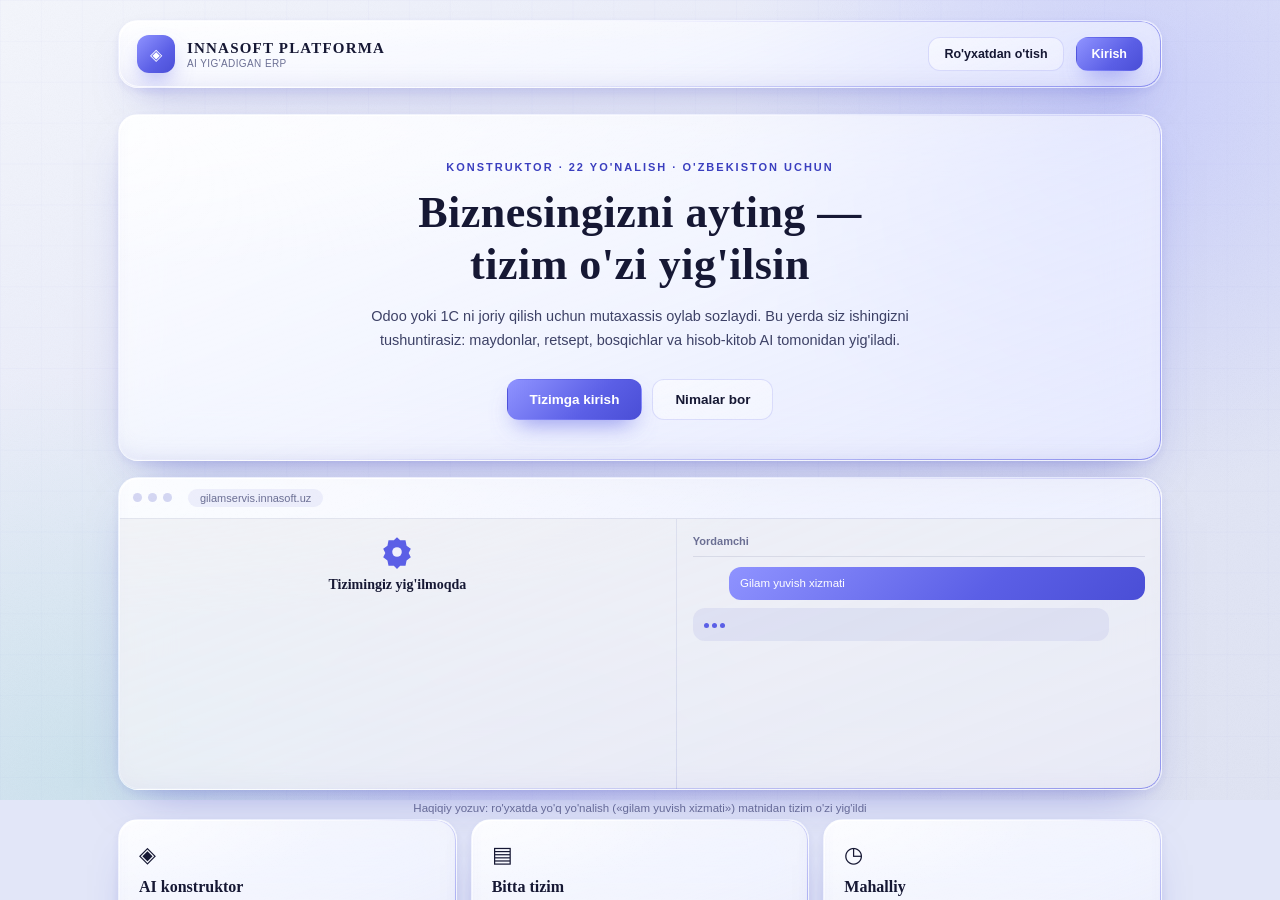
==== static/index.html @ c134d17c "Intro ekrani: jonli kadr, uch qadam, scroll bilan ochilish Video emas — brauzer kadri ichida interfe" ====
<!DOCTYPE html>
<html lang="uz">
<head>
<meta charset="UTF-8"/>
<meta name="viewport" content="width=device-width, initial-scale=1.0, maximum-scale=1.0, user-scalable=no"/>
<title>TIZIM — Ишлаб чиқариш бошқаруви · INNASOFT</title>
<link rel="icon" type="image/svg+xml" href="data:image/svg+xml,<svg xmlns=%22http://www.w3.org/2000/svg%22 viewBox=%220 0 100 100%22><text y=%22.9em%22 font-size=%2290%22>📦</text></svg>">
<script defer src="https://telegram.org/js/telegram-web-app.js"></script>
<link rel="stylesheet" href="/static/css/style.css">
<script defer src="/static/js/core/globals.js"></script>
<script defer src="/static/js/core/auth.js"></script>
<script defer src="/static/js/core/lending.js"></script>
<script defer src="/static/js/core/royxat.js"></script>
<script defer src="/static/js/core/qurish.js"></script>
<script defer src="/static/js/core/router.js"></script>
<script defer src="/static/js/core/ui.js"></script>
<script defer src="/static/js/core/soha.js"></script>
<script defer src="/static/js/core/genui.js"></script>

<script defer src="/static/js/pages/init.js"></script>
<script defer src="/static/js/pages/dash.js"></script>
<script defer src="/static/js/pages/orders.js"></script>
<script defer src="/static/js/pages/wh.js"></script>
<script defer src="/static/js/pages/calc.js"></script>
<script defer src="/static/js/pages/crm.js"></script>
<script defer src="/static/js/pages/mat.js"></script>
<script defer src="/static/js/pages/zakup.js"></script>
<script defer src="/static/js/pages/hr.js"></script>
<script defer src="/static/js/pages/fin.js"></script>
<script defer src="/static/js/pages/kassa.js"></script>
<script defer src="/static/js/pages/hisob.js"></script>
<script defer src="/static/js/pages/exp.js"></script>
<script defer src="/static/js/pages/settings.js"></script>
<script defer src="/static/js/pages/help.js"></script>
<script defer src="/static/js/pages/ai.js"></script>
<script defer src="/static/js/pages/agent.js"></script>

<script defer src="/static/js/app.js"></script>
</head>
<body>

<!-- ==================== FON ====================
     Ilgari bu yerda kraft-karton to'qimasi va gofra qutilar chizilgan
     edi — TIZIM faqat karton sexi uchun bo'lganda to'g'ri edi. Endi
     platforma o'nlab sohaga xizmat qiladi: nonvoy ham, beton zavodi ham
     shu ekranni ko'radi, va qutilar ularga begona.

     Yangi fon SOHAGA BOG'LIQ EMAS: sovuq oq-siyohrang asos, yengil
     to'qima (tekis rang «arzon» ko'rinadi) va mavzuga mos yumshoq
     yorug'lik dog'lari. Shisha kartochkalar och fonda yaxshi o'qiladi,
     shuning uchun asos ataylab yorug'. -->
<svg class="paper-bg" xmlns="http://www.w3.org/2000/svg"
     preserveAspectRatio="xMidYMid slice" viewBox="0 0 1440 900" aria-hidden="true">
  <defs>
    <!-- Yengil to'qima: qog'oz hissini beradi, lekin rangsiz -->
    <filter id="toqima" x="0" y="0" width="100%" height="100%">
      <feTurbulence type="fractalNoise" baseFrequency="0.9" numOctaves="4"
                    seed="17" stitchTiles="stitch" result="n"/>
      <feColorMatrix in="n" type="saturate" values="0"/>
      <feComponentTransfer>
        <feFuncA type="linear" slope="0.055"/>
      </feComponentTransfer>
    </filter>

    <linearGradient id="asos" x1="0" y1="0" x2="1" y2="1">
      <stop offset="0%"   stop-color="#F4F6FC"/>
      <stop offset="52%"  stop-color="#E2E6F8"/>
      <stop offset="100%" stop-color="#DFE3F3"/>
    </linearGradient>

    <radialGradient id="nur1" cx="50%" cy="50%" r="50%">
      <stop offset="0%"   stop-color="#9AA0FF" stop-opacity=".34"/>
      <stop offset="100%" stop-color="#9AA0FF" stop-opacity="0"/>
    </radialGradient>
    <radialGradient id="nur2" cx="50%" cy="50%" r="50%">
      <stop offset="0%"   stop-color="#7FD1C9" stop-opacity=".22"/>
      <stop offset="100%" stop-color="#7FD1C9" stop-opacity="0"/>
    </radialGradient>

    <!-- Juda sust to'r: «tizim/reja» hissi, e'tiborni tortmaydi -->
    <pattern id="tor" width="46" height="46" patternUnits="userSpaceOnUse">
      <path d="M46 0H0V46" fill="none" stroke="#5E63E0" stroke-opacity=".05"
            stroke-width="1"/>
    </pattern>
  </defs>

  <rect width="1440" height="900" fill="url(#asos)"/>
  <rect width="1440" height="900" fill="url(#tor)"/>
  <rect x="820"  y="-320" width="880" height="880" fill="url(#nur1)"/>
  <rect x="-360" y="420"  width="900" height="900" fill="url(#nur2)"/>
  <rect x="240"  y="600"  width="700" height="700" fill="url(#nur1)" opacity=".5"/>
  <rect width="1440" height="900" filter="url(#toqima)" opacity=".9"/>
</svg>

<!-- ============ LENDING ============
     Kirishda birinchi ko'rinadigan sahifa. Login oynasi shundan keyin
     ochiladi (`lendingKirish()`). Tokeni bor foydalanuvchi buni umuman
     ko'rmaydi — to'g'ri tizimga o'tadi (app.js). -->
<div class="lending" id="lending">
 <div class="lnd-wrap">

  <div class="lnd-top glass">
    <div class="logo">◈</div>
    <div><h1>INNASOFT PLATFORMA</h1><small>AI yig'adigan ERP</small></div>
    <div class="spacer"></div>
    <button class="btn" onclick="rxOch()">Ro'yxatdan o'tish</button>
    <button class="btn pri" onclick="lendingKirish()">Kirish</button>
  </div>

  <div class="lnd-hero glass">
    <div class="kicker">Konstruktor · 22 soha · O'zbekiston uchun</div>
    <h2>Biznesingizni ayting —<br>tizim o'zi yig'ilsin</h2>
    <p>Odoo yoki 1C ni joriy qilish uchun mutaxassis oylab sozlaydi.
       Bu yerda siz ishingizni tushuntirasiz: maydonlar, retsept,
       bosqichlar va hisob-kitob AI tomonidan yig'iladi.</p>
    <div class="lnd-cta">
      <button class="btn pri" onclick="lendingKirish()">Tizimga kirish</button>
      <button class="btn" onclick="document.getElementById('lndSohalar').scrollIntoView({behavior:'smooth'})">Nimalar bor</button>
    </div>
  </div>

  <!-- JONLI KADR — mahsulotning o'zi ko'rinadi.
       Video EMAS: brauzer kadri ichida haqiqiy interfeys elementlari
       CSS bilan harakatlanadi. Nega shunday:
         · video fayl ~2-5 MB, mobil internetda sahifani sekinlashtiradi
         · avtoijro ko'p brauzerda bloklanadi (ovozsiz bo'lsa ham)
         · video eskiradi — interfeys o'zgarsa qayta yozish kerak
       Bu yerda esa ranglar palitradan keladi, ya'ni interfeys
       o'zgarsa kadr ham o'zgaradi.
       Haqiqiy video qo'yilsa — `.lnd-kadr-ekran` ichiga tushadi. -->
  <div class="lnd-kadr-orov" data-korin>
    <div class="lnd-kadr glass">
      <div class="lnd-kadr-bosh">
        <span class="lnd-nuqta"></span><span class="lnd-nuqta"></span><span class="lnd-nuqta"></span>
        <div class="lnd-kadr-manzil">gilamservis.innasoft.uz</div>
      </div>
      <div class="lnd-kadr-ekran">
        <div class="lnd-mock-chap">
          <div class="lnd-mock-gayka">
            <svg viewBox="0 0 64 64"><path fill="currentColor" d="M32 4l6 6h10l2 10 8 6-4 8 4 8-8 6-2 10H38l-6 6-6-6H16l-2-10-8-6 4-8-4-8 8-6 2-10h10z"/><circle cx="32" cy="32" r="9" fill="rgba(255,255,255,.9)"/></svg>
          </div>
          <div class="lnd-mock-sarlavha">Tizimingiz yig'ilmoqda</div>
          <div class="lnd-mock-karta k1"><i>✓</i><span>Yo'nalish profili</span></div>
          <div class="lnd-mock-karta k2"><i>✓</i><span>Maydonlar va narx</span></div>
          <div class="lnd-mock-karta k3"><i>✓</i><span>Ish bosqichlari</span></div>
          <div class="lnd-mock-karta k4"><i>✓</i><span>Sinov buyurtmasi</span></div>
        </div>
        <div class="lnd-mock-ong">
          <div class="lnd-mock-chat-bosh">Yordamchi</div>
          <div class="lnd-mock-pufak meniki">Gilam yuvish xizmati</div>
          <div class="lnd-mock-pufak agent">
            <span class="lnd-yoz"></span><span class="lnd-yoz"></span><span class="lnd-yoz"></span>
          </div>
          <div class="lnd-mock-pufak agent javob">O'lchov — kv.metr.
            Bosqichlar: Qabul qilindi → Yuvilmoqda → Quritilmoqda → Tayyor.</div>
        </div>
      </div>
    </div>
    <div class="lnd-kadr-izoh">Haqiqiy yozuv: ro'yxatda yo'q yo'nalish
      («gilam yuvish xizmati») matnidan tizim o'zi yig'ildi</div>
  </div>

  <div class="lnd-grid">
    <div class="lnd-card glass">
      <span class="em">◈</span>
      <h3>AI konstruktor</h3>
      <p>Sohangiz ro'yxatda bo'lmasa AI yangisini yasaydi va sinov
         buyurtmasi bilan o'zi tekshiradi. Kod yozilmaydi.</p>
    </div>
    <div class="lnd-card glass">
      <span class="em">▤</span>
      <h3>Bitta tizim</h3>
      <p>Buyurtma, ombor (FIFO), tannarx, qarz, kassa, kadrlar va
         hujjatlar — alohida dasturlarga bo'linmaydi.</p>
    </div>
    <div class="lnd-card glass">
      <span class="em">◷</span>
      <h3>Mahalliy</h3>
      <p>So'm, QQS, o'zbek va rus tili, kirill yozuvi. Hujjatlar
         Excel, PDF va Word da.</p>
    </div>
  </div>

  <div class="lnd-sec glass" data-korin>
    <h3>Uch qadamda</h3>
    <div class="sub">Ro'yxatdan o'tishdan ishlaydigan tizimgacha — bir necha daqiqa</div>
    <div class="lnd-qadamlar">
      <div class="lnd-qadam">
        <div class="lnd-qadam-raqam">1</div>
        <div class="lnd-qadam-kadr">
          <div class="lnd-qadam-qator uzun"></div>
          <div class="lnd-qadam-inn">3 0 5 8 1 1 7 7 2</div>
          <div class="lnd-qadam-qator"></div>
        </div>
        <h4>INN ni kiriting</h4>
        <p>Korxona ma'lumoti o'zi to'ladi. Topilmasa o'zingiz yozasiz —
           bu to'siq emas.</p>
      </div>
      <div class="lnd-qadam">
        <div class="lnd-qadam-raqam">2</div>
        <div class="lnd-qadam-kadr">
          <div class="lnd-qadam-chiplar">
            <span></span><span class="faol"></span><span></span>
            <span></span><span></span><span class="keng"></span>
          </div>
        </div>
        <h4>Yo'nalishni tanlang</h4>
        <p>29 tayyor yo'nalish. Ro'yxatda bo'lmasa o'z so'zingiz bilan
           yozasiz — AI qabul qiladi.</p>
      </div>
      <div class="lnd-qadam">
        <div class="lnd-qadam-raqam">3</div>
        <div class="lnd-qadam-kadr">
          <div class="lnd-qadam-qurilish">
            <span class="q1"></span><span class="q2"></span><span class="q3"></span>
          </div>
        </div>
        <h4>Suhbatda yig'iladi</h4>
        <p>Ishingizni aytasiz. Maydonlar, narx hisobi va bosqichlar
           ko'z oldingizda yasaladi.</p>
      </div>
    </div>
  </div>

  <div class="lnd-sec glass" id="lndSohalar" data-korin>
    <h3>Tayyor sohalar</h3>
    <div class="sub">Har biri to'liq sikldan sinovdan o'tgan — buyurtmadan topshirishgacha</div>
    <div class="lnd-chips" id="lndChips"></div>
  </div>

  <!-- HALOLLIK: tayyor bo'lmagan narsa va'da qilinmaydi.
       docs/00-STRATEGIYA.md §0.6 — bu ro'yxat o'sha qoidaning
       ekrandagi ko'rinishi. -->
  <div class="lnd-sec glass" data-korin>
    <h3>Ochiq gapiramiz</h3>
    <div class="sub">Nima bugun ishlaydi va nima ustida ishlanmoqda</div>
    <div class="lnd-two">
      <ul class="lnd-list">
        <li><span class="mk y">✓</span><span><b>Bugun ishlaydi:</b> buyurtma sikli, smeta va tannarx, retsept bo'yicha ombordan yechish, FIFO partiyalar</span></li>
        <li><span class="mk y">✓</span><span>QQS (stavka buyurtmada qotiriladi), mijoz qarzi va qarz yoshi, pul oqimi prognozi</span></li>
        <li><span class="mk y">✓</span><span>Kassa, kadrlar va ish haqi, xarid va yetkazib beruvchi qarzi, ombor harakati</span></li>
        <li><span class="mk y">✓</span><span><b>Bosh kitob:</b> ikki yoqlama yozuv, BHMS №21 hisoblar rejasi, balans va foyda-zarar, davr yopish, storno</span></li>
        <li><span class="mk y">✓</span><span>AI yordamchi — javobdagi raqam bazadan olinadi, o'ylab topilmaydi</span></li>
      </ul>
      <ul class="lnd-list">
        <li><span class="mk n">○</span><span><b>Hali yo'q:</b> online to'lov (Payme/Click/Uzum) va elektron hisob-faktura (EHF)</span></li>
        <li><span class="mk n">○</span><span>Fiskal kassa — Davlat reyestridan o'tmaguncha «qonuniy POS» deyilmaydi</span></li>
        <li><span class="mk n">○</span><span>1C, Bitrix24, amoCRM bilan ulanish va CRM voronkasi</span></li>
        <li><span class="mk n">○</span><span>O'quv markazi uchun profil bor, lekin darslar/davomat/baho yuritish (LMS) hali yo'q</span></li>
      </ul>
    </div>
  </div>

  <div class="lnd-sec glass" data-korin>
    <h3>Tariflar</h3>
    <div class="sub">AI xarajati alohida hisoblanadi — sarf mijozdan mijozga o'nlab marta farq qiladi</div>
    <div class="lnd-tarif">
      <div class="lnd-t">
        <h4>Boshlang'ich</h4>
        <div class="who">1–5 foydalanuvchi</div>
        <ul><li>· asosiy bo'limlar</li><li>· AI cheklangan</li><li>· elektron pochta orqali yordam</li></ul>
      </div>
      <div class="lnd-t">
        <h4>Biznes</h4>
        <div class="who">5–30 foydalanuvchi</div>
        <ul><li>· hamma bo'lim</li><li>· AI paketi</li><li>· sozlashda yordam</li></ul>
      </div>
      <div class="lnd-t">
        <h4>Korxona</h4>
        <div class="who">30+ foydalanuvchi</div>
        <ul><li>· maxsus sozlash</li><li>· ustuvor yordam</li><li>· ma'lumot ko'chirish</li></ul>
      </div>
    </div>
  </div>

  <div class="lnd-foot">
    Obuna tugasa ma'lumot o'chirilmaydi — yozish to'xtaydi, o'qish va eksport ochiq qoladi.<br>
    © INNASOFT MChJ · 2026
  </div>

 </div>
</div>

<!-- ============ LOGIN ============ -->
<div class="login-screen" id="loginScreen" style="display:none">
  <div class="login-card glass">
    <div class="logo-xl" id="loginLogo"></div>
    <h1>TIZIM</h1>
    <div class="kicker">Ишлаб чиқариш бошқаруви</div>
    <div style="text-align:left">
      <label class="fl">Логин</label>
      <input class="fld" id="lg" placeholder="login" autocomplete="username"/>
      <label class="fl">Пароль</label>
      <input class="fld" id="pw" type="password" placeholder="••••" autocomplete="current-password"/>
    </div>
    <button class="btn pri" style="width:100%;justify-content:center;margin-top:16px;padding:12px" onclick="doLogin()">Кириш</button>

    <button class="btn ghost" style="width:100%;justify-content:center;margin-top:8px" onclick="lendingOrqaga()">← Orqaga</button>

    <div class="muted" style="font-size:10.5px;margin-top:12px">© INNASOFT MChJ · v1.0 · 2026</div>
  </div>
</div>

<!-- ============ APP ============ -->
<div class="app" id="app">
  <aside class="side glass">
    <div class="brand">
      <div class="logo" id="brandLogo"></div>
      <div><h1>TIZIM</h1><small>Бошқарув панели</small></div>
    </div>
    <nav class="nav" id="nav"></nav>
    <div class="side-foot">© INNASOFT MChJ<br>TIZIM · v1.0</div>
  </aside>
  <div class="main">
    <header class="topbar glass">
      <div><div class="page-title" id="ptitle">—</div><div class="page-sub" id="psub"></div></div>
      <div class="spacer"></div>
      <select class="fld" id="firmSel" style="width:auto;padding:8px 12px;font-size:12px;font-weight:600;display:none"
        onchange="setFirm(this.value)"></select>
      <div class="userchip"><div class="av" id="uav">?</div><span id="uname">—</span><small id="urole"></small></div>
      <button class="btn sm ghost" onclick="logout()" title="Chiqish">⎋</button>
    </header>
    <div class="content" id="content"></div>
  </div>
</div>
<nav class="bottom-nav glass" id="bottomNav"></nav>
<div class="toasts" id="toasts"></div>
<div class="overlay" id="overlay" onclick="if(event.target===this&&!this.dataset.qulf)closeModal()"><div class="modal glass" id="modalBox"></div></div>

</body>
</html>
---- static/css/style.css ----
/* =====================================================
   TIZIM — Light Liquid Glass · INNASOFT MChJ
   Fon: sohaga bog'liq bo'lmagan sovuq oq-siyohrang

   PALITRA SAYQALLANDI (2026-08-22). Ilgari ranglar hira va
   to'yinmagan ko'rinardi. Sabab o'lchandi:
     · urg'u #5B5FE6 — yorqinligi 71%, ya'ni juda ochiq
     · fon #E2E6F8 — deyarli oq-kulrang, rangi yo'q hisob
     · shisha ustiga oq qo'yilib, hamma narsa oqarib ketardi
   Natijada OQ MATN URG'U RANGIDA atigi 3.41 kontrast berardi —
   WCAG AA uchun 4.5 kerak, ya'ni tugmalardagi yozuv me'yordan
   past edi. Endi 4.97.

   Rang OILASI o'zgarmadi (siyohrang-binafsha, H≈237) — faqat
   to'yintirildi va chuqurlashtirildi.
   ===================================================== */
:root{
  --primary:#5B5FE6; --primary-soft:#9AA0FF; --primary-deep:#3B3FBF;
  --primary-glow:rgba(91,95,230,.42);
  --accent:linear-gradient(135deg,#8F93FF,#5B5FE6 62%,#4A4ED6);
  --ink:#161834; --ink-2:#3D4166; --ink-3:#6B6F94;
  --ok:#12885A; --warn:#A76B12; --danger:#CE2F3D;
  --glass-3:rgba(255,255,255,.34); --stroke:rgba(255,255,255,.75);
  --hair:rgba(40,45,100,.11); --radius:20px;
  --shadow:0 22px 46px -24px rgba(59,63,191,.5),0 3px 14px -5px rgba(59,63,191,.18),inset 0 1px 0 rgba(255,255,255,.95),inset 0 -14px 26px -16px rgba(110,116,215,.2);
  --blur:saturate(178%) blur(26px);
  --serif:"Playfair Display",Georgia,serif;
  --sans:-apple-system,BlinkMacSystemFont,"Segoe UI",Inter,Roboto,sans-serif;
}
*{box-sizing:border-box;margin:0;padding:0}
html,body{height:100%}
body{font-family:var(--sans);color:var(--ink);background:#E2E6F8;-webkit-font-smoothing:antialiased;overflow:hidden}
/* Fonda RANG bor. Ilgari tekis #E2E6F8 edi — deyarli oq, shuning
   uchun ustidagi oq shisha kartochkalar fondan ajralmasdi va butun
   ekran «yuvilgan» ko'rinardi. Endi ikki nurli dog' fonni jonlantiradi,
   shisha esa ular ustida aniq ko'rinadi. */
.paper-bg{position:fixed;inset:0;z-index:-2;
  background:
    radial-gradient(58% 44% at 8% 4%,rgba(154,160,255,.5),transparent 62%),
    radial-gradient(52% 46% at 96% 96%,rgba(91,95,230,.3),transparent 64%),
    linear-gradient(168deg,#E9ECFB,#DDE2F7 58%,#D6DCF5)}
/* Shishada endi yengil RANG TINI bor (oxiridagi siyohrang qatlam).
   Toza oq ustiga toza oq qo'yilsa chegara bilinmaydi — aynan shu
   «hira» hissini berardi. */
.glass{background:radial-gradient(135% 95% at 0% 0%,rgba(255,255,255,.62),transparent 46%),linear-gradient(160deg,rgba(255,255,255,.78),rgba(255,255,255,.56) 52%,rgba(236,238,255,.7));
  backdrop-filter:var(--blur);-webkit-backdrop-filter:var(--blur);
  border:1px solid transparent;border-radius:var(--radius);box-shadow:var(--shadow);position:relative}
.glass::after{content:"";position:absolute;inset:0;border-radius:inherit;pointer-events:none;padding:1px;
  background:linear-gradient(140deg,rgba(255,255,255,1),rgba(255,255,255,.4) 18%,rgba(154,160,255,.08) 46%,rgba(91,95,230,.62) 100%);
  -webkit-mask:linear-gradient(#000 0 0) content-box,linear-gradient(#000 0 0);-webkit-mask-composite:xor;
  mask:linear-gradient(#000 0 0) content-box,linear-gradient(#000 0 0);mask-composite:exclude}
.ic{display:inline-flex;align-items:center;justify-content:center}

/* ---------- Layout: desktop sidebar / mobile bottom nav ---------- */
.app{display:none;height:100vh;height:100dvh}
.app.on{display:grid;grid-template-columns:250px 1fr;padding:14px;gap:14px}
.side{display:flex;flex-direction:column;padding:16px 12px;overflow:hidden}
.brand{display:flex;align-items:center;gap:11px;padding:6px 8px 14px}
.logo{width:42px;height:42px;border-radius:13px;display:grid;place-items:center;flex:none;color:#fff;background:var(--accent);box-shadow:0 12px 24px -8px rgba(91,95,230,.7)}
.brand h1{font-family:var(--serif);font-size:16px;letter-spacing:1.4px}
.brand small{display:block;color:var(--ink-3);font-size:10px;letter-spacing:.4px;text-transform:uppercase;margin-top:2px}
.nav{display:flex;flex-direction:column;gap:3px;overflow-y:auto;flex:1}
.nav::-webkit-scrollbar{width:0}
.nav a{display:flex;align-items:center;gap:10px;padding:10px 12px;border-radius:12px;color:var(--ink-2);text-decoration:none;font-size:13.5px;font-weight:500;cursor:pointer;transition:.18s;border:1px solid transparent}
.nav a:hover{background:var(--glass-3);color:var(--ink)}
.nav a.active{background:linear-gradient(120deg,rgba(154,160,255,.34),rgba(91,95,230,.16));color:var(--primary-deep);border-color:rgba(91,95,230,.3)}
.side-foot{padding:10px 8px 2px;border-top:1px solid var(--hair);font-size:10.5px;color:var(--ink-3)}
.main{display:flex;flex-direction:column;overflow:hidden;gap:12px}
.topbar{display:flex;align-items:center;gap:12px;padding:12px 18px}
.page-title{font-family:var(--serif);font-size:19px;font-weight:700}
.page-sub{font-size:11.5px;color:var(--ink-3);margin-top:1px}
.spacer{flex:1}
.userchip{display:flex;align-items:center;gap:9px;background:linear-gradient(160deg,rgba(255,255,255,.5),rgba(255,255,255,.26));border:1px solid rgba(255,255,255,.62);padding:6px 12px;border-radius:30px;font-size:12.5px;font-weight:600}
.userchip .av{width:28px;height:28px;border-radius:50%;display:grid;place-items:center;font-weight:700;font-size:12px;background:var(--accent);color:#fff}
.userchip small{color:var(--ink-3);font-weight:500}
.content{flex:1;overflow-y:auto;padding:2px 2px 20px;-webkit-overflow-scrolling:touch}
.content::-webkit-scrollbar{width:7px}
.content::-webkit-scrollbar-thumb{background:rgba(91,95,230,.25);border-radius:10px}
.page{display:none;animation:fade .35s ease}
.page.show{display:block}
@keyframes fade{from{opacity:0;transform:translateY(8px)}to{opacity:1;transform:none}}
.bottom-nav{display:none}

/* ---------- Mobile (Telegram Mini App) ---------- */
@media(max-width:860px){
  .app.on{grid-template-columns:1fr;padding:10px;gap:10px}
  .side{display:none}
  /* TOPBAR MOBILDA SIQILADI.
     Muammo: flex qatorda sarlavha + firma tanlash + userchip + chiqish
     tugmasi 375px ga sig'masdi. `min-width:auto` tufayli hech biri
     qisqarmasdi — sarlavha 3 qatorga o'raldi, userchip 72px va chiqish
     tugmasi 119px ekrandan CHIQIB ketdi (brauzerda o'lchandi).
     Yechim: hamma element qisqara olsin, uzun matn uch nuqta bilan
     kesilsin, tanlash maydoniga shift qo'yilsin. */
  .topbar{padding:11px 14px;gap:8px;flex-wrap:nowrap}
  .topbar > *{min-width:0}
  .page-title{font-size:16px;white-space:nowrap;overflow:hidden;text-overflow:ellipsis}
  .page-sub{white-space:nowrap;overflow:hidden;text-overflow:ellipsis}
  #firmSel{max-width:132px;flex-shrink:2}
  .userchip{flex-shrink:0;padding:5px 9px}
  .content{padding-bottom:86px}
  .bottom-nav{display:flex;position:fixed;left:10px;right:10px;bottom:10px;z-index:60;padding:7px;gap:3px;justify-content:space-around;border-radius:22px}
  .bottom-nav a{flex:1;display:flex;flex-direction:column;align-items:center;gap:3px;padding:7px 2px;border-radius:14px;color:var(--ink-3);text-decoration:none;font-size:9.5px;font-weight:600;cursor:pointer}
  .bottom-nav a.active{color:var(--primary-deep);background:linear-gradient(120deg,rgba(154,160,255,.34),rgba(91,95,230,.14))}
  .g4{grid-template-columns:repeat(2,1fr)!important}
  .g3{grid-template-columns:1fr!important}
  .g2{grid-template-columns:1fr!important}
  .split{grid-template-columns:1fr!important}
  .userchip small{display:none}
  table{font-size:11.5px!important}
  th,td{padding:8px 8px!important}
  .hide-m{display:none!important}

  /* JADVAL MOBILDA SURILADI.
     Muammo: jadval 450px, ekran 375px — ustunlar KESILIB qolardi va
     ularni ko'rishning iloji yo'q edi (ota `overflow:visible`).
     Endi kartochka ichida gorizontal suriladi. Brauzerda o'lchab
     topilgan (Xodimlar va Moliya bo'limlari). */
  .card > table, .glass > table{
    display:block;
    overflow-x:auto;
    -webkit-overflow-scrolling:touch;
    white-space:nowrap;
  }
  /* GRID/FLEX ELEMENTI KICHRAYA OLSIN.
     Standart `min-width:auto` grid elementini min-content dan
     kichrayishga qo'ymaydi — natijada ichidagi keng jadval butun
     kartochkani 617px ga cho'zib yuborardi (ekran 375px). Bu
     klassik grid tuzog'i. `min-width:0` uni yechadi. */
  .split > *, .grid > *, .g2 > *, .g3 > *, .g4 > *{min-width:0}

  /* Surilayotganini bildirish — o'ng chekkada yengil soya */
  .card > table::-webkit-scrollbar, .glass > table::-webkit-scrollbar{height:4px}
  .card > table::-webkit-scrollbar-thumb, .glass > table::-webkit-scrollbar-thumb{
    background:rgba(91,95,230,.3);border-radius:4px}
}

/* ---------- Primitives ---------- */
.grid{display:grid;gap:12px}
.g4{grid-template-columns:repeat(4,1fr)}
.g3{grid-template-columns:repeat(3,1fr)}
.g2{grid-template-columns:repeat(2,1fr)}
.split{display:grid;grid-template-columns:1.3fr 1fr;gap:12px}
/* Balansda Актив/Пассив teng bo'lishi kerak — biri ikkinchisidan
   keng ko'rinsa, ular teng degan asosiy g'oya buziladi. */
.split.teng{grid-template-columns:1fr 1fr}
.card{padding:18px}
.row{display:flex;align-items:center;gap:10px}
.between{display:flex;align-items:center;justify-content:space-between;gap:10px}
.muted{color:var(--ink-3)}
.mb{margin-bottom:12px}
h2.sec{font-family:var(--serif);font-size:16.5px;margin-bottom:2px}
.sec-sub{font-size:12px;color:var(--ink-3);margin-bottom:13px}
.kpi .ic-box{width:38px;height:38px;border-radius:12px;display:grid;place-items:center;color:var(--primary);background:linear-gradient(160deg,rgba(184,187,255,.34),rgba(154,160,255,.12));border:1px solid rgba(91,95,230,.24)}
.kpi .val{font-size:22px;font-weight:700;margin:11px 0 2px;font-variant-numeric:tabular-nums;letter-spacing:-.4px}
.kpi .lab{font-size:11.5px;color:var(--ink-3)}
.chip{font-size:10.5px;font-weight:700;padding:3px 9px;border-radius:20px;display:inline-flex;align-items:center;gap:4px}
.chip.up{background:rgba(26,158,99,.13);color:var(--ok)}
.chip.dn{background:rgba(214,61,73,.12);color:var(--danger)}
table{width:100%;border-collapse:collapse;font-size:12.5px}
th{text-align:left;font-size:10px;text-transform:uppercase;letter-spacing:.7px;color:var(--ink-3);padding:9px 12px;font-weight:600;white-space:nowrap}
td{padding:10px 12px;border-top:1px solid var(--hair);vertical-align:middle}
tbody tr:hover{background:rgba(91,95,230,.05)}
.tag{font-size:10.5px;font-weight:600;padding:3px 9px;border-radius:8px;display:inline-flex;align-items:center;gap:4px;white-space:nowrap}
.tag.ok{background:rgba(26,158,99,.12);color:var(--ok)}
.tag.warn{background:rgba(183,121,31,.14);color:var(--warn)}
.tag.dn{background:rgba(214,61,73,.12);color:var(--danger)}
.tag.pri{background:rgba(91,95,230,.14);color:var(--primary-deep)}
.tag.mut{background:rgba(40,45,100,.07);color:var(--ink-2)}
.btn{font-family:inherit;font-size:12.5px;font-weight:600;padding:9px 15px;border-radius:12px;border:1px solid rgba(91,95,230,.18);background:linear-gradient(160deg,rgba(255,255,255,.55),rgba(255,255,255,.3));color:var(--ink);cursor:pointer;transition:.18s;display:inline-flex;align-items:center;gap:7px;text-decoration:none}
.btn:hover{background:#fff;border-color:rgba(91,95,230,.3)}
.btn.pri{background:var(--accent);border-color:transparent;color:#fff;box-shadow:0 12px 24px -10px rgba(91,95,230,.75)}
.btn.sm{padding:6px 11px;font-size:11.5px}
.btn.ghost{background:transparent;border-color:transparent;color:var(--primary-deep)}
.btn.dngr{background:rgba(214,61,73,.1);border-color:rgba(214,61,73,.25);color:var(--danger)}
input.fld,select.fld,textarea.fld{width:100%;font-family:inherit;font-size:13px;padding:10px 13px;border-radius:12px;border:1px solid rgba(91,95,230,.22);background:rgba(255,255,255,.6);color:var(--ink);outline:0}
input.fld:focus,select.fld:focus{border-color:var(--primary);background:#fff}
label.fl{display:block;font-size:11px;font-weight:600;color:var(--ink-3);margin:10px 0 5px;text-transform:uppercase;letter-spacing:.5px}
.pbar{height:8px;border-radius:10px;background:rgba(91,95,230,.13);overflow:hidden}
.pbar i{display:block;height:100%;border-radius:10px;background:var(--accent)}
.alert{display:flex;gap:11px;padding:12px;border-radius:14px;background:linear-gradient(160deg,rgba(255,255,255,.4),rgba(255,255,255,.18));border:1px solid rgba(255,255,255,.5);align-items:flex-start}
.alert .ai{width:32px;height:32px;border-radius:10px;display:grid;place-items:center;flex:none}
.alert.d .ai{background:rgba(214,61,73,.13);color:var(--danger)}
.alert.w .ai{background:rgba(183,121,31,.14);color:var(--warn)}
.alert.o .ai{background:rgba(26,158,99,.13);color:var(--ok)}
.alert b{font-size:12.5px}.alert p{font-size:11.5px;color:var(--ink-3);margin-top:2px}
.bars{display:flex;align-items:flex-end;gap:10px;height:130px;padding-top:6px}
.bar{flex:1;display:flex;flex-direction:column;align-items:center;gap:6px;height:100%;justify-content:flex-end}
.col{width:100%;max-width:26px;border-radius:8px 8px 4px 4px;background:linear-gradient(180deg,#9AA0FF,#C7CAFF)}
.bar small{font-size:10px;color:var(--ink-3)}
.toasts{position:fixed;right:16px;bottom:16px;z-index:220;display:flex;flex-direction:column;gap:9px;max-width:88vw}
.toast{min-width:260px;padding:13px 15px;animation:slidein .3s ease}
@keyframes slidein{from{opacity:0;transform:translateX(36px)}to{opacity:1;transform:none}}
.overlay{position:fixed;inset:0;background:rgba(40,45,90,.3);backdrop-filter:blur(6px);z-index:200;display:none;align-items:center;justify-content:center;padding:16px}
.overlay.show{display:flex}
.modal{width:430px;max-width:100%;max-height:88vh;overflow-y:auto;padding:22px;animation:pop .28s ease}
/* mijoz detalizatsiyasi kabi keng jadvallar uchun */
.modal.wide{width:980px}
@keyframes pop{from{opacity:0;transform:scale(.94)}to{opacity:1;transform:none}}
.steps{display:flex;gap:4px;margin:8px 0}
.steps i{flex:1;height:5px;border-radius:4px;background:rgba(91,95,230,.15)}
.steps i.on{background:var(--accent)}

/* Mini App: oyna balandligi JS'dan --tg-h ga yoziladi (globals.js).
   88vh ishlatilsa klaviatura ochilganda modal ekrandan chiqib ketardi. */
.tg .overlay{height:var(--tg-h, 100%);align-items:flex-start;padding:10px 12px;overflow-y:auto}
.tg .modal{max-height:calc(var(--tg-h, 88vh) - 24px);margin:0;padding:18px}
.tg .modal.wide{width:100%}
.tg .btn{padding:12px 18px;font-size:14px;border-radius:14px}
.tg input.fld,.tg select.fld,.tg textarea.fld{padding:13px 14px;font-size:15px}
.tg td,.tg th{padding:12px 10px}
.tg .kpi .val{font-size:24px}
.tg .hide-tg{display:none!important}
.tg .content{padding-bottom:96px}
.fab{width:52px;height:52px;border-radius:50%;background:var(--accent);color:#fff;display:grid;place-items:center;
  margin-top:-26px;box-shadow:0 14px 28px -8px rgba(91,95,230,.85),inset 0 1px 0 rgba(255,255,255,.5);border:3px solid rgba(255,255,255,.8)}
.qa-grid{display:grid;grid-template-columns:1fr 1fr;gap:9px}
.qa{display:flex;flex-direction:column;align-items:center;gap:8px;padding:16px 8px;border-radius:16px;cursor:pointer;
  border:1px solid rgba(91,95,230,.18);background:linear-gradient(160deg,rgba(255,255,255,.55),rgba(255,255,255,.3));
  font-size:12px;font-weight:600;color:var(--ink);transition:.15s;text-align:center}
.qa:hover{background:#fff;transform:translateY(-2px)}
.qa .qi{font-size:24px}

/* Filtr chiplar (Figma dizayni) */
.chips{display:flex;gap:7px;flex-wrap:wrap;margin-bottom:12px}
.fchip{font-family:inherit;font-size:12px;font-weight:600;padding:7px 15px;border-radius:20px;cursor:pointer;transition:.15s;
  border:1px solid rgba(255,255,255,.6);background:linear-gradient(160deg,rgba(255,255,255,.5),rgba(255,255,255,.25));color:var(--ink-2)}
.fchip.on{background:var(--accent);color:#fff;border-color:transparent;box-shadow:0 8px 18px -8px rgba(91,95,230,.7)}
.searchbar{display:flex;align-items:center;gap:9px;background:linear-gradient(160deg,rgba(255,255,255,.5),rgba(255,255,255,.26));
  border:1px solid rgba(255,255,255,.62);padding:10px 16px;border-radius:30px;margin-bottom:12px;
  box-shadow:inset 0 1px 0 rgba(255,255,255,.85)}
.searchbar input{background:none;border:0;outline:0;color:var(--ink);font-size:13.5px;width:100%}
.searchbar input::placeholder{color:var(--ink-3)}
/* mijoz kartasi (Figma) */
.ccard{padding:16px;cursor:pointer;transition:.18s}
.ccard:hover{transform:translateY(-2px)}
.ccard .divider{border:0;border-top:1px solid var(--hair);margin:11px 0}
/* buyurtma kartasi tracker (Figma: 4 nuqta chiziq bilan) */
.trk{display:flex;align-items:center;margin:12px 2px 4px}
.trk .td{width:11px;height:11px;border-radius:50%;background:rgba(91,95,230,.18);flex:none;position:relative}
.trk .td.on{background:var(--primary);box-shadow:0 0 0 3px rgba(154,160,255,.3)}
.trk .tl{flex:1;height:2.5px;background:rgba(91,95,230,.15)}
.trk .tl.on{background:var(--primary-soft)}
.trk-labs{display:flex;justify-content:space-between;font-size:9.5px;color:var(--ink-3);margin-bottom:6px}

/* ---------- Login ---------- */
.login-screen{position:fixed;inset:0;z-index:150;display:flex;align-items:center;justify-content:center;padding:18px;overflow-y:auto}
.login-card{max-width:430px;width:100%;padding:34px 30px;text-align:center}
.login-card .logo-xl{width:72px;height:72px;border-radius:21px;margin:0 auto 16px;display:grid;place-items:center;color:#fff;background:var(--accent);box-shadow:0 20px 44px -14px rgba(91,95,230,.8)}
.login-card h1{font-family:var(--serif);font-size:34px;letter-spacing:2.5px}
.login-card .kicker{font-size:11px;letter-spacing:2px;text-transform:uppercase;color:var(--primary-deep);font-weight:600;margin:7px 0 18px}
.roles{display:grid;grid-template-columns:1fr 1fr;gap:8px;margin:16px 0 4px}
.roles button{font-family:inherit;font-size:11.5px;font-weight:600;padding:9px 6px;border-radius:11px;border:1px solid rgba(91,95,230,.2);background:rgba(255,255,255,.45);color:var(--ink-2);cursor:pointer;transition:.15s}
.roles button:hover{background:#fff;color:var(--primary-deep);border-color:var(--primary)}

/* ================= AI AGENT — o'ng tomondagi suhbat paneli ================= */

.agent-och{
  position:fixed; right:22px; bottom:22px; z-index:60;
  width:52px; height:52px; border-radius:50%; border:none; cursor:pointer;
  background:var(--primary,#7c7fe8); color:#fff; font-size:22px; line-height:1;
  box-shadow:0 6px 20px rgba(0,0,0,.22); transition:transform .15s, opacity .15s;
}
.agent-och:hover{transform:scale(1.06)}
.agent-och.yashir{opacity:0; pointer-events:none}

.agent-panel{
  position:fixed; top:0; right:0; z-index:61;
  width:min(420px,100vw); height:100vh;
  display:flex; flex-direction:column;
  background:var(--card,#faf7f0);
  border-left:1px solid rgba(0,0,0,.10);
  box-shadow:-8px 0 28px rgba(0,0,0,.14);
  transform:translateX(100%); transition:transform .22s ease;
}
.agent-panel.ochiq{transform:translateX(0)}

.agent-head{
  display:flex; align-items:center; justify-content:space-between; gap:10px;
  padding:14px 16px; border-bottom:1px solid rgba(0,0,0,.08);
}
.agent-title{font-weight:600; font-size:15px}
.agent-sub{font-size:12px; opacity:.6; margin-top:2px}
.agent-sub.agent-ogoh{color:#c0392b; opacity:1}
.agent-head-btns{display:flex; gap:6px}
.agent-icon{
  border:none; background:transparent; cursor:pointer;
  font-size:16px; opacity:.55; padding:4px 8px; border-radius:6px;
}
.agent-icon:hover{opacity:1; background:rgba(0,0,0,.06)}

.agent-oqim{flex:1; overflow-y:auto; padding:16px; display:flex;
            flex-direction:column; gap:12px}

.agent-xabar{max-width:88%; border-radius:14px; padding:10px 13px; font-size:14px}
.agent-xabar.meniki{
  align-self:flex-end; background:var(--primary,#7c7fe8); color:#fff;
  border-bottom-right-radius:5px;
}
.agent-xabar.agentniki{
  align-self:flex-start; background:rgba(0,0,0,.05);
  border-bottom-left-radius:5px;
}
/* Agent javobida qator ko'chirish saqlansin — u ro'yxat va hisob yozadi */
.agent-matn{white-space:pre-wrap; line-height:1.45}
.agent-iz{
  margin-top:7px; padding-top:6px; border-top:1px solid rgba(0,0,0,.08);
  font-size:11px; opacity:.55;
}
.agent-kutish{opacity:.55; font-style:italic}

.agent-kirish{
  padding:12px; border-top:1px solid rgba(0,0,0,.08);
  display:flex; gap:8px; align-items:flex-end;
}
.agent-kirish textarea{
  flex:1; resize:none; font:inherit; font-size:14px; padding:9px 11px;
  border-radius:10px; border:1px solid rgba(0,0,0,.14);
  background:rgba(255,255,255,.65);
}
.agent-yubor{white-space:nowrap}

@media (max-width:520px){
  .agent-panel{width:100vw}
  /* AI tugmasi pastki menyu USTIDA turadi.
     Ilgari `bottom:14px` edi — u pastki menyu (10px, balandligi ~62px)
     bilan bitta joyda va bitta z-index (60) da bo'lib, oxirgi menyu
     bandini («Мижозлар») bosib turardi: brauzerda o'lchandi —
     tugma 309..361, menyu 10..365. Endi menyudan yuqoriga chiqarildi. */
  .agent-och{right:14px; bottom:84px; z-index:61}
}

.agent-tanla{
  font:inherit; font-weight:600; font-size:15px;
  border:none; background:transparent; cursor:pointer;
  padding:0; max-width:100%; color:inherit;
}

/* ================== GenUI — AI chizgan komponentlar ==================
 * Chat oynasi tor (360px atrofida), shuning uchun hamma narsa ixcham:
 * kichik shrift, kam bo'shliq, jadval gorizontal aylanadi. */
.genui{display:flex;flex-direction:column;gap:8px;margin-top:8px}
.genui-karta{background:var(--hair);border-radius:12px;padding:10px 11px}
.genui-sarlavha{font-weight:700;font-size:12.5px;margin-bottom:7px}
.genui-kichik-sarlavha{font-size:10px;letter-spacing:.6px;text-transform:uppercase;
  color:var(--muted);margin:9px 0 5px}
.genui-izoh{font-size:11px;color:var(--muted);margin-top:6px;line-height:1.45}

/* --- jadval --- */
.genui-aylan{overflow-x:auto;-webkit-overflow-scrolling:touch}
.genui-jadval{width:100%;border-collapse:collapse;font-size:11.5px}
.genui-jadval th{text-align:left;font-size:9.5px;letter-spacing:.4px;
  text-transform:uppercase;color:var(--muted);padding:0 6px 5px 0;white-space:nowrap}
.genui-jadval td{padding:5px 6px 5px 0;border-top:1px solid var(--ink-2);
  white-space:nowrap}
.genui-jadval tbody tr:first-child td{border-top:0}
.genui-q-ok   td:first-child{box-shadow:inset 2px 0 0 var(--ok)}
.genui-q-warn td:first-child{box-shadow:inset 2px 0 0 var(--warn)}
.genui-q-dn   td:first-child{box-shadow:inset 2px 0 0 var(--danger)}
.genui-q-ok td:first-child,.genui-q-warn td:first-child,
.genui-q-dn td:first-child{padding-left:7px}

/* --- ko'rsatkichlar --- */
.genui-plitalar{display:grid;grid-template-columns:repeat(auto-fit,minmax(96px,1fr));gap:7px}
.genui-plita{background:var(--card,rgba(255,255,255,.5));border-radius:10px;padding:8px 9px}
.genui-plita-nom{font-size:9.5px;letter-spacing:.4px;text-transform:uppercase;
  color:var(--muted);margin-bottom:3px}
.genui-plita-qiymat{font-size:15px;font-weight:700;line-height:1.15}
.genui-plita-ozg{font-size:10.5px;color:var(--muted);margin-top:2px}

/* --- tafsilot --- */
.genui-qator{display:flex;justify-content:space-between;gap:10px;
  font-size:12px;padding:4px 0;border-top:1px solid var(--ink-2)}
.genui-karta .genui-qator:first-of-type{border-top:0}
.genui-nom{color:var(--muted)}

/* --- taqsimot (diagramma) --- */
.genui-bar-qator{display:grid;grid-template-columns:74px 1fr auto;
  align-items:center;gap:7px;font-size:11px;padding:3px 0}
.genui-bar-nom{color:var(--muted);overflow:hidden;text-overflow:ellipsis;white-space:nowrap}
/* Yo'lak SUST bo'lsin: to'q bo'lsa ikkinchi ustunga o'xshab,
   diagramma ikki rangli bo'lib ko'rinadi. */
.genui-bar-yolak{background:rgba(128,128,128,.16);border-radius:6px;
  height:8px;overflow:hidden}
.genui-bar{height:100%;border-radius:6px;background:var(--primary);
  transition:width .35s ease}
.genui-b-ok{background:var(--ok)} .genui-b-warn{background:var(--warn)}
.genui-b-dn{background:var(--danger)}
.genui-bar-son{font-weight:600;font-size:11px;white-space:nowrap}

/* --- profil oynasi (konstruktor natijasi) --- */
.genui-profil-nom{font-size:14px;font-weight:700;margin-bottom:3px}
.genui-oqim{display:flex;flex-wrap:wrap;align-items:center;gap:4px}
.genui-oqim-qadam{background:var(--card,rgba(255,255,255,.55));border-radius:7px;
  padding:3px 7px;font-size:10.5px;font-weight:600}
.genui-oqim-strelka{color:var(--muted);font-size:10px}
.genui-maydonlar{display:flex;flex-wrap:wrap;gap:5px}
.genui-maydon{background:var(--card,rgba(255,255,255,.55));border-radius:8px;
  padding:4px 8px;display:flex;flex-direction:column}
.genui-maydon-nom{font-size:11px;font-weight:600}
.genui-maydon-tur{font-size:9.5px;color:var(--muted)}

/* --- tasdiq (harakat taklifi) --- */
.genui-tasdiq{border:1px solid var(--primary)}
.genui-tasdiq.genui-xavfli{border-color:var(--danger)}
.genui-tasdiq-matn{font-size:12px;line-height:1.5;margin-bottom:8px}
.genui-tugmalar{display:flex;flex-wrap:wrap;align-items:center;gap:6px}
.genui-holat{font-size:11px;color:var(--muted)}

/* --- ranglar --- */
.genui-t-ok{color:var(--ok)} .genui-t-warn{color:var(--warn)}
.genui-t-dn{color:var(--danger)} .genui-t-mut{color:var(--muted)}

/* ================== AI YORDAMCHI — to'liq ekranli bo'lim ==================
 * Chap tomonda suhbat (keng — jadval va diagramma sig'sin), o'ng tomonda
 * «AI nima qildi». Tor ekranda ustma-ust joylashadi. */
.ai-sahifa{display:grid;grid-template-columns:minmax(0,1.7fr) minmax(260px,1fr);
  gap:14px;align-items:start}
@media(max-width:900px){.ai-sahifa{grid-template-columns:1fr}}

.ai-chat-quti{display:flex;flex-direction:column;min-height:min(72vh,640px);padding:14px}
.ai-bosh{align-items:flex-start;gap:10px;margin-bottom:10px}
.ai-tanla{font-weight:700;font-size:14px;padding:6px 10px;width:auto;min-width:190px}
.ai-holat{font-size:11px;margin-top:3px}
.ai-ogoh{color:var(--danger)}

.ai-oqim{flex:1;overflow-y:auto;display:flex;flex-direction:column;gap:10px;
  padding:4px 2px 8px}
.ai-xabar{max-width:88%;padding:9px 12px;border-radius:14px;font-size:13px;
  line-height:1.55;white-space:pre-wrap;word-break:break-word}
.ai-xabar.meniki{align-self:flex-end;background:var(--primary);color:#fff;
  border-bottom-right-radius:5px}
.ai-xabar.agentniki{align-self:flex-start;background:var(--hair);
  border-bottom-left-radius:5px;max-width:96%}
.ai-kutish{opacity:.6;font-style:italic}
/* «Nima qildim» izi — foydalanuvchi raqam qayerdan kelganini ko'rsin */
.ai-iz{font-size:10.5px;color:var(--muted);margin-top:6px;
  border-top:1px dashed var(--ink-2);padding-top:5px}

.ai-takliflar{display:flex;flex-wrap:wrap;gap:6px;margin:2px 0 8px}
.ai-namuna{font-size:11.5px;opacity:.9}

.ai-kirish{display:flex;gap:8px;align-items:flex-end;
  border-top:1px solid var(--hair);padding-top:10px}
.ai-kirish textarea{flex:1;resize:none;border-radius:12px;padding:9px 12px;
  border:1px solid var(--ink-2);background:var(--card,rgba(255,255,255,.6));
  font:inherit;font-size:13px;color:inherit}
.ai-kirish textarea:focus{outline:none;border-color:var(--primary)}

/* --- o'ng ustun: AI faoliyati --- */
.ai-bayroq{font-size:11.5px;font-weight:600;padding:7px 10px;border-radius:9px;
  margin-bottom:10px}
.ai-b-ok{background:rgba(46,160,90,.12);color:var(--ok)}
.ai-b-dn{background:rgba(220,70,70,.12);color:var(--danger)}
.ai-kichik{font-size:9.5px;letter-spacing:.6px;text-transform:uppercase;
  color:var(--muted);margin:12px 0 6px}
.ai-bosh-izoh{font-size:11.5px;line-height:1.5}
.ai-amal{background:var(--hair);border-radius:10px;padding:8px 10px;
  margin-bottom:6px;font-size:12px}
.ai-amal-izoh{font-size:11.5px;color:var(--text-main);margin:3px 0;line-height:1.45}
.ai-vaqt{font-size:10.5px}
.ai-suhbat{font-size:11.5px;padding:5px 0;border-top:1px solid var(--hair);
  overflow:hidden;text-overflow:ellipsis;white-space:nowrap}

/* API kalitlar ro'yxati (AI bo'limi o'ng ustuni) */
.ai-kalit{display:flex;align-items:baseline;gap:6px;font-size:11.5px;padding:3px 0}
.ai-kalit-nuqta{font-size:9px;line-height:1}
.ai-kalit-nom{font-weight:600}
.ai-kalit-izoh{font-size:10.5px;margin-left:auto;text-align:right}

/* =====================================================
   LENDING — kirishdagi tanishtiruv sahifasi
   Login oynasi shu sahifadan keyin ochiladi. Maqsad: birinchi
   marta kirgan odam «bu nima?» degan savolga javob topsin.
   ===================================================== */
.lending{position:fixed;inset:0;z-index:140;overflow-y:auto;-webkit-overflow-scrolling:touch;display:none}
.lending.on{display:block}
.lnd-wrap{max-width:1080px;margin:0 auto;padding:20px 18px 60px}
.lnd-top{display:flex;align-items:center;gap:12px;padding:14px 18px;margin-bottom:26px}
.lnd-top .logo{width:38px;height:38px;border-radius:12px}
.lnd-top h1{font-family:var(--serif);font-size:15px;letter-spacing:1.2px}
.lnd-top small{display:block;color:var(--ink-3);font-size:10px;letter-spacing:.4px;text-transform:uppercase;margin-top:1px}

.lnd-hero{text-align:center;padding:46px 24px 40px;margin-bottom:16px}
.lnd-hero .kicker{font-size:11px;letter-spacing:2px;text-transform:uppercase;color:var(--primary-deep);font-weight:600;margin-bottom:14px}
.lnd-hero h2{font-family:var(--serif);font-size:clamp(26px,4.4vw,44px);line-height:1.18;letter-spacing:.5px;margin-bottom:14px}
.lnd-hero p{max-width:600px;margin:0 auto;color:var(--ink-2);font-size:14.5px;line-height:1.65}
.lnd-cta{display:flex;gap:10px;justify-content:center;flex-wrap:wrap;margin-top:26px}
.lnd-cta .btn{padding:12px 22px;font-size:13.5px}

.lnd-grid{display:grid;grid-template-columns:repeat(auto-fit,minmax(240px,1fr));gap:14px;margin-bottom:16px}
.lnd-card{padding:22px 20px}
.lnd-card .em{font-size:22px;margin-bottom:10px;display:block}
.lnd-card h3{font-family:var(--serif);font-size:16px;margin-bottom:7px}
.lnd-card p{color:var(--ink-2);font-size:12.8px;line-height:1.6}

.lnd-sec{padding:26px 22px;margin-bottom:16px}
.lnd-sec h3{font-family:var(--serif);font-size:18px;margin-bottom:5px}
.lnd-sec .sub{color:var(--ink-3);font-size:12px;margin-bottom:16px}
.lnd-chips{display:flex;flex-wrap:wrap;gap:7px}
.lnd-chip{background:linear-gradient(160deg,rgba(255,255,255,.6),rgba(255,255,255,.3));border:1px solid rgba(91,95,230,.2);
  padding:6px 12px;border-radius:30px;font-size:12px;font-weight:500;color:var(--ink-2)}
.lnd-chip.ai{background:linear-gradient(120deg,rgba(154,160,255,.32),rgba(91,95,230,.14));border-color:rgba(91,95,230,.36);color:var(--primary-deep);font-weight:600}

.lnd-two{display:grid;grid-template-columns:1fr 1fr;gap:18px}
@media(max-width:720px){.lnd-two{grid-template-columns:1fr}}
.lnd-list{list-style:none;display:flex;flex-direction:column;gap:8px}
.lnd-list li{display:flex;gap:9px;font-size:13px;color:var(--ink-2);line-height:1.5}
.lnd-list li b{color:var(--ink);font-weight:600}
.lnd-list .mk{flex:none;font-weight:700}
.lnd-list .mk.y{color:var(--ok)}
.lnd-list .mk.n{color:var(--ink-3)}

.lnd-tarif{display:grid;grid-template-columns:repeat(auto-fit,minmax(200px,1fr));gap:12px}
.lnd-t{padding:18px 16px;border-radius:16px;border:1px solid rgba(91,95,230,.18);background:linear-gradient(160deg,rgba(255,255,255,.5),rgba(255,255,255,.26))}
.lnd-t h4{font-size:13.5px;font-weight:700;margin-bottom:4px}
.lnd-t .who{font-size:11.5px;color:var(--ink-3);margin-bottom:10px}
.lnd-t ul{list-style:none;display:flex;flex-direction:column;gap:5px;font-size:12.3px;color:var(--ink-2)}

.lnd-foot{text-align:center;color:var(--ink-3);font-size:11px;padding:24px 0 6px;line-height:1.7}
/* Telefonda yuqori panel ikki qatorga tushadi — tugmalar kesilmasin */
@media(max-width:520px){
  .lnd-top{flex-wrap:wrap;justify-content:center;text-align:center;padding:14px}
  .lnd-top .spacer{display:none}
  .lnd-top .btn{flex:1;justify-content:center}
  .lnd-hero{padding:34px 18px 30px}
  .lnd-wrap{padding:14px 12px 40px}
}

/* Juda tor ekran (≤520px): userchip da faqat avatar qoladi.
   Ism 84px joy egallaydi, u esa chiqish tugmasini surib yuboradi.
   Kim kirganini avatar harfi va Sozlamalar bo'limi ko'rsatadi. */
@media(max-width:520px){
  .userchip #uname{display:none}
  .userchip{gap:0}
  #firmSel{max-width:104px}
}

/* TAB QATORI — o'ralmaydi, yon tomonga suriladi.
   Ilgari `flex-wrap:wrap` edi: 7 ta tab mobil ekranda 4 qatorga
   o'ralib, kontentni pastga surib yuborardi. Bir qator + surish
   ancha ixcham va telefon uchun tanish naqsh. */
.tabs{display:flex;gap:8px;overflow-x:auto;padding-bottom:4px;
  -webkit-overflow-scrolling:touch;scrollbar-width:none}
.tabs::-webkit-scrollbar{display:none}
.tabs > .btn{flex:0 0 auto;white-space:nowrap}

/* NOMI UZUN, RAQAMI MUHIM jadvallar (balans kabi).
   Umumiy mobil qoida jadvalga `white-space:nowrap` beradi va uni
   suriladigan qiladi — ko'p ustunli ro'yxatlar uchun to'g'ri. Lekin
   balansda atigi 3 ta ustun bor va eng muhimi — SUMMA — o'ngga surilib
   ko'rinmay qolardi. Bu yerda hisob nomi o'ralsin, summa joyida qolsin. */
@media(max-width:860px){
  table.oralsin{white-space:normal!important}
  table.oralsin td:nth-child(2){word-break:break-word}
}

/* =====================================================================
   RO'YXATDAN O'TISH SEHRGARI (static/js/core/royxat.js)
   ===================================================================== */
.rx-head{display:flex;align-items:center;justify-content:space-between;gap:12px;margin-bottom:4px}
.rx-qadamlar{display:flex;align-items:center;gap:6px}
.rx-nuqta{width:22px;height:4px;border-radius:3px;background:rgba(59,63,191,.16);transition:.25s}
.rx-nuqta.otdi{background:var(--primary-soft)}
.rx-nuqta.joriy{background:var(--primary);width:30px}
.rx-qadam-matn{font-size:11px;color:var(--ink-3);font-weight:600;margin-left:4px}

.rx-izoh{font-size:12.5px;color:var(--ink-2);line-height:1.55;margin:6px 0 14px}
.rx-kichik{font-size:11.5px;margin-top:5px;min-height:16px}
.rx-ikki{display:grid;grid-template-columns:1fr 1fr;gap:10px}
.rx-inn-qator{display:grid;grid-template-columns:1fr auto;gap:8px}
.rx-kod-qator{display:flex;align-items:center;gap:7px}
.rx-kod-qator .fld{flex:1}
.rx-kod-qator .muted{font-size:12px;white-space:nowrap}
.rx-qqs{display:flex;align-items:center;gap:8px;margin-top:12px;font-size:12.5px;
  color:var(--ink-2);cursor:pointer}
.rx-tugmalar{display:flex;justify-content:space-between;gap:10px;margin-top:18px}

/* Natija bloklari. QIZIL RANG FAQAT HAQIQIY XATOGA.
   «INN topilmadi» — xato emas, oddiy holat: odam nomini o'zi yozadi.
   Qizil ko'rsatilsa, u noto'g'ri ish qildim deb o'ylaydi va tashlab
   ketadi. Shuning uchun eslatma neytral rangda. */
.rx-natija{margin-top:8px;min-height:4px}
.rx-eslatma{font-size:12px;color:var(--ink-3);padding:9px 12px;border-radius:12px;
  background:rgba(59,63,191,.06);border:1px solid rgba(59,63,191,.12)}
.rx-xato{font-size:12px;color:var(--danger);padding:9px 12px;border-radius:12px;
  background:rgba(206,47,61,.07);border:1px solid rgba(206,47,61,.22)}
.rx-topildi{font-size:12.5px;padding:11px 13px;border-radius:13px;line-height:1.5;
  background:linear-gradient(120deg,rgba(18,136,90,.13),rgba(18,136,90,.04));
  border:1px solid rgba(18,136,90,.26)}
.rx-topildi .muted{font-size:11.5px;margin-top:2px}

/* Yo'nalish chiplari — select emas.
   29 ta yo'nalishni select ichida ko'rish uchun ochish kerak; chiplar
   esa darrov ko'rinadi va telefonda barmoq bilan bosish osonroq. */
.rx-sohalar{display:flex;flex-wrap:wrap;gap:7px;margin:10px 0 4px;
  max-height:186px;overflow-y:auto;padding:2px}
.rx-soha{font:inherit;font-size:12px;font-weight:600;cursor:pointer;
  padding:8px 13px;border-radius:20px;color:var(--ink-2);transition:.15s;
  border:1px solid rgba(59,63,191,.18);
  background:linear-gradient(160deg,rgba(255,255,255,.7),rgba(255,255,255,.4))}
.rx-soha:hover{border-color:var(--primary-soft);color:var(--primary-deep)}
.rx-soha.tanlangan{color:#fff;border-color:transparent;background:var(--accent);
  box-shadow:0 8px 18px -8px var(--primary-glow)}
.rx-bosh{font-size:12px;color:var(--ink-3);padding:12px 4px}

.rx-xulosa{border-radius:14px;padding:12px 14px;
  background:rgba(255,255,255,.55);border:1px solid var(--hair)}
.rx-xulosa-qator{display:flex;justify-content:space-between;gap:14px;
  font-size:12.5px;padding:5px 0;border-bottom:1px solid var(--hair)}
.rx-xulosa-qator:last-child{border-bottom:0}
.rx-xulosa-qator span{color:var(--ink-3)}
.rx-xulosa-qator b{text-align:right}

.rx-rejimlar{display:grid;grid-template-columns:1fr 1fr;gap:9px;margin-top:6px}
.rx-rejim{font:inherit;text-align:left;cursor:pointer;padding:12px 13px;
  border-radius:14px;transition:.15s;display:flex;flex-direction:column;gap:3px;
  border:1px solid rgba(59,63,191,.18);
  background:linear-gradient(160deg,rgba(255,255,255,.7),rgba(255,255,255,.4))}
.rx-rejim:hover{border-color:var(--primary-soft)}
.rx-rejim.tanlangan{border-color:var(--primary);
  background:linear-gradient(140deg,rgba(154,160,255,.26),rgba(91,95,230,.1));
  box-shadow:0 10px 22px -14px var(--primary-glow)}
.rx-rejim-nom{font-size:13px;font-weight:700;color:var(--ink)}
.rx-rejim-izoh{font-size:11px;color:var(--ink-3);line-height:1.4}

@media(max-width:520px){
  .rx-ikki{grid-template-columns:1fr}
  .rx-rejimlar{grid-template-columns:1fr}
  .rx-sohalar{max-height:150px}
}

/* =====================================================================
   TIZIM YARATILISH EKRANI (static/js/core/qurish.js)

   Chapda qurilish tasmasi, o'ngda AI paneli (u ERP dagi bilan bir xil
   panel — `.agent-panel`, kengligi 420px). Chap qism uning yonida
   turadi, ustida emas.
   ===================================================================== */
.qur{display:none;position:fixed;inset:0;z-index:130;padding:16px;
  padding-right:calc(min(420px,100vw) + 16px)}
.qur.on{display:block}
.qur-chap{height:100%;display:flex;flex-direction:column;padding:22px 22px 16px;
  overflow:hidden}

.qur-bosh{text-align:center;padding:6px 0 16px;flex:none}
.qur-gayka{position:relative;height:64px;margin-bottom:12px}
.qur-gayka svg{position:absolute;left:50%;width:46px;height:46px;color:var(--primary)}
/* Ikki gayka qarama-qarshi aylanadi — «mexanizm ishlayapti» hissi.
   Tayyor bo'lgach sekinlashadi (`.tayyor`). */
.qur-g1{margin-left:-40px;top:6px;animation:qurAylan 5.5s linear infinite}
.qur-g2{margin-left:-6px;top:20px;width:34px !important;height:34px !important;
  opacity:.6;animation:qurAylanTes 4s linear infinite}
@keyframes qurAylan{to{transform:rotate(360deg)}}
@keyframes qurAylanTes{to{transform:rotate(-360deg)}}
.qur.tayyor .qur-g1{animation-duration:22s}
.qur.tayyor .qur-g2{animation-duration:18s}

.qur-sarlavha{font-family:var(--serif);font-size:22px;font-weight:700}
.qur-sub{font-size:12.5px;color:var(--ink-3);line-height:1.55;margin-top:5px;
  max-width:420px;margin-left:auto;margin-right:auto}

.qur-tasma{flex:1;overflow-y:auto;display:flex;flex-direction:column;gap:9px;
  padding:4px 2px}
.qur-tasma::-webkit-scrollbar{width:6px}
.qur-tasma::-webkit-scrollbar-thumb{background:rgba(91,95,230,.25);border-radius:10px}

.qur-bosh-holat{display:flex;flex-direction:column;align-items:center;
  justify-content:center;gap:14px;flex:1;min-height:180px;text-align:center}
.qur-kutish{font-size:12px;color:var(--ink-3);max-width:280px;line-height:1.6}
/* Nafas olayotgan nur — «kutyapmiz, lekin tirikmiz» */
.qur-nur{width:64px;height:64px;border-radius:50%;
  background:radial-gradient(circle,var(--primary-soft),transparent 68%);
  animation:qurNafas 2.6s ease-in-out infinite}
@keyframes qurNafas{0%,100%{transform:scale(.82);opacity:.5}
                    50%{transform:scale(1.08);opacity:.95}}

.qur-karta{display:flex;gap:11px;align-items:flex-start;padding:12px 14px;
  border-radius:15px;opacity:0;transform:translateY(10px);transition:.42s ease;
  background:linear-gradient(150deg,rgba(255,255,255,.8),rgba(236,238,255,.6));
  border:1px solid rgba(59,63,191,.14)}
.qur-karta.kirdi{opacity:1;transform:none}
.qur-karta-belgi{width:24px;height:24px;border-radius:50%;flex:none;color:#fff;
  display:grid;place-items:center;font-size:12px;font-weight:700;
  background:var(--accent);box-shadow:0 6px 14px -6px var(--primary-glow)}
.qur-karta-nom{font-size:13px;font-weight:700}
.qur-karta-izoh{font-size:11.5px;color:var(--ink-3);margin-top:2px;line-height:1.45}

.qur-past{display:flex;justify-content:space-between;align-items:center;gap:10px;
  padding-top:12px;border-top:1px solid var(--hair);flex:none}
.chaqnaydi{animation:qurChaqna 1.6s ease-in-out 3}
@keyframes qurChaqna{0%,100%{box-shadow:0 10px 24px -12px var(--primary-glow)}
                     50%{box-shadow:0 12px 34px -8px var(--primary)}}

/* Suhbatni ochish/yashirish — kichik tugma, panel yonida */
.qur-chat-tugma{position:fixed;right:calc(min(420px,100vw) + 18px);bottom:18px;
  z-index:131;width:42px;height:42px;border-radius:50%;cursor:pointer;color:#fff;
  border:none;font-size:17px;background:var(--accent);
  box-shadow:0 12px 26px -10px var(--primary-glow)}
.qur-chat-tugma:hover{transform:scale(1.06)}

.qur-rejim-nishon{display:inline-block;margin-left:6px;padding:1px 7px;
  border-radius:9px;font-size:10.5px;font-weight:700;color:var(--primary-deep);
  background:rgba(154,160,255,.3)}

/* Telefonda panel butun ekranni egallaydi — chap qism ostida qoladi
   va suhbat tugmasi bilan almashtiriladi. */
@media(max-width:860px){
  .qur{padding:10px;padding-right:10px}
  .qur-chap{padding:18px 16px 12px}
  .qur-sarlavha{font-size:19px}
  .qur-chat-tugma{right:16px;bottom:16px}
}

/* =====================================================================
   INTRO — scroll bilan ochiladigan bo'limlar va jonli kadr
   ===================================================================== */

/* Ko'rinishga kirganda ochiladi — LEKIN BEZAK SIFATIDA, SHART EMAS.
   Kontent standart holatda KO'RINADI. Yashirish faqat JS kuzatuvchini
   muvaffaqiyatli o'rnatgach qo'shiladi (`.korin-yoniq`).

   NEGA SHUNDAY: avval `[data-korin]{opacity:0}` deb yozilgan edi va
   ochilish butunlay IntersectionObserver ga bog'liq edi. Brauzerda
   sinovda kuzatuvchi UMUMAN ishga tushmadi — hatto boshlang'ich
   chaqiruv ham bo'lmadi — va butun intro sahifasi BO'SH ko'rindi.
   Bezak ishlamasa kontent yo'qolmasligi kerak.

   Ustiga qo'shimcha himoya: `lending.js` da 1.5 soniyadan keyin
   qolganlari baribir ochiladi. */
.korin-yoniq [data-korin]{opacity:0;transform:translateY(22px)}
[data-korin]{transition:opacity .7s cubic-bezier(.2,.7,.3,1),
                        transform .7s cubic-bezier(.2,.7,.3,1)}
.korin-yoniq [data-korin].kordi{opacity:1;transform:none}

/* HARAKAT KAMAYTIRILSIN deganlar uchun hammasi darrov ko'rinadi va
   aylanmaydi. Vestibulyar buzilishi bor odamlar uchun bu tibbiy
   masala, bezak emas. */
@media (prefers-reduced-motion: reduce){
  .korin-yoniq [data-korin],[data-korin]{opacity:1;transform:none;transition:none}
  .lnd-mock-gayka svg,.lnd-mock-karta,.lnd-yoz,.lnd-mock-pufak.javob,
  .lnd-qadam-inn,.lnd-qadam-qurilish span,.qur-g1,.qur-g2,.qur-nur{
    animation:none !important}
  .lnd-mock-karta,.lnd-mock-pufak.javob{opacity:1 !important;transform:none !important}
}

/* ---------- Jonli kadr ---------- */
.lnd-kadr-orov{margin:4px 0 2px}
.lnd-kadr{padding:0;overflow:hidden}
.lnd-kadr-bosh{display:flex;align-items:center;gap:6px;padding:11px 14px;
  border-bottom:1px solid var(--hair)}
.lnd-nuqta{width:9px;height:9px;border-radius:50%;background:rgba(59,63,191,.2)}
.lnd-kadr-manzil{margin-left:10px;font-size:11px;color:var(--ink-3);
  padding:3px 12px;border-radius:9px;background:rgba(59,63,191,.07)}
.lnd-kadr-ekran{display:grid;grid-template-columns:1.15fr 1fr;gap:1px;
  background:var(--hair);min-height:250px}
.lnd-mock-chap,.lnd-mock-ong{padding:16px;background:rgba(255,255,255,.5)}

.lnd-mock-gayka{width:34px;height:34px;margin:0 auto 8px;color:var(--primary)}
.lnd-mock-gayka svg{width:100%;height:100%;animation:qurAylan 6s linear infinite}
.lnd-mock-sarlavha{text-align:center;font-family:var(--serif);font-size:14px;
  font-weight:700;margin-bottom:12px}

/* Kartochkalar navbat bilan chiqadi va takrorlanadi — yaratilish
   ekranining aynan o'zi. */
.lnd-mock-karta{display:flex;align-items:center;gap:8px;padding:8px 11px;
  border-radius:11px;margin-bottom:7px;font-size:11.5px;font-weight:600;
  background:linear-gradient(150deg,rgba(255,255,255,.85),rgba(236,238,255,.65));
  border:1px solid rgba(59,63,191,.13);opacity:0;
  animation:lndKarta 9s ease-in-out infinite}
.lnd-mock-karta i{width:17px;height:17px;border-radius:50%;flex:none;color:#fff;
  display:grid;place-items:center;font-size:9px;font-style:normal;
  background:var(--accent)}
.lnd-mock-karta.k1{animation-delay:1.6s}
.lnd-mock-karta.k2{animation-delay:2.6s}
.lnd-mock-karta.k3{animation-delay:3.6s}
.lnd-mock-karta.k4{animation-delay:4.6s}
@keyframes lndKarta{
  0%,14%{opacity:0;transform:translateY(9px)}
  22%,88%{opacity:1;transform:none}
  100%{opacity:0;transform:translateY(9px)}}

.lnd-mock-chat-bosh{font-size:11px;font-weight:700;color:var(--ink-3);
  padding-bottom:9px;margin-bottom:10px;border-bottom:1px solid var(--hair)}
.lnd-mock-pufak{font-size:11.5px;line-height:1.5;padding:8px 11px;
  border-radius:12px;margin-bottom:8px;max-width:92%}
.lnd-mock-pufak.meniki{margin-left:auto;color:#fff;background:var(--accent)}
.lnd-mock-pufak.agent{background:rgba(59,63,191,.08)}
.lnd-mock-pufak.javob{opacity:0;animation:lndJavob 9s ease-in-out infinite;
  animation-delay:1.4s}
@keyframes lndJavob{0%,12%{opacity:0}18%,88%{opacity:1}100%{opacity:0}}

/* «Yozmoqda…» uchta nuqta */
.lnd-yoz{display:inline-block;width:5px;height:5px;border-radius:50%;
  background:var(--primary);margin-right:3px;animation:lndYoz 1.3s ease-in-out infinite}
.lnd-yoz:nth-child(2){animation-delay:.18s}
.lnd-yoz:nth-child(3){animation-delay:.36s}
@keyframes lndYoz{0%,60%,100%{opacity:.28;transform:translateY(0)}
                  30%{opacity:1;transform:translateY(-3px)}}

.lnd-kadr-izoh{text-align:center;font-size:11.5px;color:var(--ink-3);
  margin-top:10px;line-height:1.5}

/* ---------- Uch qadam ---------- */
.lnd-qadamlar{display:grid;grid-template-columns:repeat(3,1fr);gap:14px;margin-top:14px}
.lnd-qadam{position:relative;padding:16px 15px;border-radius:16px;
  background:rgba(255,255,255,.45);border:1px solid var(--hair)}
.lnd-qadam-raqam{position:absolute;top:-9px;left:15px;width:24px;height:24px;
  border-radius:50%;color:#fff;display:grid;place-items:center;font-size:12px;
  font-weight:700;background:var(--accent);
  box-shadow:0 7px 16px -7px var(--primary-glow)}
.lnd-qadam-kadr{height:74px;border-radius:11px;padding:12px;margin:10px 0 12px;
  background:rgba(255,255,255,.6);border:1px solid var(--hair);overflow:hidden}
.lnd-qadam h4{font-size:13.5px;margin-bottom:4px}
.lnd-qadam p{font-size:11.5px;color:var(--ink-3);line-height:1.55}

.lnd-qadam-qator{height:7px;border-radius:4px;background:rgba(59,63,191,.1);
  margin-bottom:8px;width:60%}
.lnd-qadam-qator.uzun{width:88%}
.lnd-qadam-inn{font-size:12px;font-weight:700;letter-spacing:2px;
  color:var(--primary-deep);margin-bottom:8px;
  animation:lndInn 5s steps(9,end) infinite;
  white-space:nowrap;overflow:hidden;width:0}
@keyframes lndInn{0%{width:0}45%,85%{width:9.4em}100%{width:0}}

.lnd-qadam-chiplar{display:flex;flex-wrap:wrap;gap:5px}
.lnd-qadam-chiplar span{height:13px;width:34px;border-radius:8px;
  background:rgba(59,63,191,.1)}
.lnd-qadam-chiplar span.keng{width:52px}
.lnd-qadam-chiplar span.faol{background:var(--accent);width:44px;
  animation:lndChip 4s ease-in-out infinite}
@keyframes lndChip{0%,100%{opacity:.55}50%{opacity:1}}

.lnd-qadam-qurilish{display:flex;flex-direction:column;gap:7px}
.lnd-qadam-qurilish span{height:13px;border-radius:7px;
  background:linear-gradient(90deg,rgba(91,95,230,.28),rgba(154,160,255,.18));
  opacity:0;animation:lndQur 4.5s ease-in-out infinite}
.lnd-qadam-qurilish .q1{width:80%;animation-delay:.2s}
.lnd-qadam-qurilish .q2{width:62%;animation-delay:.9s}
.lnd-qadam-qurilish .q3{width:71%;animation-delay:1.6s}
@keyframes lndQur{0%,8%{opacity:0;transform:translateX(-7px)}
                  20%,85%{opacity:1;transform:none}100%{opacity:0}}

@media(max-width:860px){
  .lnd-kadr-ekran{grid-template-columns:1fr}
  .lnd-mock-ong{display:none}      /* telefonda chap qism yetarli */
  .lnd-qadamlar{grid-template-columns:1fr}
}
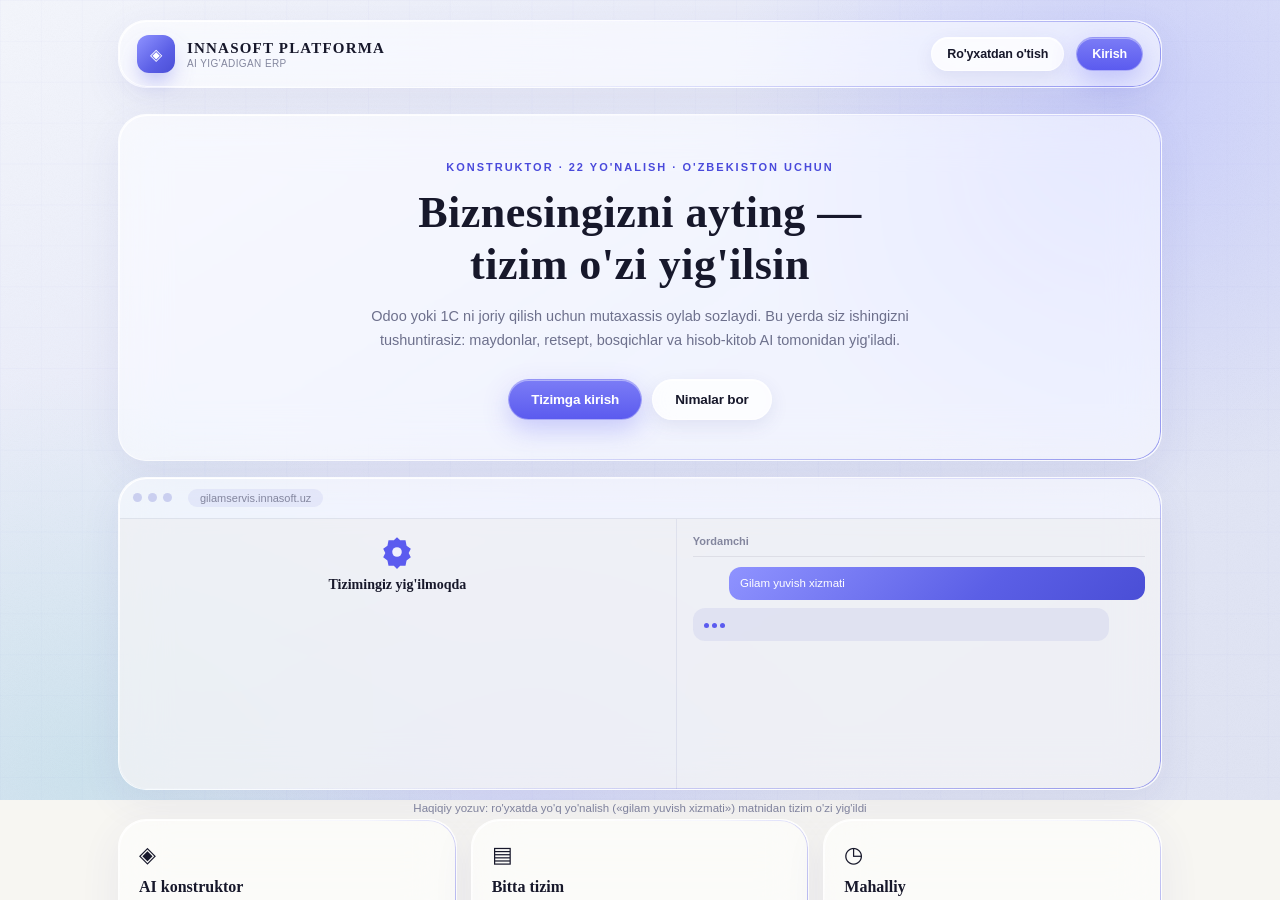
==== commit 73727e63: "Liquid Glass design system — yagona vizual til Butun loyiha bitta dizayn tiliga o'tkazildi. Biznes m" ====
--- a/static/index.html
+++ b/static/index.html
@@ -7,9 +7,18 @@
 <link rel="icon" type="image/svg+xml" href="data:image/svg+xml,<svg xmlns=%22http://www.w3.org/2000/svg%22 viewBox=%220 0 100 100%22><text y=%22.9em%22 font-size=%2290%22>📦</text></svg>">
 <script defer src="https://telegram.org/js/telegram-web-app.js"></script>
 <link rel="stylesheet" href="/static/css/style.css">
+<link rel="stylesheet" href="/static/css/brand.css">
+<link rel="stylesheet" href="/static/css/platform-theme.css">
+<link rel="stylesheet" href="/static/css/onboarding-premium.css">
+<link rel="stylesheet" href="/static/css/quality.css">
+<!-- Liquid Glass design system — ENG OXIRIDA: u boshqa qatlamlar
+     ustidan vizual qiymatlarni belgilaydi. Mavjud fayllar
+     o'zgartirilmagan. -->
+<link rel="stylesheet" href="/static/css/liquid-glass.css">
 <script defer src="/static/js/core/globals.js"></script>
 <script defer src="/static/js/core/auth.js"></script>
 <script defer src="/static/js/core/lending.js"></script>
+<script defer src="/static/js/core/kirish-ui.js"></script>
 <script defer src="/static/js/core/royxat.js"></script>
 <script defer src="/static/js/core/qurish.js"></script>
 <script defer src="/static/js/core/router.js"></script>
@@ -283,21 +292,46 @@
 
 <!-- ============ LOGIN ============ -->
 <div class="login-screen" id="loginScreen" style="display:none">
-  <div class="login-card glass">
-    <div class="logo-xl" id="loginLogo"></div>
-    <h1>TIZIM</h1>
-    <div class="kicker">Ишлаб чиқариш бошқаруви</div>
-    <div style="text-align:left">
-      <label class="fl">Логин</label>
-      <input class="fld" id="lg" placeholder="login" autocomplete="username"/>
-      <label class="fl">Пароль</label>
-      <input class="fld" id="pw" type="password" placeholder="••••" autocomplete="current-password"/>
-    </div>
-    <button class="btn pri" style="width:100%;justify-content:center;margin-top:16px;padding:12px" onclick="doLogin()">Кириш</button>
-
-    <button class="btn ghost" style="width:100%;justify-content:center;margin-top:8px" onclick="lendingOrqaga()">← Orqaga</button>
-
-    <div class="muted" style="font-size:10.5px;margin-top:12px">© INNASOFT MChJ · v1.0 · 2026</div>
+  <div class="login-layout">
+    <section class="login-card" aria-labelledby="loginTitle">
+      <a class="login-wordmark" href="/" aria-label="INNASOFT bosh sahifasi">INNASOFT<span>®</span></a>
+      <div class="login-workspace" id="loginWorkspace" aria-live="polite">
+        <span class="login-workspace-mark" id="loginWorkspaceMark">◈</span>
+        <span><b id="loginWorkspaceName">INNASOFT</b><small id="loginWorkspaceDomain">Xavfsiz ish maydoni</small></span>
+      </div>
+      <div class="login-form-wrap">
+        <div class="logo-xl" id="loginLogo"></div>
+        <h1 id="loginTitle">Tizimga kirish</h1>
+        <div class="kicker" id="loginKicker">INNASOFT · boshqaruv platformasi</div>
+        <p class="login-intro" id="loginIntro">Ish joyingizga kirish uchun ma'lumotlaringizni yozing.</p>
+        <div class="login-fields">
+          <label class="fl">Login</label>
+          <input class="fld" id="lg" placeholder="telefon yoki email" autocomplete="username"/>
+          <label class="fl">Parol</label>
+          <div class="login-password">
+            <input class="fld" id="pw" type="password" placeholder="Parolingizni kiriting" autocomplete="current-password"/>
+            <button class="login-password-toggle" id="loginPasswordToggle" type="button" aria-label="Parolni ko'rsatish" aria-pressed="false">Ko'rsatish</button>
+          </div>
+        </div>
+        <button class="btn pri login-submit" onclick="doLogin()">Kirish <span aria-hidden="true">↗</span></button>
+        <button class="btn ghost login-back" id="loginBack" onclick="lendingOrqaga()">← Platforma haqida</button>
+        <div class="login-security"><span>◌</span> Ma'lumotlaringiz himoyalangan</div>
+      </div>
+      <div class="muted login-foot">© INNASOFT MChJ · v1.0 · 2026</div>
+    </section>
+
+    <aside class="login-showcase" aria-label="INNA Business Platform preview">
+      <div class="login-showcase-head"><span>INNA / BUSINESS OS</span><span><i></i> Product preview</span></div>
+      <div class="login-preview">
+        <div class="preview-sidebar"><b>INNA</b><span class="preview-active"></span><span></span><span></span><span></span><span></span></div>
+        <div class="preview-main">
+          <div class="preview-greeting"><div><small>Bugun</small><strong>Boshqaruv markazi</strong></div><span>◉</span></div>
+          <div class="preview-kpis"><article><small>Savdo</small><b>24.8M</b><i></i></article><article><small>Buyurtmalar</small><b>18</b><i></i></article><article><small>AI tavsiya</small><b>03</b><i></i></article></div>
+          <div class="preview-grid"><article class="preview-chart"><small>Operatsion oqim</small><div class="chart-bars"><i></i><i></i><i></i><i></i><i></i><i></i><i></i></div></article><article class="preview-ai"><span>✦</span><small>AI yordamchi</small><b>Bugungi muhim ishlarni ko‘rib chiqdim.</b></article></div>
+        </div>
+      </div>
+      <div class="login-showcase-caption"><b>Sizning biznesingiz uchun yig‘ilgan boshqaruv tizimi.</b><span>Konseptual interfeys</span></div>
+    </aside>
   </div>
 </div>
 
--- a/static/css/style.css
+++ b/static/css/style.css
@@ -245,10 +245,39 @@
 
 /* ---------- Login ---------- */
 .login-screen{position:fixed;inset:0;z-index:150;display:flex;align-items:center;justify-content:center;padding:18px;overflow-y:auto}
-.login-card{max-width:430px;width:100%;padding:34px 30px;text-align:center}
-.login-card .logo-xl{width:72px;height:72px;border-radius:21px;margin:0 auto 16px;display:grid;place-items:center;color:#fff;background:var(--accent);box-shadow:0 20px 44px -14px rgba(91,95,230,.8)}
-.login-card h1{font-family:var(--serif);font-size:34px;letter-spacing:2.5px}
-.login-card .kicker{font-size:11px;letter-spacing:2px;text-transform:uppercase;color:var(--primary-deep);font-weight:600;margin:7px 0 18px}
+.login-card{max-width:450px;width:100%;padding:28px 30px 24px;text-align:center}
+.login-workspace{display:none;align-items:center;gap:9px;text-align:left;margin:-3px -4px 18px;padding:9px 11px;border-radius:14px;background:linear-gradient(135deg,rgba(154,160,255,.2),rgba(255,255,255,.42));border:1px solid rgba(91,95,230,.16)}
+.login-card-yangi .login-workspace{display:flex}
+.login-workspace-mark{display:grid;place-items:center;width:28px;height:28px;border-radius:10px;flex:none;color:#fff;font-size:12px;font-weight:800;background:var(--accent);box-shadow:0 8px 16px -9px var(--primary-glow)}
+.login-workspace b{display:block;font-size:11.5px;color:var(--ink);line-height:1.2}
+.login-workspace small{display:block;margin-top:2px;font-size:10px;color:var(--ink-3);line-height:1.2;overflow:hidden;text-overflow:ellipsis;white-space:nowrap;max-width:300px}
+.login-card .logo-xl{width:68px;height:68px;border-radius:20px;margin:0 auto 15px;display:grid;place-items:center;color:#fff;background:var(--accent);box-shadow:0 20px 44px -14px rgba(91,95,230,.8)}
+.login-card h1{font-family:var(--serif);font-size:31px;letter-spacing:.5px;line-height:1.15}
+.login-card .kicker{font-size:10.5px;letter-spacing:1.7px;text-transform:uppercase;color:var(--primary-deep);font-weight:700;margin:7px 0 10px}
+.login-intro{max-width:328px;margin:0 auto 19px;color:var(--ink-2);font-size:12.5px;line-height:1.55}
+.login-fields{text-align:left}
+.login-fields .fl{margin-top:11px}
+.login-fields .fl:first-child{margin-top:0}
+.login-password{position:relative}
+.login-password .fld{padding-right:92px}
+.login-password-toggle{position:absolute;right:6px;top:50%;transform:translateY(-50%);padding:5px 7px;border:0;border-radius:8px;background:transparent;color:var(--primary-deep);font:inherit;font-size:10.5px;font-weight:700;cursor:pointer}
+.login-password-toggle:hover{background:rgba(91,95,230,.08)}
+.login-submit{width:100%;justify-content:center;margin-top:19px;padding:12px}
+.login-back{width:100%;justify-content:center;margin-top:7px}
+.login-security{display:flex;align-items:center;justify-content:center;gap:6px;margin-top:13px;color:var(--ink-3);font-size:10.5px}
+.login-security span{color:var(--ok);font-size:14px;line-height:1}
+.login-foot{font-size:10.5px;margin-top:9px}
+
+/* ---------- Premium kirish — INNASOFT corporate palette ----------
+   Login mantiqi o'zgarmaydi: bu faqat sahnaning ko'rinishi. O'ngdagi
+   preview haqiqiy ma'lumot ko'rsatmaydi, mahsulotga kirishdan oldingi
+   yo'nalishni tushuntiradigan statik kompozitsiya. */
+.login-screen{background:#f7f0ea;padding:24px;align-items:stretch}
+.login-layout{width:min(1180px,100%);margin:auto;min-height:min(720px,calc(100dvh - 48px));display:grid;grid-template-columns:minmax(360px,.88fr) minmax(460px,1.32fr);background:#fff;box-shadow:0 26px 80px rgba(24,10,55,.18)}
+.login-card{max-width:none;width:auto;padding:34px 42px 28px;display:flex;flex-direction:column;text-align:left;background:#fff}
+.login-wordmark{display:inline-flex;align-items:flex-start;align-self:flex-start;color:#090909;text-decoration:none;font-size:18px;font-weight:950;letter-spacing:-1px}.login-wordmark span{font-size:7px;margin:2px 0 0 2px}
+.login-form-wrap{width:min(345px,100%);margin:auto 0}.login-card .logo-xl{width:44px;height:44px;border-radius:0;margin:0 0 31px;background:#5520cf;box-shadow:none}.login-card h1{font-family:Inter,ui-sans-serif,system-ui,sans-serif;font-size:33px;line-height:.98;letter-spacing:-.07em}.login-card .kicker{font-size:10px;color:#5520cf;letter-spacing:.1em;margin:9px 0 9px}.login-intro{margin:0 0 25px;font-size:12px;color:#5b5754;max-width:300px}.login-fields .fl{font-size:10px;color:#090909;margin-top:13px}.login-fields .fld{height:48px;border:1px solid rgba(9,9,9,.45);border-radius:0;background:#fff;color:#090909;font-size:12px;padding:0 13px}.login-fields .fld:focus{border-color:#5520cf;box-shadow:0 0 0 3px rgba(85,32,207,.12)}.login-password-toggle{color:#5520cf}.login-submit{height:50px;margin-top:19px;border-radius:0;background:#090909!important;box-shadow:none!important;font-size:12px}.login-submit span{margin-left:auto;color:#c9f000;font-size:18px}.login-submit:hover{background:#5520cf!important}.login-back{justify-content:flex-start;width:auto;margin-top:13px;padding-left:0;color:#5b5754!important}.login-security{justify-content:flex-start;margin-top:21px;font-size:10px}.login-security span{color:#5520cf}.login-foot{margin-top:22px;font-size:9.5px;color:#777!important}.login-workspace{margin:20px 0 -12px;padding:8px 10px;border-radius:0;background:#f7f0ea;border:1px solid rgba(9,9,9,.13)}.login-workspace-mark{border-radius:0;background:#5520cf}.login-card-yangi .login-workspace{display:flex}.login-showcase{position:relative;min-height:500px;overflow:hidden;display:flex;flex-direction:column;padding:22px;background:#120a20;color:#fff}.login-showcase:before{content:"";position:absolute;width:360px;height:360px;right:-100px;top:-150px;border-radius:50%;background:#5520cf;filter:blur(10px);opacity:.82}.login-showcase-head{position:relative;z-index:2;display:flex;justify-content:space-between;font-size:9px;letter-spacing:.1em;text-transform:uppercase;font-weight:800}.login-showcase-head>span:last-child{display:flex;align-items:center;gap:6px;color:#c9f000}.login-showcase-head i{width:7px;height:7px;border-radius:50%;background:#c9f000}.login-preview{position:relative;z-index:1;display:grid;grid-template-columns:52px 1fr;gap:0;width:92%;margin:auto;min-height:355px;background:#1b1326;border:1px solid rgba(255,255,255,.15);border-radius:18px;box-shadow:0 24px 60px rgba(0,0,0,.46);transform:perspective(1100px) rotateY(-7deg) rotateX(2deg)}.preview-sidebar{padding:16px 0;display:flex;flex-direction:column;align-items:center;gap:15px;background:#100b18;border-radius:18px 0 0 18px}.preview-sidebar b{font-size:9px;color:#c9f000;letter-spacing:-.06em;margin-bottom:12px}.preview-sidebar span{width:15px;height:15px;border:1px solid rgba(255,255,255,.35);border-radius:4px}.preview-sidebar .preview-active{background:#5520cf;border-color:#5520cf;box-shadow:0 0 0 4px rgba(85,32,207,.23)}.preview-main{padding:22px}.preview-greeting{display:flex;justify-content:space-between;align-items:start}.preview-greeting small,.preview-kpis small,.preview-chart small,.preview-ai small{display:block;color:#aaa2b2;font-size:8px}.preview-greeting strong{display:block;margin-top:5px;font-size:17px;letter-spacing:-.06em}.preview-greeting>span{color:#c9f000;font-size:13px}.preview-kpis{display:grid;grid-template-columns:repeat(3,1fr);gap:8px;margin-top:23px}.preview-kpis article{padding:10px 9px;background:#261d31;border-radius:7px}.preview-kpis b{display:block;margin-top:7px;font-size:15px;letter-spacing:-.06em}.preview-kpis i{display:block;width:38%;height:3px;margin-top:10px;background:#c9f000}.preview-grid{display:grid;grid-template-columns:1.35fr 1fr;gap:9px;margin-top:10px}.preview-chart,.preview-ai{min-height:130px;padding:12px;background:#261d31;border-radius:7px}.chart-bars{height:84px;display:flex;align-items:end;gap:5px;padding-top:20px}.chart-bars i{display:block;flex:1;background:#5520cf;border-radius:2px 2px 0 0}.chart-bars i:nth-child(1){height:31%}.chart-bars i:nth-child(2){height:56%}.chart-bars i:nth-child(3){height:42%}.chart-bars i:nth-child(4){height:70%}.chart-bars i:nth-child(5){height:52%}.chart-bars i:nth-child(6){height:86%;background:#c9f000}.chart-bars i:nth-child(7){height:64%}.preview-ai{display:flex;flex-direction:column}.preview-ai>span{display:grid;place-items:center;width:26px;height:26px;margin-bottom:auto;border-radius:50%;background:#c9f000;color:#120a20;font-size:12px}.preview-ai b{font-size:10px;line-height:1.35;margin-top:7px}.login-showcase-caption{position:relative;z-index:2;display:flex;justify-content:space-between;gap:16px;border-top:1px solid rgba(255,255,255,.3);padding-top:13px;font-size:10px}.login-showcase-caption b{max-width:260px}.login-showcase-caption span{color:#c9f000;white-space:nowrap}
+@media(max-width:860px){.login-screen{padding:0;background:#fff;align-items:stretch}.login-layout{min-height:100dvh;grid-template-columns:1fr;box-shadow:none}.login-card{padding:25px 24px 20px;min-height:100dvh}.login-showcase{display:none}.login-form-wrap{margin:auto 0}.login-card .logo-xl{margin-bottom:25px}.login-card h1{font-size:30px}}
 .roles{display:grid;grid-template-columns:1fr 1fr;gap:8px;margin:16px 0 4px}
 .roles button{font-family:inherit;font-size:11.5px;font-weight:600;padding:9px 6px;border-radius:11px;border:1px solid rgba(91,95,230,.2);background:rgba(255,255,255,.45);color:var(--ink-2);cursor:pointer;transition:.15s}
 .roles button:hover{background:#fff;color:var(--primary-deep);border-color:var(--primary)}
@@ -382,8 +411,15 @@
    diagramma ikki rangli bo'lib ko'rinadi. */
 .genui-bar-yolak{background:rgba(128,128,128,.16);border-radius:6px;
   height:8px;overflow:hidden}
+/* TRANSFORM, `width` EMAS. `width` ni animatsiya qilish har kadrda
+   layoutni qayta hisoblatadi; `transform` esa kompozitor qatlamida
+   ishlaydi. Kenglik 100% bo'lib turadi, nisbat `scaleX` bilan
+   beriladi (JS `genui.js` da qo'yadi). Kirish harakati — `ease-out`. */
 .genui-bar{height:100%;border-radius:6px;background:var(--primary);
-  transition:width .35s ease}
+  width:100%;transform-origin:left center;transform:scaleX(0);
+  transition:transform .35s ease-out}
+/* Kirish animatsiyasisiz chizilishi uchun JS qiymatni darrov qo'yadi;
+   `scaleX(0)` faqat qiymat kelmagan holatdagi zaxira ko'rinish. */
 .genui-b-ok{background:var(--ok)} .genui-b-warn{background:var(--warn)}
 .genui-b-dn{background:var(--danger)}
 .genui-bar-son{font-weight:600;font-size:11px;white-space:nowrap}
--- a/static/css/liquid-glass.css
+++ b/static/css/liquid-glass.css
@@ -0,0 +1,561 @@
+/* =====================================================================
+   LIQUID GLASS — INNASOFT design system qatlami
+   =====================================================================
+
+   NEGA ALOHIDA FAYL. Mavjud CSS fayllari (style.css, brand.css,
+   platform-theme.css, onboarding-premium.css, quality.css) EGASIDA
+   faol ish holatida. Ularni qayta yozish uning ishini yo'q qilardi.
+   Shuning uchun bu qatlam ENG OXIRIDA ulanadi va faqat vizual
+   qiymatlarni ustidan yozadi.
+
+   O'ZGARMAYDI: DOM tuzilishi, sinf nomlari, JS, marshrutlar, biznes
+   mantiq. Faqat surface, rang, radius, soya, blur, tipografika,
+   responsive va harakat.
+
+   MATERIAL IERARXIYASI — beshta daraja. Har biri o'z shaffofligi,
+   blur kuchi va soyasiga ega. Bir xil qiymatni hamma joyga qo'ymaslik
+   ATAYLAB: chuqurlik shu farqdan tug'iladi.
+
+     L1  fon            eng shaffof, blur yo'q
+     L2  card           asosiy ish yuzasi
+     L3  floating       tugma, chip, dropdown
+     L4  modal          eng kuchli blur, chuqur soya
+     L5  AI panel       eng balandda turadigan yuza
+   ===================================================================== */
+
+:root{
+  /* ---- FON ---- */
+  --lg-paper:#F7F6F2;              /* iliq off-white */
+  --lg-atmos:#EEF0FF;              /* lavender-blue nafas */
+
+  /* ---- ASOSIY RANG ---- */
+  --lg-primary:#5B5BEF;
+  --lg-primary-light:#7B7CF6;
+  --lg-primary-soft:rgba(91,91,239,.10);
+  --lg-primary-ring:rgba(91,91,239,.28);
+
+  /* ---- IKKINCHI DARAJALI URG'U (lime) ----
+     ATAYLAB faqat success / ijobiy holat / AI insight uchun.
+     Asosiy UI rangiga aylanmaydi. */
+  --lg-lime:#8FBF00;
+  --lg-lime-soft:rgba(143,191,0,.14);
+
+  /* ---- MATN ---- */
+  --lg-text:#17182B;
+  --lg-text-2:#6D708C;
+  --lg-text-3:#83869E;
+
+  /* ---- SEMANTIK ---- */
+  --lg-neg:#E5484D;
+  --lg-neg-soft:rgba(229,72,77,.12);
+  --lg-warn:#C98A14;
+  --lg-warn-soft:rgba(201,138,20,.14);
+
+  /* ---- RADIUS ---- */
+  --lg-r-lg:28px;                  /* asosiy card */
+  --lg-r-md:18px;                  /* ikkinchi darajali */
+  --lg-r-sm:14px;                  /* input, kichik control */
+  --lg-r-pill:999px;
+
+  /* ---- MATERIAL DARAJALARI ---- */
+  --lg-l2-bg:rgba(255,255,255,.55);
+  --lg-l2-blur:blur(24px) saturate(140%);
+  --lg-l2-line:rgba(255,255,255,.65);
+  --lg-l2-shadow:0 12px 40px rgba(70,70,150,.08),
+                 inset 0 1px 0 rgba(255,255,255,.75);
+
+  --lg-l3-bg:rgba(255,255,255,.68);
+  --lg-l3-blur:blur(18px) saturate(150%);
+  --lg-l3-shadow:0 6px 18px rgba(70,70,150,.10),
+                 inset 0 1px 0 rgba(255,255,255,.85);
+
+  --lg-l4-bg:rgba(255,255,255,.78);
+  --lg-l4-blur:blur(40px) saturate(160%);
+  --lg-l4-shadow:0 32px 80px rgba(40,42,110,.20),
+                 inset 0 1px 0 rgba(255,255,255,.9);
+
+  --lg-l5-bg:rgba(255,255,255,.72);
+  --lg-l5-blur:blur(32px) saturate(150%);
+  --lg-l5-shadow:-18px 0 60px rgba(60,62,140,.14),
+                 inset 1px 0 0 rgba(255,255,255,.8);
+
+  /* ---- HARAKAT ---- */
+  --lg-fast:180ms;
+  --lg-mid:240ms;
+  --lg-slow:300ms;
+  --lg-ease:cubic-bezier(.22,1,.36,1);   /* ease-out, spring hissi */
+
+  /* Mavjud tokenlarni ham yangi palitraga bog'laymiz — eski
+     komponentlar avtomat moslashadi, ular uchun alohida qoida
+     yozilmaydi. */
+  --primary:var(--lg-primary);
+  --primary-soft:var(--lg-primary-light);
+  --primary-deep:#4A4ADB;
+  --primary-glow:var(--lg-primary-ring);
+  --ink:var(--lg-text);
+  --ink-2:var(--lg-text-2);
+  --ink-3:var(--lg-text-3);
+  --danger:var(--lg-neg);
+  --warn:var(--lg-warn);
+  --ok:var(--lg-lime);
+  --hair:rgba(23,24,43,.08);
+  --radius:var(--lg-r-lg);
+}
+
+/* =====================================================================
+   L1 — FON
+   Ikki qatlamli atmosfera: iliq qog'oz + lavender nur. Gradient
+   ko'zga tashlanmaydi, faqat chuqurlik beradi.
+   ===================================================================== */
+body{
+  background:
+    radial-gradient(1100px 700px at 12% -10%, var(--lg-atmos) 0%, transparent 62%),
+    radial-gradient(900px 600px at 100% 0%, rgba(123,124,246,.10) 0%, transparent 58%),
+    var(--lg-paper);
+  color:var(--lg-text);
+  -webkit-font-smoothing:antialiased;
+}
+
+/* =====================================================================
+   TIPOGRAFIKA — bitta ierarxiya, butun loyihada
+   ===================================================================== */
+body,.btn,.fld,input,select,textarea,button{
+  font-family:Inter,-apple-system,BlinkMacSystemFont,"Segoe UI",Roboto,sans-serif;
+}
+.page-title{
+  font-size:22px;font-weight:680;letter-spacing:-.02em;color:var(--lg-text);
+}
+.page-sub{font-size:12.5px;color:var(--lg-text-2);font-weight:500}
+.sec{font-size:16px;font-weight:660;letter-spacing:-.015em;color:var(--lg-text)}
+.sec-sub{font-size:12.5px;color:var(--lg-text-2)}
+.muted{color:var(--lg-text-3)}
+/* Raqamlar — katta, qalin, yuqori kontrast (talab 11) */
+.kpi b,.kpi strong,.genui-plita-qiymat{
+  font-variant-numeric:tabular-nums;letter-spacing:-.02em;color:var(--lg-text);
+}
+
+/* =====================================================================
+   L2 — GLASS YUZALAR (card, topbar, sidebar)
+   ===================================================================== */
+.glass,.card,.ccard{
+  background:var(--lg-l2-bg);
+  -webkit-backdrop-filter:var(--lg-l2-blur);
+  backdrop-filter:var(--lg-l2-blur);
+  border:1px solid var(--lg-l2-line);
+  box-shadow:var(--lg-l2-shadow);
+  border-radius:var(--lg-r-lg);
+}
+/* Ish yuzasi fondan zichroq: matn va forma maydonlari qattiqroq
+   yuzada turadi, shaffoflik esa saqlanadi. */
+.card,.ccard{padding:22px;background:rgba(255,255,255,.66)}
+/* Cardlar bir-biriga yopishmasin — nafas oladigan masofa */
+.grid,.g2,.g3,.g4{gap:18px}
+
+/* Kichik boshqaruv yuzalari — kichikroq radius */
+.chip,.fchip,.genui-maydon,.genui-plita{border-radius:var(--lg-r-md)}
+
+/* =====================================================================
+   SIDEBAR — kengaygan va yig'ilgan holat
+   ===================================================================== */
+.side{
+  border-radius:0 var(--lg-r-lg) var(--lg-r-lg) 0;
+  border-left:none;
+  transition:width var(--lg-mid) var(--lg-ease),
+             padding var(--lg-mid) var(--lg-ease);
+}
+.side .nav a{
+  border-radius:var(--lg-r-md);
+  color:var(--lg-text-2);font-weight:560;
+  transition:background-color var(--lg-fast) var(--lg-ease),
+             color var(--lg-fast) var(--lg-ease),
+             transform var(--lg-fast) var(--lg-ease);
+}
+.side .nav a:hover{background:rgba(91,91,239,.07);color:var(--lg-text)}
+.side .nav a.active{
+  background:var(--lg-primary-soft);
+  color:var(--lg-primary);
+  box-shadow:inset 0 1px 0 rgba(255,255,255,.7),
+             0 2px 10px rgba(91,91,239,.10);
+}
+.side .nav a.active .ic{color:var(--lg-primary)}
+
+/* --- YIG'ILGAN HOLAT ---
+   AI paneli ochilganda sidebar avtomat ikonkalarga yig'iladi.
+   `:has()` bilan — JS ga tegilmaydi. Brauzer qo'llab-quvvatlamasa
+   sidebar kengaygan holicha qoladi (buzilmaydi). */
+/* ASOSIY SELEKTOR — `body.ai-ochiq` (agent.js qo'yadi). Ishonchli:
+   sinf o'zgarishi uslubni har doim qayta hisoblatadi. */
+@supports (backdrop-filter:blur(1px)) or (-webkit-backdrop-filter:blur(1px)){
+  body.ai-ochiq .side{
+    width:78px;padding-left:10px;padding-right:10px;
+  }
+  /* Yorliq `display:none` bilan olib tashlanadi, `opacity:0` bilan
+     EMAS: shaffof element ham joy egallaydi va matn tor ustunga
+     tik bo'lib o'ralib qolardi — ikonka ko'rinmay ketardi. */
+  body.ai-ochiq .side .brand div:last-child,
+  body.ai-ochiq .side .nav a span:not(.ic),
+  body.ai-ochiq .side-foot{
+    display:none;
+  }
+  /* Yig'ilganda ikonka YAGONA ko'rsatkich bo'lib qoladi — shuning
+     uchun u kattaroq va kontrastliroq bo'lishi kerak. Yorliqsiz xira
+     ikonka «qayerni bosishni tushunmayapman» holatini keltiradi. */
+  body.ai-ochiq .side .nav a{
+    height:44px;                    /* barmoq uchun yetarli nishon */
+    color:var(--lg-text);
+  }
+  body.ai-ochiq .side .nav a .ic{
+    display:flex;width:21px;height:21px;opacity:1;color:inherit;
+  }
+  body.ai-ochiq .side .nav a svg{width:21px;height:21px;stroke-width:1.9}
+  body.ai-ochiq .side .nav a:not(.active){color:var(--lg-text-2)}
+  body.ai-ochiq .side .nav a.active{color:var(--lg-primary)}
+  body.ai-ochiq .side .nav a{
+    justify-content:center;padding-left:0;padding-right:0;
+  }
+  /* LAYOUT-AWARE PANEL. Panel `position:fixed` — ya'ni o'zi joy
+     egallamaydi va kontent uning ostiga kirib ketardi (karta o'ng
+     chetidan kesilardi). Panel ochilganda asosiy ustunga o'ng
+     to'ldirma beriladi. */
+  body.ai-ochiq .main{
+    padding-right:calc(min(420px,100vw) + 18px);
+    transition:padding-right var(--lg-slow) var(--lg-ease);
+  }
+
+  /* Yig'ilganda tooltip — label hover bilan ko'rinadi */
+  body.ai-ochiq .side .nav a{position:relative}
+  body.ai-ochiq .side .nav a:hover::after{
+    content:attr(data-label);
+    position:absolute;left:calc(100% + 10px);top:50%;
+    transform:translateY(-50%);
+    background:var(--lg-l4-bg);
+    -webkit-backdrop-filter:var(--lg-l3-blur);
+    backdrop-filter:var(--lg-l3-blur);
+    border:1px solid var(--lg-l2-line);
+    box-shadow:var(--lg-l3-shadow);
+    color:var(--lg-text);font-size:12px;font-weight:560;
+    padding:6px 10px;border-radius:var(--lg-r-sm);
+    white-space:nowrap;z-index:60;
+  }
+}
+
+/* =====================================================================
+   TOPBAR
+   ===================================================================== */
+.topbar{
+  border-radius:var(--lg-r-lg);
+  border:1px solid var(--lg-l2-line);
+}
+.userchip{
+  background:var(--lg-l3-bg);
+  border:1px solid var(--lg-l2-line);
+  border-radius:var(--lg-r-pill);
+  box-shadow:var(--lg-l3-shadow);
+}
+.userchip .av{
+  background:linear-gradient(135deg,var(--lg-primary-light),var(--lg-primary));
+  color:#fff;
+}
+
+/* =====================================================================
+   TUGMALAR — L3 floating material
+   ===================================================================== */
+.btn{
+  border-radius:var(--lg-r-pill);
+  font-weight:600;letter-spacing:-.01em;
+  border:1px solid var(--lg-l2-line);
+  background:var(--lg-l3-bg);
+  -webkit-backdrop-filter:var(--lg-l3-blur);
+  backdrop-filter:var(--lg-l3-blur);
+  box-shadow:var(--lg-l3-shadow);
+  color:var(--lg-text);
+  transition:background-color var(--lg-fast) var(--lg-ease),
+             box-shadow var(--lg-fast) var(--lg-ease),
+             transform var(--lg-fast) var(--lg-ease),
+             color var(--lg-fast) var(--lg-ease);
+}
+.btn:hover{
+  background:rgba(255,255,255,.82);
+  box-shadow:0 10px 26px rgba(70,70,150,.14),
+             inset 0 1px 0 rgba(255,255,255,.9);
+  transform:translateY(-1px);
+}
+.btn:active{transform:translateY(0) scale(.985)}
+.btn:focus-visible{
+  outline:none;
+  box-shadow:0 0 0 3px var(--lg-primary-ring),var(--lg-l3-shadow);
+}
+
+.btn.pri{
+  background:linear-gradient(180deg,var(--lg-primary-light),var(--lg-primary));
+  color:#fff;border-color:rgba(255,255,255,.35);
+  box-shadow:0 10px 26px rgba(91,91,239,.28),
+             inset 0 1px 0 rgba(255,255,255,.40);
+}
+.btn.pri:hover{
+  background:linear-gradient(180deg,#8788F8,#6265F1);
+  box-shadow:0 14px 34px rgba(91,91,239,.34),
+             inset 0 1px 0 rgba(255,255,255,.5);
+}
+.btn.dngr{
+  background:linear-gradient(180deg,#EC6A6E,var(--lg-neg));
+  color:#fff;border-color:rgba(255,255,255,.3);
+  box-shadow:0 10px 24px rgba(229,72,77,.26),
+             inset 0 1px 0 rgba(255,255,255,.35);
+}
+.btn.ok,.btn.success{
+  background:linear-gradient(180deg,#A6D42B,var(--lg-lime));
+  color:#1B2400;border-color:rgba(255,255,255,.4);
+}
+.btn.ghost{background:transparent;box-shadow:none;border-color:var(--hair)}
+.btn.ghost:hover{background:rgba(91,91,239,.07);box-shadow:none}
+.btn.sm{padding:7px 13px;font-size:12.5px}
+
+/* =====================================================================
+   INPUTLAR — glass, oq quti emas
+   ===================================================================== */
+.fld,input[type=text],input[type=number],input[type=date],
+input[type=password],select,textarea{
+  background:rgba(255,255,255,.62);
+  -webkit-backdrop-filter:blur(10px);
+  backdrop-filter:blur(10px);
+  border:1px solid rgba(23,24,43,.10);
+  border-radius:var(--lg-r-sm);
+  color:var(--lg-text);
+  box-shadow:inset 0 1px 0 rgba(255,255,255,.8);
+  transition:border-color var(--lg-fast) var(--lg-ease),
+             box-shadow var(--lg-fast) var(--lg-ease),
+             background-color var(--lg-fast) var(--lg-ease);
+}
+.fld::placeholder,input::placeholder,textarea::placeholder{color:var(--lg-text-3)}
+.fld:focus,input:focus,select:focus,textarea:focus{
+  outline:none;
+  border-color:var(--lg-primary-light);
+  background:rgba(255,255,255,.86);
+  box-shadow:0 0 0 4px var(--lg-primary-ring),
+             inset 0 1px 0 rgba(255,255,255,.9);
+}
+/* FORMA YORLIG'I. Ilgari u `--lg-text-3` ga tushib qolardi (oq
+   ustida ~2.3:1 kontrast — o'qib bo'lmasdi). Selektor kuchaytirildi
+   va rang `--lg-text-2` ga qotirildi: ~4.9:1.
+   Qoida: o'qilishi vizual effektdan ustun. */
+.fl,.card .fl,.glass .fl,label.fl{
+  color:var(--lg-text-2);font-size:11px;font-weight:660;
+  letter-spacing:.04em;opacity:1;
+}
+
+/* =====================================================================
+   JADVAL / RO'YXAT
+   O'QILISHI effektdan USTUN: container glass, qatorlar minimal.
+   ===================================================================== */
+table{border-collapse:separate;border-spacing:0}
+th{
+  color:var(--lg-text-2);font-size:11px;font-weight:660;
+  letter-spacing:.05em;text-transform:uppercase;
+  border-bottom:1px solid rgba(23,24,43,.10);
+  background:transparent;
+}
+td{
+  border-bottom:1px solid rgba(23,24,43,.055);
+  color:var(--lg-text);font-size:13px;
+}
+tbody tr{transition:background-color 140ms var(--lg-ease)}
+tbody tr:hover{background:rgba(91,91,239,.045)}
+/* Semantik ranglar — faqat ma'noli holatlarda */
+.t-ok,.genui-t-ok{color:#5C8A00}
+.t-dn,.genui-t-dn{color:var(--lg-neg)}
+.t-warn,.genui-t-warn{color:var(--lg-warn)}
+
+/* =====================================================================
+   MODAL — L4
+   Orqa fon qora emas, nozik tusli shaffof qatlam.
+   ===================================================================== */
+.overlay{
+  background:rgba(30,32,70,.22);
+  -webkit-backdrop-filter:blur(8px);
+  backdrop-filter:blur(8px);
+}
+.modal{
+  background:var(--lg-l4-bg);
+  -webkit-backdrop-filter:var(--lg-l4-blur);
+  backdrop-filter:var(--lg-l4-blur);
+  border:1px solid rgba(255,255,255,.7);
+  border-radius:30px;
+  box-shadow:var(--lg-l4-shadow);
+}
+.overlay.on .modal{animation:lgModal var(--lg-mid) var(--lg-ease)}
+@keyframes lgModal{from{opacity:0;transform:scale(.98)}to{opacity:1;transform:scale(1)}}
+
+/* =====================================================================
+   DROPDOWN / POPOVER — L3
+   ===================================================================== */
+select option{background:#fff;color:var(--lg-text)}
+.popover,.dropdown,.menu-pop{
+  background:var(--lg-l3-bg);
+  -webkit-backdrop-filter:var(--lg-l3-blur);
+  backdrop-filter:var(--lg-l3-blur);
+  border:1px solid var(--lg-l2-line);
+  border-radius:var(--lg-r-md);
+  box-shadow:var(--lg-l3-shadow);
+}
+
+/* =====================================================================
+   TOAST — suzuvchi glass kapsula
+   ===================================================================== */
+.toasts .toast,.alert{
+  background:var(--lg-l3-bg);
+  -webkit-backdrop-filter:var(--lg-l3-blur);
+  backdrop-filter:var(--lg-l3-blur);
+  border:1px solid var(--lg-l2-line);
+  border-radius:var(--lg-r-md);
+  box-shadow:0 14px 40px rgba(60,62,140,.16),
+             inset 0 1px 0 rgba(255,255,255,.85);
+  color:var(--lg-text);
+}
+.toast.ok{border-left:3px solid var(--lg-lime)}
+.toast.w,.toast.warn{border-left:3px solid var(--lg-warn)}
+.toast.d,.toast.dngr{border-left:3px solid var(--lg-neg)}
+.toast.i,.toast.info{border-left:3px solid var(--lg-primary)}
+
+/* =====================================================================
+   AI PANEL — L5, eng balandda turadigan yuza
+   ===================================================================== */
+.agent-panel{
+  background:var(--lg-l5-bg);
+  -webkit-backdrop-filter:var(--lg-l5-blur);
+  backdrop-filter:var(--lg-l5-blur);
+  border:1px solid rgba(255,255,255,.72);
+  border-radius:30px 0 0 30px;
+  box-shadow:var(--lg-l5-shadow);
+  transition:transform var(--lg-slow) var(--lg-ease),
+             opacity var(--lg-mid) var(--lg-ease);
+}
+.agent-head{border-bottom:1px solid rgba(23,24,43,.07)}
+.agent-title{font-weight:660;letter-spacing:-.015em;color:var(--lg-text)}
+.agent-sub{color:var(--lg-text-3);font-size:11.5px}
+.agent-xabar.meniki .agent-matn{
+  background:linear-gradient(180deg,var(--lg-primary-light),var(--lg-primary));
+  color:#fff;border-radius:18px 18px 6px 18px;
+}
+.agent-xabar.agentniki .agent-matn{
+  background:rgba(255,255,255,.72);
+  border:1px solid var(--lg-l2-line);
+  border-radius:18px 18px 18px 6px;
+  color:var(--lg-text);
+}
+.agent-kirish{border-top:1px solid rgba(23,24,43,.07)}
+.agent-icon{
+  border-radius:var(--lg-r-pill);
+  background:rgba(255,255,255,.6);
+  border:1px solid var(--lg-l2-line);
+  color:var(--lg-text-2);
+}
+.agent-icon:hover{background:rgba(91,91,239,.10);color:var(--lg-primary)}
+
+/* --- Suzuvchi AI tugmasi --- */
+.agent-och,.fab{
+  background:linear-gradient(160deg,var(--lg-primary-light),var(--lg-primary));
+  color:#fff;border:1px solid rgba(255,255,255,.34);
+  border-radius:var(--lg-r-pill);
+  box-shadow:0 14px 34px rgba(91,91,239,.34),
+             inset 0 1px 0 rgba(255,255,255,.45);
+  transition:transform var(--lg-fast) var(--lg-ease),
+             box-shadow var(--lg-fast) var(--lg-ease);
+}
+.agent-och:hover,.fab:hover{
+  transform:translateY(-2px);
+  box-shadow:0 20px 44px rgba(91,91,239,.42),
+             inset 0 1px 0 rgba(255,255,255,.55);
+}
+.agent-och:active,.fab:active{transform:translateY(0) scale(.97)}
+
+/* =====================================================================
+   GENUI — AI chizadigan komponentlar bir xil materialda
+   ===================================================================== */
+.genui-karta{
+  background:rgba(255,255,255,.58);
+  -webkit-backdrop-filter:blur(16px) saturate(140%);
+  backdrop-filter:blur(16px) saturate(140%);
+  border:1px solid var(--lg-l2-line);
+  border-radius:var(--lg-r-md);
+  box-shadow:var(--lg-l3-shadow);
+}
+.genui-sarlavha{color:var(--lg-text);font-weight:640}
+.genui-plita{
+  background:rgba(255,255,255,.5);
+  border:1px solid var(--lg-l2-line);
+  border-radius:var(--lg-r-md);
+}
+.genui-bar{background:linear-gradient(90deg,var(--lg-primary-light),var(--lg-primary))}
+.genui-b-ok{background:linear-gradient(90deg,#A6D42B,var(--lg-lime))}
+.genui-b-dn{background:linear-gradient(90deg,#EC6A6E,var(--lg-neg))}
+.genui-tasdiq{border-color:rgba(91,91,239,.28);background:rgba(91,91,239,.05)}
+.genui-xavfli{border-color:rgba(229,72,77,.30);background:rgba(229,72,77,.05)}
+
+/* =====================================================================
+   HOLATLAR — bo'sh, yuklanmoqda, xato
+   ===================================================================== */
+.bosh-holat,.empty-state{
+  color:var(--lg-text-3);text-align:center;padding:44px 20px;
+}
+.yuklanmoqda,.loading{color:var(--lg-text-3)}
+
+/* =====================================================================
+   PASTKI NAVIGATSIYA (mobil)
+   ===================================================================== */
+.bottom-nav{
+  background:var(--lg-l4-bg);
+  -webkit-backdrop-filter:var(--lg-l4-blur);
+  backdrop-filter:var(--lg-l4-blur);
+  border-top:1px solid var(--lg-l2-line);
+  box-shadow:0 -10px 34px rgba(60,62,140,.12);
+}
+.bottom-nav a{color:var(--lg-text-2);transition:color var(--lg-fast) var(--lg-ease)}
+.bottom-nav a.active{color:var(--lg-primary)}
+.bottom-nav .fab{border-radius:var(--lg-r-pill)}
+
+/* =====================================================================
+   RESPONSIVE — bitta ekran uchun emas
+   ===================================================================== */
+/* O'rta desktop: sidebar ixchamlashadi */
+@media (max-width:1400px){
+  .card,.ccard{padding:18px}
+  .grid,.g2,.g3,.g4{gap:14px}
+}
+/* Tor desktop: sidebar faqat ikonka */
+@media (max-width:1180px){
+  .side{width:78px;padding-left:10px;padding-right:10px}
+  .side .brand div:last-child,.side .nav a span:not(.ic),.side-foot{
+    display:none;
+  }
+  .side .nav a{
+    justify-content:center;padding-left:0;padding-right:0;
+    height:44px;color:var(--lg-text-2);
+  }
+  .side .nav a.active{color:var(--lg-primary)}
+  .side .nav a svg{width:21px;height:21px;stroke-width:1.9}
+  .page-title{font-size:19px}
+}
+/* Planshet va telefon: AI paneli to'liq balandlikdagi qatlam */
+@media (max-width:900px){
+  .agent-panel{
+    border-radius:26px 26px 0 0;
+    inset:auto 0 0 0;width:100%;max-height:88vh;
+  }
+  .card,.ccard{border-radius:22px;padding:16px}
+  .modal{border-radius:24px}
+  .topbar{border-radius:var(--lg-r-md)}
+}
+
+/* =====================================================================
+   HARAKATNI KAMAYTIRISH
+   `quality.css` da global himoya bor; bu yerda shu qatlamdagi
+   ko'chish va masshtab aniq nomlanadi — mazmun beruvchi rang va
+   shaffoflik qoladi.
+   ===================================================================== */
+@media (prefers-reduced-motion:reduce){
+  .btn:hover,.btn:active,.agent-och:hover,.agent-och:active,
+  .fab:hover,.fab:active,.side .nav a{transform:none!important}
+  .overlay.on .modal{animation:none}
+  .side,.agent-panel{transition:none}
+}
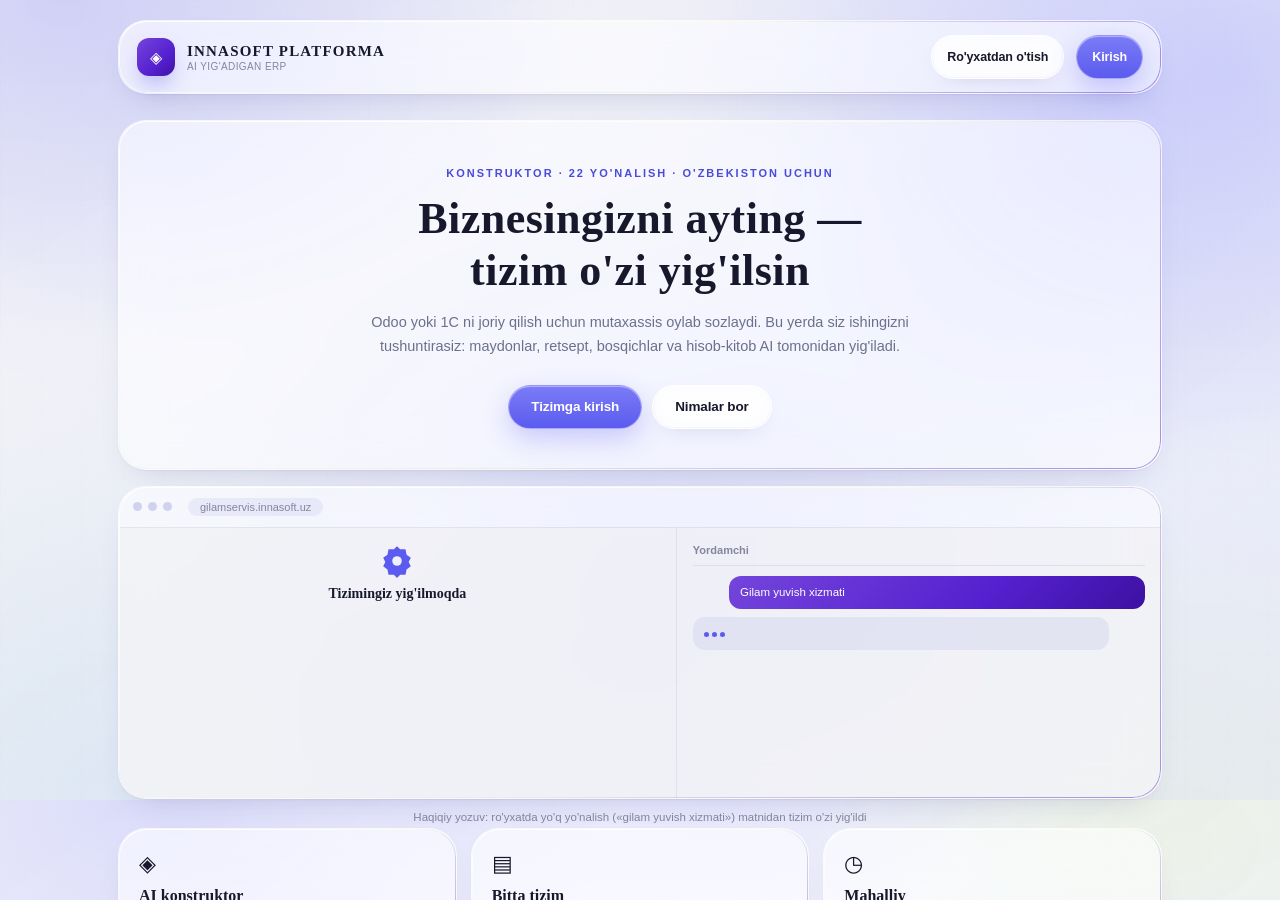
==== commit 00c95029: "Dizayn stendi static/ dan tools/ ga ko'chirildi Stend `static/` ichida turgan edi — ya'ni keyingi ob" ====
--- a/static/index.html
+++ b/static/index.html
@@ -15,6 +15,7 @@
      ustidan vizual qiymatlarni belgilaydi. Mavjud fayllar
      o'zgartirilmagan. -->
 <link rel="stylesheet" href="/static/css/liquid-glass.css">
+<link rel="stylesheet" href="/static/css/liquid-glass-refinement.css">
 <script defer src="/static/js/core/globals.js"></script>
 <script defer src="/static/js/core/auth.js"></script>
 <script defer src="/static/js/core/lending.js"></script>
--- a/static/css/brand.css
+++ b/static/css/brand.css
@@ -0,0 +1,22 @@
+/* =====================================================================
+   INNASOFT BRAND TOKENS
+
+   Bitta manba: korporativ sayt, login, mahsulot preview'i va keyingi
+   yangi ekranlar shu tokenlardan foydalanadi. Eski ERP komponentlarini
+   birdan almashtirmaydi — ular bosqichma-bosqich ko'chiriladi.
+   ===================================================================== */
+:root{
+  --brand-paper:#f7f0ea;
+  --brand-white:#ffffff;
+  --brand-ink:#090909;
+  --brand-violet:#5520cf;
+  --brand-violet-deep:#3d11a2;
+  --brand-lime:#c9f000;
+  --brand-muted:#5b5754;
+  --brand-line:rgba(9,9,9,.2);
+  --brand-radius-sm:8px;
+  --brand-radius-md:16px;
+  --brand-radius-lg:24px;
+  --brand-shadow:0 26px 80px rgba(24,10,55,.18);
+  --brand-font:Inter,ui-sans-serif,system-ui,-apple-system,BlinkMacSystemFont,"Segoe UI",sans-serif;
+}
--- a/static/css/platform-theme.css
+++ b/static/css/platform-theme.css
@@ -0,0 +1,92 @@
+/* =====================================================================
+   INNASOFT PLATFORM THEME
+
+   Corporate brand ranglarini mavjud ERP interfaciga xavfsiz qo'llaydi.
+   Bu faqat CSS token va surface qatlami: JavaScript, API, route, forma
+   IDlari, baza va biznes hisob-kitobiga mutlaqo tegmaydi.
+   ===================================================================== */
+:root{
+  --primary:var(--brand-violet,#5520cf);
+  --primary-soft:#8d6ee8;
+  --primary-deep:var(--brand-violet-deep,#3d11a2);
+  --primary-glow:rgba(85,32,207,.34);
+  --accent:linear-gradient(135deg,#7445db,#5520cf 62%,#3d11a2);
+  --ink:var(--brand-ink,#090909);
+  --ink-2:#45404a;
+  --ink-3:#716b74;
+  --hair:rgba(9,9,9,.12);
+  --shadow:0 20px 44px -28px rgba(38,14,101,.35),0 2px 12px -7px rgba(9,9,9,.16),inset 0 1px 0 rgba(255,255,255,.95);
+  --ease-out:cubic-bezier(.23,1,.32,1);
+}
+
+body{background:var(--brand-paper,#f7f0ea)}
+.paper-bg{background:radial-gradient(52% 42% at 7% 3%,rgba(201,240,0,.34),transparent 63%),radial-gradient(54% 50% at 97% 97%,rgba(85,32,207,.22),transparent 65%),linear-gradient(165deg,#fbf7f3,#f7f0ea 58%,#eee3da)}
+.glass{background:radial-gradient(135% 95% at 0% 0%,rgba(255,255,255,.78),transparent 48%),linear-gradient(160deg,rgba(255,255,255,.82),rgba(255,255,255,.6) 56%,rgba(247,240,234,.86));box-shadow:var(--shadow)}
+.glass::after{background:linear-gradient(140deg,rgba(255,255,255,1),rgba(255,255,255,.42) 24%,rgba(201,240,0,.08) 55%,rgba(85,32,207,.48) 100%)}
+.nav a.active,.bottom-nav a.active{background:linear-gradient(120deg,rgba(201,240,0,.35),rgba(85,32,207,.11));border-color:rgba(85,32,207,.26)}
+.btn.pri{box-shadow:0 12px 24px -11px rgba(85,32,207,.72)}
+.kpi .ic-box{background:linear-gradient(160deg,rgba(201,240,0,.26),rgba(85,32,207,.08));border-color:rgba(85,32,207,.22)}
+.tag.pri,.rx-rejim.tanlangan{background:rgba(85,32,207,.12)}
+
+/* =====================================================================
+   SHARED PRODUCT COMPONENT SURFACES
+   Mavjud vanilla-modullarning umumiy klasslariga ulanadi. Selektorlar
+   faqat ko'rinish, o'qilish va holatni yaxshilaydi; event, API, forma
+   nomi va ma'lumot oqimini o'zgartirmaydi.
+   ===================================================================== */
+
+/* Forma: rangdan tashqari aniq focus ring va invalid holat. */
+.fld,.agent-tanla{
+  border-color:rgba(9,9,9,.2);
+  background:rgba(255,255,255,.8);
+  box-shadow:inset 0 1px 0 rgba(255,255,255,.8);
+}
+.fld:hover,.agent-tanla:hover{border-color:rgba(85,32,207,.36)}
+.fld:focus,.agent-tanla:focus{
+  border-color:var(--brand-violet,#5520cf);
+  outline:3px solid rgba(85,32,207,.15);
+  outline-offset:0;
+}
+.fld[aria-invalid="true"],.fld:invalid:not(:placeholder-shown){
+  border-color:var(--danger,#d63d49);
+  box-shadow:0 0 0 3px rgba(214,61,73,.1);
+}
+.fld:disabled,.agent-tanla:disabled{background:rgba(9,9,9,.055);color:var(--ink-3);cursor:not-allowed}
+
+/* Tugmalar: focus ring klaviatura foydalanuvchisi uchun ko'rinadi. */
+.btn:focus-visible,.nav a:focus-visible,.bottom-nav a:focus-visible{
+  outline:3px solid var(--brand-lime,#c9f000);
+  outline-offset:3px;
+}
+.btn{
+  touch-action:manipulation;
+  transition:transform 140ms var(--ease-out),background-color 160ms ease,
+    border-color 160ms ease,box-shadow 180ms ease,color 160ms ease;
+}
+.btn:active{transform:scale(.97)}
+@media(hover:hover) and (pointer:fine){
+  .btn.pri:hover{filter:brightness(1.04);transform:translateY(-1px)}
+}
+.btn.dngr:focus-visible{outline-color:var(--danger,#d63d49)}
+
+/* Holatlar: mavjud semantic ranglar saqlanadi, kontrast va chegara kuchayadi. */
+.tag,.badge{border:1px solid rgba(9,9,9,.1);font-weight:700}
+.tag.pri{color:var(--primary-deep)}
+.badge.gray{background:rgba(9,9,9,.06);color:var(--ink-2)}
+.alert{border-color:rgba(9,9,9,.1);box-shadow:0 10px 24px -22px rgba(9,9,9,.45)}
+.alert.d{border-left:3px solid var(--danger,#d63d49)}
+.alert.w{border-left:3px solid var(--warn,#b7791f)}
+.alert.o{border-left:3px solid var(--ok,#1a9e63)}
+
+/* Bo'sh holat xabar emas, keyingi amalsiz qolmasligi uchun aniq ajralib turadi. */
+.empty{
+  color:var(--ink-2);
+  background:rgba(255,255,255,.45);
+  box-shadow:inset 0 0 0 1px rgba(9,9,9,.08);
+}
+.modal{border:1px solid rgba(9,9,9,.11)}
+.toast{border-left:3px solid var(--brand-violet,#5520cf)}
+
+@media(prefers-reduced-motion:reduce){
+  .btn,.btn.pri:hover,.btn.pri:active{transition:background-color 120ms ease,border-color 120ms ease,color 120ms ease;transform:none}
+}
--- a/static/css/onboarding-premium.css
+++ b/static/css/onboarding-premium.css
@@ -0,0 +1,21 @@
+/* =====================================================================
+   INNASOFT PREMIUM ONBOARDING
+   Faqat ro'yxatdan o'tish (`rx-*`) va tizim yig'ilishi (`qur-*`).
+   Bu qatlam endpoint, form field ID yoki agent oqimini o'zgartirmaydi.
+   ===================================================================== */
+
+/* Sehrgar: odam hali ichki ERP'ni ko'rmagan paytdagi birinchi tajriba. */
+.overlay:has(.rx-head){background:rgba(9,9,9,.38);backdrop-filter:blur(14px);padding:24px}
+.overlay:has(.rx-head) .modal{width:560px;max-height:min(800px,calc(100dvh - 48px));padding:30px;background:var(--brand-paper);border-radius:0;box-shadow:var(--brand-shadow)}
+.overlay:has(.rx-head) .modal::after{display:none}.overlay:has(.rx-head) h2.sec{font-family:var(--brand-font);font-size:28px;letter-spacing:-.07em;line-height:1;margin:0;color:var(--brand-ink)}
+.overlay:has(.rx-head) .rx-head{padding-bottom:17px;margin-bottom:16px;border-bottom:1px solid var(--brand-ink)}
+.overlay:has(.rx-head) .rx-qadamlar{gap:5px}.overlay:has(.rx-head) .rx-nuqta{width:18px;height:3px;border-radius:0;background:rgba(9,9,9,.2)}.overlay:has(.rx-head) .rx-nuqta.otdi{background:var(--brand-violet)}.overlay:has(.rx-head) .rx-nuqta.joriy{width:32px;background:var(--brand-ink)}.overlay:has(.rx-head) .rx-qadam-matn{color:var(--brand-muted);font-size:10px}
+.overlay:has(.rx-head) .rx-izoh{margin:0 0 20px;font-size:13px;line-height:1.55;color:var(--brand-muted)}.overlay:has(.rx-head) label.fl{margin-top:14px;color:var(--brand-ink);font-size:10px;letter-spacing:.05em;text-transform:uppercase}.overlay:has(.rx-head) .fld{min-height:45px;border-radius:0;border-color:rgba(9,9,9,.42);background:#fff;color:var(--brand-ink)}.overlay:has(.rx-head) .fld:focus{border-color:var(--brand-violet);box-shadow:0 0 0 3px rgba(85,32,207,.12)}
+.overlay:has(.rx-head) .rx-kod-qator{border-bottom:1px solid var(--brand-ink);padding-bottom:2px}.overlay:has(.rx-head) .rx-kod-qator .fld{border:0;background:transparent;padding-left:0;box-shadow:none}.overlay:has(.rx-head) .rx-kod-qator .muted{font-weight:800;color:var(--brand-violet)}.overlay:has(.rx-head) .rx-qqs{color:var(--brand-muted)}.overlay:has(.rx-head) .rx-qqs input{accent-color:var(--brand-violet)}
+.overlay:has(.rx-head) .rx-topildi{border-radius:0;border-color:rgba(85,32,207,.25);background:rgba(85,32,207,.08);color:var(--brand-ink)}.overlay:has(.rx-head) .rx-eslatma{border-radius:0;border-color:rgba(9,9,9,.12);background:rgba(255,255,255,.54);color:var(--brand-muted)}.overlay:has(.rx-head) .rx-xato{border-radius:0}.overlay:has(.rx-head) .rx-soha{border-radius:0;border-color:rgba(9,9,9,.25);background:#fff;color:var(--brand-ink)}.overlay:has(.rx-head) .rx-soha:hover{border-color:var(--brand-violet);color:var(--brand-violet)}.overlay:has(.rx-head) .rx-soha.tanlangan{background:var(--brand-violet);box-shadow:none}
+.overlay:has(.rx-head) .rx-xulosa{border-radius:0;border-color:var(--brand-ink);background:#fff;padding:13px 15px}.overlay:has(.rx-head) .rx-xulosa-qator{border-color:rgba(9,9,9,.12)}.overlay:has(.rx-head) .rx-rejim{border-radius:0;border-color:rgba(9,9,9,.25);background:#fff}.overlay:has(.rx-head) .rx-rejim:hover,.overlay:has(.rx-head) .rx-rejim.tanlangan{border-color:var(--brand-violet);background:rgba(85,32,207,.08);box-shadow:none}.overlay:has(.rx-head) .rx-rejim-nom{color:var(--brand-ink)}
+.overlay:has(.rx-head) .rx-tugmalar{padding-top:18px;border-top:1px solid rgba(9,9,9,.2)}.overlay:has(.rx-head) .btn{border-radius:0}.overlay:has(.rx-head) .btn.pri{background:var(--brand-ink);box-shadow:none}.overlay:has(.rx-head) .btn.pri:hover{background:var(--brand-violet)}.overlay:has(.rx-head) .btn.ghost{color:var(--brand-muted)}
+
+/* Tizim yig'ilishi: real agent ishini premium, sokin control room sifatida ko'rsatadi. */
+.qur{padding:24px;padding-right:calc(min(420px,100vw) + 24px);background:var(--brand-paper)}.qur-chap{padding:30px 30px 20px;border-radius:0!important;background:#fff!important;box-shadow:var(--brand-shadow)!important}.qur-chap::after{display:none!important}.qur-bosh{text-align:left;border-bottom:1px solid var(--brand-ink);padding:0 0 19px}.qur-gayka{height:42px;margin-bottom:18px}.qur-gayka svg{left:0;color:var(--brand-violet)}.qur-g1{margin-left:0;top:0}.qur-g2{margin-left:30px;top:13px}.qur-sarlavha{font-family:var(--brand-font);font-size:31px;letter-spacing:-.07em;line-height:1;color:var(--brand-ink)}.qur-sub{margin:9px 0 0;max-width:380px;color:var(--brand-muted);font-size:12px}.qur-tasma{padding:18px 0;gap:8px}.qur-bosh-holat{align-items:flex-start;text-align:left;justify-content:center;min-height:200px}.qur-nur{width:46px;height:46px;border-radius:0;background:var(--brand-lime);animation:none}.qur-kutish{max-width:310px;color:var(--brand-muted)}.qur-karta{border-radius:0;padding:12px;background:var(--brand-paper);border-color:rgba(9,9,9,.15)}.qur-karta-belgi{border-radius:0;background:var(--brand-violet);box-shadow:none}.qur-karta-nom{color:var(--brand-ink)}.qur-karta-izoh{color:var(--brand-muted)}.qur-past{border-color:rgba(9,9,9,.2);padding-top:15px}.qur-past .btn{border-radius:0}.qur-past .btn.pri{background:var(--brand-ink);box-shadow:none}.qur-past .btn.pri:hover{background:var(--brand-violet)}.qur-rejim-nishon{border-radius:0;background:var(--brand-lime);color:var(--brand-ink)}.qur-chat-tugma{right:calc(min(420px,100vw) + 25px);bottom:24px;border-radius:0;background:var(--brand-violet);box-shadow:none}.qur-chat-tugma:hover{background:var(--brand-ink)}
+@media(max-width:860px){.overlay:has(.rx-head){padding:0;align-items:flex-end}.overlay:has(.rx-head) .modal{width:100%;max-height:94dvh;padding:24px 18px;border-radius:0}.qur{padding:0;background:var(--brand-paper)}.qur-chap{padding:25px 18px 16px;box-shadow:none!important}.qur-chat-tugma{right:16px;bottom:16px}.qur-sarlavha{font-size:27px}}
--- a/static/css/quality.css
+++ b/static/css/quality.css
@@ -0,0 +1,42 @@
+/* =====================================================================
+   UI QUALITY GUARD
+   Frontend-only himoya qatlami. U biznes mantiqi yoki ma'lumotga
+   tegmaydi; yangi corporate, login va onboarding komponentlarining
+   klaviatura, kichik ekran va motion holatlarini barqaror qiladi.
+   ===================================================================== */
+
+/* Sichqoncha bilan emas, klaviatura bilan yurgan foydalanuvchi qayerda
+   turganini har doim ko'radi. */
+.site-header a:focus-visible,.site-footer a:focus-visible,.hero a:focus-visible,
+.product-card:focus-visible,.login-card a:focus-visible,.login-card button:focus-visible,
+.login-card input:focus-visible,.overlay:has(.rx-head) button:focus-visible,
+.overlay:has(.rx-head) input:focus-visible,.qur button:focus-visible{
+  outline:3px solid var(--brand-lime,#c9f000);outline-offset:3px;
+}
+
+/* Uzun korxona nomi, subdomen yoki login layoutni buzmasin. */
+.login-workspace b,.login-workspace small,.login-showcase-caption b,
+.login-showcase-caption span{min-width:0;overflow:hidden;text-overflow:ellipsis;white-space:nowrap}
+.overlay:has(.rx-head) .rx-xulosa-qator b{min-width:0;overflow-wrap:anywhere}
+.overlay:has(.rx-head) .rx-kod-qator .muted{overflow-wrap:anywhere}
+
+/* Bosilmayotgan tugma vizual jihatdan ham aniq ko'rinadi. */
+.login-card button:disabled,.overlay:has(.rx-head) button:disabled,.qur button:disabled{
+  cursor:not-allowed;opacity:.52;filter:saturate(.45);
+}
+
+/* Motion ixtiyoriy bezak. U ishlamasa ham jarayon va mazmun yo'qolmaydi. */
+@media(prefers-reduced-motion:reduce){
+  *,*::before,*::after{scroll-behavior:auto!important;animation-duration:.01ms!important;
+    animation-iteration-count:1!important;transition-duration:.01ms!important}
+  .login-preview{transform:none!important}
+}
+
+/* 320px ekranlarda form elementlari yonma-yon qolib kesilmasin. */
+@media(max-width:360px){
+  .login-card{padding-left:18px!important;padding-right:18px!important}
+  .overlay:has(.rx-head) .rx-inn-qator{grid-template-columns:1fr}
+  .overlay:has(.rx-head) .rx-inn-qator .btn{width:100%;justify-content:center}
+  .qur-past{align-items:stretch;flex-direction:column-reverse}
+  .qur-past .btn{justify-content:center}
+}
--- a/static/css/liquid-glass.css
+++ b/static/css/liquid-glass.css
@@ -58,11 +58,16 @@
   --lg-r-pill:999px;
 
   /* ---- MATERIAL DARAJALARI ---- */
-  --lg-l2-bg:rgba(255,255,255,.55);
-  --lg-l2-blur:blur(24px) saturate(140%);
-  --lg-l2-line:rgba(255,255,255,.65);
-  --lg-l2-shadow:0 12px 40px rgba(70,70,150,.08),
-                 inset 0 1px 0 rgba(255,255,255,.75);
+  --lg-l2-bg:rgba(255,255,255,.46);
+  --lg-l2-blur:blur(30px) saturate(165%);
+  --lg-l2-line:rgba(255,255,255,.95);
+  /* Ikki qatlamli soya: yaqin (shakl) + uzoq (chuqurlik) + ichki
+     yuqori highlight (yorug'lik sinishi). Shu uchtasi birga
+     bo'lgandagina yuza «material» bo'lib seziladi. */
+  --lg-l2-shadow:0 1px 2px rgba(40,42,110,.05),
+                 0 16px 44px -18px rgba(60,62,140,.22),
+                 inset 0 1px 0 rgba(255,255,255,.95),
+                 inset 0 -18px 30px -22px rgba(120,124,220,.16);
 
   --lg-l3-bg:rgba(255,255,255,.68);
   --lg-l3-blur:blur(18px) saturate(150%);
@@ -74,10 +79,12 @@
   --lg-l4-shadow:0 32px 80px rgba(40,42,110,.20),
                  inset 0 1px 0 rgba(255,255,255,.9);
 
-  --lg-l5-bg:rgba(255,255,255,.72);
-  --lg-l5-blur:blur(32px) saturate(150%);
-  --lg-l5-shadow:-18px 0 60px rgba(60,62,140,.14),
-                 inset 1px 0 0 rgba(255,255,255,.8);
+  --lg-l5-bg:linear-gradient(180deg,rgba(255,255,255,.82),rgba(255,255,255,.70));
+  --lg-l5-blur:blur(30px) saturate(150%);
+  --lg-l5-shadow:-1px 0 2px rgba(40,42,110,.05),
+                 -26px 0 70px -24px rgba(60,62,140,.26),
+                 inset 1px 0 0 rgba(255,255,255,.95),
+                 inset 0 1px 0 rgba(255,255,255,.9);
 
   /* ---- HARAKAT ---- */
   --lg-fast:180ms;
@@ -108,14 +115,49 @@
    ko'zga tashlanmaydi, faqat chuqurlik beradi.
    ===================================================================== */
 body{
+  /* SHISHA ORQASIDA KO'RINADIGAN MAYDON.
+     Birinchi urinishda ranglar juda kuchsiz (alpha .13-.34) va
+     burchaklarga qo'yilgan edi — ekran o'rtasi, ya'ni AYNAN
+     kartalar turadigan joy, tekis ivory bo'lib qolardi va shisha
+     oddiy oq quti bo'lib ko'rinardi.
+     Endi maydon MARKAZNI ham qamrab oladi va rang sezilarli. */
   background:
-    radial-gradient(1100px 700px at 12% -10%, var(--lg-atmos) 0%, transparent 62%),
-    radial-gradient(900px 600px at 100% 0%, rgba(123,124,246,.10) 0%, transparent 58%),
-    var(--lg-paper);
+    radial-gradient(1000px 700px at 18% 6%,  rgba(139,142,255,.55) 0%, transparent 58%),
+    radial-gradient(900px 640px at 82% 12%,  rgba(108,110,246,.45) 0%, transparent 56%),
+    radial-gradient(820px 620px at 55% 62%,  rgba(158,150,255,.34) 0%, transparent 60%),
+    radial-gradient(760px 560px at 12% 88%,  rgba(91,91,239,.28)  0%, transparent 60%),
+    radial-gradient(680px 520px at 92% 84%,  rgba(201,240,90,.16) 0%, transparent 58%),
+    linear-gradient(160deg,#F7F6F2 0%,#EEF0FF 52%,#F4F3FF 100%);
+  background-attachment:fixed;
   color:var(--lg-text);
   -webkit-font-smoothing:antialiased;
 }
 
+/* ---------------------------------------------------------------------
+   RANGLI MAYDON — shishaning orqasida ko'rinadigan narsa.
+
+   NEGA `body` foni YETMAYDI: sahifada `<svg class="paper-bg">`
+   qatlami bor (`position:fixed`, `z-index:-2`) va u O'Z ICHIDA
+   `#F4F6FC -> #E2E6F8` gradientini chizadi. Ya'ni `body` foni
+   butunlay bekitilgan — unga qancha rang qo'shilsa ham ko'rinmaydi.
+   Shu sabab fonga kiritilgan birinchi urinishlar ekranda umuman
+   sezilmadi.
+
+   Yechim: qog'oz to'qimasi SAQLANADI (u egasining ishi), ustiga
+   esa shu qatlam qo'yiladi — `z-index:-1`, ya'ni to'qimadan yuqori,
+   kontentdan past. Endi shisha yuzalar orqali HAQIQATAN rang
+   ko'rinadi va material «shisha»dek o'qiladi.
+   --------------------------------------------------------------------- */
+body::before{
+  content:"";
+  position:fixed;inset:0;z-index:-1;pointer-events:none;
+  background:
+    radial-gradient(980px 700px at 16% 2%,  rgba(129,133,255,.42) 0%, transparent 58%),
+    radial-gradient(880px 620px at 86% 10%, rgba(99,102,246,.34)  0%, transparent 56%),
+    radial-gradient(820px 620px at 52% 66%, rgba(150,142,255,.26) 0%, transparent 60%),
+    radial-gradient(700px 540px at 90% 88%, rgba(201,240,90,.14)  0%, transparent 58%);
+}
+
 /* =====================================================================
    TIPOGRAFIKA — bitta ierarxiya, butun loyihada
    ===================================================================== */
@@ -126,13 +168,39 @@
   font-size:22px;font-weight:680;letter-spacing:-.02em;color:var(--lg-text);
 }
 .page-sub{font-size:12.5px;color:var(--lg-text-2);font-weight:500}
+/* Sarlavha HAR QANDAY enda bitta qatorda qoladi.
+   Nuqson: 1100px da «Касса журнали» ikki qatorga, izohi esa TO'RT
+   qatorga bo'linib ketardi va topbar ikki barobar balandlashardi —
+   chunki o'ng tomondagi tanlov va foydalanuvchi belgisi qat'iy joy
+   egallaydi, sarlavha esa qolganiga siqilardi. Ekranda ko'rildi. */
+/* Sarlavha ustunligi bor: o'ng tomondagi boshqaruv elementlari
+   siqiladi, sarlavha emas. Faqat `min-width:0` qo'yilganda teskarisi
+   bo'lardi — sarlavha «Кас…» ga aylanib, tanlov to'liq turardi. */
+.topbar > div:first-child{flex:1 1 auto;min-width:min(46%,320px)}
+.topbar .userchip{min-width:0}
+.topbar .userchip span{overflow:hidden;text-overflow:ellipsis;white-space:nowrap}
+.topbar #firmSel{min-width:0;max-width:190px}
+.page-title,.page-sub{
+  white-space:nowrap;overflow:hidden;text-overflow:ellipsis;
+}
 .sec{font-size:16px;font-weight:660;letter-spacing:-.015em;color:var(--lg-text)}
 .sec-sub{font-size:12.5px;color:var(--lg-text-2)}
 .muted{color:var(--lg-text-3)}
-/* Raqamlar — katta, qalin, yuqori kontrast (talab 11) */
-.kpi b,.kpi strong,.genui-plita-qiymat{
+/* Raqamlar — katta, qalin, yuqori kontrast (talab 11).
+   `.kpi b` va `.kpi strong` YO'Q edi: kartochka qiymati `.val`
+   sinfida yoziladi, ya'ni bu qoida hech qachon ishlamagan. */
+.kpi .val,.genui-plita-qiymat{
   font-variant-numeric:tabular-nums;letter-spacing:-.02em;color:var(--lg-text);
-}
+  /* Suyuq o'lcham: tor ustunda o'ralib ketmasin, keng ekranda
+     mayda bo'lib qolmasin. Nuqta emas, oraliq. */
+  font-size:clamp(18px,1.55vw,27px);
+  line-height:1.15;
+}
+.kpi .lab{color:var(--lg-text-2)}
+/* Kartochkalar joyiga qarab tizilsin: joy bo'lsa uchtadan, siqilsa
+   ikkitadan. Ilgari qat'iy uch ustun edi va AI paneli ochilganda
+   1100px da qiymatlar ikki qatorga sinardi. */
+.grid.g3{grid-template-columns:repeat(auto-fit,minmax(208px,1fr))}
 
 /* =====================================================================
    L2 — GLASS YUZALAR (card, topbar, sidebar)
@@ -147,9 +215,34 @@
 }
 /* Ish yuzasi fondan zichroq: matn va forma maydonlari qattiqroq
    yuzada turadi, shaffoflik esa saqlanadi. */
-.card,.ccard{padding:22px;background:rgba(255,255,255,.66)}
+.card,.ccard{
+  padding:26px;
+  /* Yuqoridan pastga yorug'lik: tepasi yorug'roq, pasti shaffofroq —
+     yuza yorug'likni sindirayotgandek ko'rinadi. */
+  background:linear-gradient(160deg,rgba(255,255,255,.62),rgba(255,255,255,.34));
+  border-color:rgba(255,255,255,.9);
+}
+/* =====================================================================
+   TASHQI KARKAS — ustun kengligi sidebar kengligiga ERGASHADI
+
+   Nuqson: sidebar yig'ilganda (`width:78px`) grid ustuni `250px`
+   bo'lib qolardi va kapsula bilan kontent orasida 174px o'lik joy
+   paydo bo'lardi (o'lchandi). Ustunni ham yig'amiz.
+   ===================================================================== */
+/* YAGONA CHET O'LCHOVI. Sidebar, topbar, kontent va AI paneli —
+   hammasi shu bitta qiymatdan yashaydi. Ilgari har biri o'z sonini
+   ishlatardi (14 / 12 / 0) va yuzalar bir chiziqqa tushmasdi. */
+:root{--lg-chet:18px}
+.app.on{
+  grid-template-columns:250px 1fr;
+  padding:var(--lg-chet);
+  gap:var(--lg-chet);
+  transition:grid-template-columns var(--lg-mid) var(--lg-ease);
+}
+body.ai-ochiq .app.on{grid-template-columns:78px 1fr}
+
 /* Cardlar bir-biriga yopishmasin — nafas oladigan masofa */
-.grid,.g2,.g3,.g4{gap:18px}
+.grid,.g2,.g3,.g4{gap:22px}
 
 /* Kichik boshqaruv yuzalari — kichikroq radius */
 .chip,.fchip,.genui-maydon,.genui-plita{border-radius:var(--lg-r-md)}
@@ -158,14 +251,20 @@
    SIDEBAR — kengaygan va yig'ilgan holat
    ===================================================================== */
 .side{
-  border-radius:0 var(--lg-r-lg) var(--lg-r-lg) 0;
-  border-left:none;
+  /* Suzuvchi kapsula: fondan ajralib tursin. */
+  border-radius:26px;
+  border-left:1px solid var(--lg-l2-line);
+  /* Ichkarilashni `.app` ning `padding:14px` i beradi. Bu yerda yana
+     margin qo'yilsa ikki qavat bo'lardi: kapsula chapdan 26px, asosiy
+     ustun esa 14px da turardi va tepalari bir chiziqqa tushmasdi. */
+  margin:0;
+  background:rgba(255,255,255,.42);
   transition:width var(--lg-mid) var(--lg-ease),
              padding var(--lg-mid) var(--lg-ease);
 }
 .side .nav a{
   border-radius:var(--lg-r-md);
-  color:var(--lg-text-2);font-weight:560;
+  color:var(--lg-text-2);font-weight:570;
   transition:background-color var(--lg-fast) var(--lg-ease),
              color var(--lg-fast) var(--lg-ease),
              transform var(--lg-fast) var(--lg-ease);
@@ -177,7 +276,30 @@
   box-shadow:inset 0 1px 0 rgba(255,255,255,.7),
              0 2px 10px rgba(91,91,239,.10);
 }
-.side .nav a.active .ic{color:var(--lg-primary)}
+/* §12 — FAOL IKONKA lavender glass yuza ICHIDA turadi.
+   Butun qatorni bo'yash o'rniga ikonkaning o'zi kichik yuzaga
+   o'tiradi: bu ko'zga «qaerdaman» degan javobni tezroq beradi va
+   material tilini ikonka darajasiga ham olib tushadi. */
+.side .nav a .ic{
+  width:30px;height:30px;border-radius:10px;
+  display:flex;align-items:center;justify-content:center;
+  transition:background-color var(--lg-fast) var(--lg-ease),
+             box-shadow var(--lg-fast) var(--lg-ease),
+             color var(--lg-fast) var(--lg-ease);
+}
+.side .nav a.active .ic{
+  color:var(--lg-primary);
+  background:linear-gradient(180deg,rgba(255,255,255,.9),rgba(123,124,246,.16));
+  box-shadow:inset 0 1px 0 rgba(255,255,255,.95),
+             0 2px 6px rgba(91,91,239,.16);
+}
+.side .nav a:hover .ic{background:rgba(91,91,239,.08)}
+
+/* Ikonli tugmalar ham xuddi shu tilda — squircle glass */
+.agent-icon,.btn.icon,.icon-btn{
+  width:34px;height:34px;border-radius:12px;
+  display:inline-flex;align-items:center;justify-content:center;
+}
 
 /* --- YIG'ILGAN HOLAT ---
    AI paneli ochilganda sidebar avtomat ikonkalarga yig'iladi.
@@ -207,8 +329,11 @@
   body.ai-ochiq .side .nav a .ic{
     display:flex;width:21px;height:21px;opacity:1;color:inherit;
   }
-  body.ai-ochiq .side .nav a svg{width:21px;height:21px;stroke-width:1.9}
-  body.ai-ochiq .side .nav a:not(.active){color:var(--lg-text-2)}
+  body.ai-ochiq .side .nav a svg{width:21px;height:21px;stroke-width:1.7}
+  body.ai-ochiq .side .nav a:not(.active){color:#5A5D78}
+  body.ai-ochiq .side .nav a:not(.active):hover{
+    background:rgba(91,91,239,.09);color:var(--lg-text);
+  }
   body.ai-ochiq .side .nav a.active{color:var(--lg-primary)}
   body.ai-ochiq .side .nav a{
     justify-content:center;padding-left:0;padding-right:0;
@@ -218,7 +343,7 @@
      chetidan kesilardi). Panel ochilganda asosiy ustunga o'ng
      to'ldirma beriladi. */
   body.ai-ochiq .main{
-    padding-right:calc(min(420px,100vw) + 18px);
+    padding-right:calc(min(420px,100vw) + var(--lg-chet));
     transition:padding-right var(--lg-slow) var(--lg-ease);
   }
 
@@ -243,8 +368,11 @@
    TOPBAR
    ===================================================================== */
 .topbar{
-  border-radius:var(--lg-r-lg);
-  border:1px solid var(--lg-l2-line);
+  border-radius:22px;
+  border:1px solid var(--lg-l2-line);
+  background:rgba(255,255,255,.46);
+  /* `margin-top` yo'q: u topbarni sidebar kapsulasidan 12px pastga
+     surib qo'yardi va ikki yuzaning tepasi bir chiziqda turmasdi. */
 }
 .userchip{
   background:var(--lg-l3-bg);
@@ -314,7 +442,10 @@
 /* =====================================================================
    INPUTLAR — glass, oq quti emas
    ===================================================================== */
-.fld,input[type=text],input[type=number],input[type=date],
+/* Selektor kuchaytirildi: `style.css` dagi `.fld` radiusni 12px ga
+   tushirib qo'yardi (talab: 14–18px). */
+.fld,.card .fld,.glass .fld,input.fld,select.fld,textarea.fld,
+input[type=text],input[type=number],input[type=date],
 input[type=password],select,textarea{
   background:rgba(255,255,255,.62);
   -webkit-backdrop-filter:blur(10px);
@@ -323,6 +454,7 @@
   border-radius:var(--lg-r-sm);
   color:var(--lg-text);
   box-shadow:inset 0 1px 0 rgba(255,255,255,.8);
+  padding-top:11px;padding-bottom:11px;
   transition:border-color var(--lg-fast) var(--lg-ease),
              box-shadow var(--lg-fast) var(--lg-ease),
              background-color var(--lg-fast) var(--lg-ease);
@@ -412,10 +544,32 @@
              inset 0 1px 0 rgba(255,255,255,.85);
   color:var(--lg-text);
 }
-.toast.ok{border-left:3px solid var(--lg-lime)}
-.toast.w,.toast.warn{border-left:3px solid var(--lg-warn)}
-.toast.d,.toast.dngr{border-left:3px solid var(--lg-neg)}
-.toast.i,.toast.info{border-left:3px solid var(--lg-primary)}
+/* SEMANTIK URG'U. Sinf nomlari `ui.js` da bir harfli:
+   `o` = ok/muvaffaqiyat, `w` = ogohlantirish, `d` = xato.
+   Ilgari `.toast.ok` deb yozilgandi va hech qachon mos kelmasdi —
+   uchala toast ham bir xil oq chegara bilan chiqardi.
+   `.glass` chegarasidan ustun bo'lishi uchun selektor kuchli. */
+.toasts .toast.o,.toast.o{
+  border-left:3px solid var(--lg-lime);
+  background:linear-gradient(90deg,var(--lg-lime-soft),rgba(255,255,255,.72) 26%);
+}
+.toasts .toast.w,.toast.w{
+  border-left:3px solid var(--lg-warn);
+  background:linear-gradient(90deg,var(--lg-warn-soft),rgba(255,255,255,.72) 26%);
+}
+.toasts .toast.d,.toast.d{
+  border-left:3px solid var(--lg-neg);
+  background:linear-gradient(90deg,var(--lg-neg-soft),rgba(255,255,255,.72) 26%);
+}
+.toasts .toast.i,.toast.i{
+  border-left:3px solid var(--lg-primary);
+  background:linear-gradient(90deg,var(--lg-primary-soft),rgba(255,255,255,.72) 26%);
+}
+/* Toastdagi ikonka — o'z holatining rangida */
+.toast.o .ai{color:#5C8A00} .toast.w .ai{color:var(--lg-warn)}
+.toast.d .ai{color:var(--lg-neg)} .toast.i .ai{color:var(--lg-primary)}
+.toast b{color:var(--lg-text);font-weight:640}
+.toast p{color:var(--lg-text-2);margin:2px 0 0}
 
 /* =====================================================================
    AI PANEL — L5, eng balandda turadigan yuza
@@ -425,7 +579,17 @@
   -webkit-backdrop-filter:var(--lg-l5-blur);
   backdrop-filter:var(--lg-l5-blur);
   border:1px solid rgba(255,255,255,.72);
-  border-radius:30px 0 0 30px;
+  /* SUZUVCHI KARTA, ekranga yopishgan panel emas.
+     Ilgari `top:0;right:0;height:100vh` va bir tomoni to'g'ri burchak
+     edi — panel uch chetga tegib turardi va boshqa yuzalardan boshqa
+     qonun bo'yicha yashardi. Endi u ham qolgan yuzalar kabi 14px
+     ichkarida suzadi. */
+  top:var(--lg-chet);right:var(--lg-chet);
+  height:calc(100dvh - var(--lg-chet)*2);
+  border-radius:30px;
+  /* Yopiq holat: o'z kengligi + chetdagi 14px + soya uchun zaxira.
+     Aks holda o'ng chekkada ingichka tilim ko'rinib qolardi. */
+  transform:translateX(calc(100% + var(--lg-chet) + 12px));
   box-shadow:var(--lg-l5-shadow);
   transition:transform var(--lg-slow) var(--lg-ease),
              opacity var(--lg-mid) var(--lg-ease);
@@ -492,6 +656,17 @@
 .genui-tasdiq{border-color:rgba(91,91,239,.28);background:rgba(91,91,239,.05)}
 .genui-xavfli{border-color:rgba(229,72,77,.30);background:rgba(229,72,77,.05)}
 
+/* Ichki bo'limlar ham bitta tilda: sahifa ichidagi oq qutilar
+   (masalan Moliya bo'limidagi ajratuvchi bloklar) tizimdan
+   tashqarida qolib ketmasin. */
+.content .box,.content .panel,.content .sub-card,
+.content [class*="quti"],.content [class*="blok"]{
+  background:rgba(255,255,255,.6);
+  border:1px solid var(--lg-l2-line);
+  border-radius:var(--lg-r-md);
+  box-shadow:var(--lg-l3-shadow);
+}
+
 /* =====================================================================
    HOLATLAR — bo'sh, yuklanmoqda, xato
    ===================================================================== */
@@ -524,6 +699,7 @@
 }
 /* Tor desktop: sidebar faqat ikonka */
 @media (max-width:1180px){
+  .app.on{grid-template-columns:78px 1fr}
   .side{width:78px;padding-left:10px;padding-right:10px}
   .side .brand div:last-child,.side .nav a span:not(.ic),.side-foot{
     display:none;
@@ -533,15 +709,42 @@
     height:44px;color:var(--lg-text-2);
   }
   .side .nav a.active{color:var(--lg-primary)}
-  .side .nav a svg{width:21px;height:21px;stroke-width:1.9}
+  .side .nav a svg{width:21px;height:21px;stroke-width:1.7}
   .page-title{font-size:19px}
 }
+/* TELEFON — bitta ustun.
+   MUHIM: bu blok `.app.on{grid-template-columns:250px 1fr}` ni qaytarib
+   oladi. Qatlam eng oxirida ulanadi, shuning uchun uning ustun qoidasi
+   `style.css` dagi mobil qoidani ham bosib qo'yardi: telefonda yon
+   menyu yashiringan bo'lsa ham 250px lik ustun turaverib, kontent
+   ~125px ga siqilardi. Ekranda ko'rildi va o'lchandi. */
+@media (max-width:860px){
+  /* `body.ai-ochiq .app.on` selektori kuchliroq (0,3,1), shuning uchun
+     uni ham aniq nomlash SHART: aks holda telefonda ustun 78px
+     bo'lib qolardi va yon menyu yashiringani uchun asosiy ustun
+     o'sha 78px ga tushib qolardi (o'lchandi: kontent eni 78px). */
+  .app.on,
+  body.ai-ochiq .app.on{
+    grid-template-columns:1fr;
+    padding:var(--lg-chet);gap:var(--lg-chet);
+  }
+}
+
 /* Planshet va telefon: AI paneli to'liq balandlikdagi qatlam */
 @media (max-width:900px){
+  :root{--lg-chet:10px}
+  /* Telefonda panel pastdan chiqadi — yonidan emas. Shuning uchun
+     asosiy ustunga o'ng to'ldirma BERILMAYDI. Berilsa 375px lik
+     ekranda to'ldirma 385px bo'lib, kontent nolga siqilardi va
+     ekranda bo'sh joy qolardi (ko'rildi). */
+  body.ai-ochiq .main{padding-right:0}
   .agent-panel{
-    border-radius:26px 26px 0 0;
-    inset:auto 0 0 0;width:100%;max-height:88vh;
-  }
+    border-radius:26px;
+    inset:auto var(--lg-chet) var(--lg-chet) var(--lg-chet);
+    width:auto;height:auto;max-height:86vh;
+    transform:translateY(calc(100% + 16px));
+  }
+  .agent-panel.ochiq{transform:translateY(0)}
   .card,.ccard{border-radius:22px;padding:16px}
   .modal{border-radius:24px}
   .topbar{border-radius:var(--lg-r-md)}
--- a/static/css/liquid-glass-refinement.css
+++ b/static/css/liquid-glass-refinement.css
@@ -0,0 +1,246 @@
+/* =====================================================================
+   INNASOFT LIQUID GLASS — REFINEMENT LAYER
+
+   Bu fayl boshqa agent yozayotgan `liquid-glass.css` ni almashtirmaydi.
+   Faqat material ierarxiyasi, kontrast va accessibility'ni aniqlashtiradi.
+   DOM, API, route, business logic va ma'lumot oqimiga tegmaydi.
+   ===================================================================== */
+
+:root{
+  /* Bir xil "sutli" yuzani yo'qotish uchun darajalar orasidagi farq
+     ataylab kattalashtirildi. Blur 30–40px dan pastroq: kontur aniq,
+     shisha hissi esa orqa fon ranglari orqali saqlanadi. */
+  --lg-l2-bg:rgba(255,255,255,.58);
+  --lg-l2-blur:blur(20px) saturate(135%);
+  --lg-l2-line:rgba(255,255,255,.72);
+  --lg-l2-shadow:
+    0 1px 1px rgba(39,40,92,.05),
+    0 14px 34px -20px rgba(54,56,128,.28),
+    inset 0 1px 0 rgba(255,255,255,.86),
+    inset 0 0 0 1px rgba(36,38,82,.035);
+
+  --lg-l3-bg:rgba(255,255,255,.74);
+  --lg-l3-blur:blur(14px) saturate(135%);
+  --lg-l3-shadow:
+    0 8px 22px -14px rgba(51,52,123,.28),
+    inset 0 1px 0 rgba(255,255,255,.88),
+    inset 0 0 0 1px rgba(35,37,78,.035);
+
+  --lg-l4-bg:rgba(251,251,255,.86);
+  --lg-l4-blur:blur(28px) saturate(140%);
+  --lg-l4-shadow:
+    0 34px 86px -30px rgba(35,37,92,.38),
+    0 8px 24px -16px rgba(35,37,92,.22),
+    inset 0 1px 0 rgba(255,255,255,.92);
+
+  --lg-l5-bg:linear-gradient(180deg,rgba(252,252,255,.88),rgba(247,248,255,.78));
+  --lg-l5-blur:blur(24px) saturate(140%);
+  --lg-l5-shadow:
+    -22px 0 64px -34px rgba(48,49,126,.42),
+    0 18px 52px -30px rgba(48,49,126,.28),
+    inset 1px 0 0 rgba(255,255,255,.86),
+    inset 0 1px 0 rgba(255,255,255,.94);
+}
+
+body{
+  font-optical-sizing:auto;
+  text-rendering:optimizeLegibility;
+  background-color:var(--lg-paper);
+}
+
+/* Orqa atmosfera materialni ko'rsatadi, lekin kontentni binafsha
+   tumanga ko'mmaydi. Markazdagi oqish zona o'qishni tinch saqlaydi. */
+body::before{
+  background:
+    radial-gradient(760px 520px at 5% 0%,rgba(111,114,244,.26),transparent 67%),
+    radial-gradient(820px 560px at 96% 8%,rgba(136,139,255,.22),transparent 68%),
+    radial-gradient(700px 520px at 52% 62%,rgba(118,121,246,.11),transparent 72%),
+    radial-gradient(640px 480px at 92% 94%,rgba(201,240,90,.07),transparent 70%),
+    linear-gradient(145deg,rgba(247,246,242,.5),rgba(238,240,255,.42));
+}
+.paper-bg{opacity:.82}
+
+/* Apple-inspired degani Apple UI nusxasi emas: system font, aniq
+   tracking va o'qiladigan leading. Eski serif page title olib tashlandi. */
+.page-title,.sec,.modal h1,.modal h2,.agent-title{
+  font-family:Inter,-apple-system,BlinkMacSystemFont,"Segoe UI",Roboto,sans-serif;
+  font-optical-sizing:auto;
+}
+.page-title{font-size:24px;line-height:1.12;font-weight:720;letter-spacing:-.035em}
+.page-sub{margin-top:4px;line-height:1.35;color:#62657f}
+.sec{line-height:1.25;letter-spacing:-.02em}
+
+/* L2 — umumiy ish yuzasi. Oq highlight endi kontur emas, yorug'lik
+   qatlami sifatida seziladi; to'q ichki hairline shaklni ushlab turadi. */
+.glass,.card,.ccard{
+  border-color:var(--lg-l2-line);
+  box-shadow:var(--lg-l2-shadow);
+  background-clip:padding-box;
+}
+.card,.ccard{
+  background:
+    linear-gradient(145deg,rgba(255,255,255,.72),rgba(250,250,255,.49));
+}
+
+/* Strukturaviy chrome ish kartasidan biroz zichroq bo'lishi kerak. */
+.side{
+  overflow:hidden;
+  background:linear-gradient(180deg,rgba(252,252,255,.76),rgba(244,246,255,.58));
+  border-color:rgba(255,255,255,.76);
+  box-shadow:
+    0 22px 54px -32px rgba(39,40,102,.34),
+    inset 0 1px 0 rgba(255,255,255,.94),
+    inset -1px 0 0 rgba(42,44,92,.045);
+}
+.side::before{
+  content:"";position:absolute;inset:0;pointer-events:none;border-radius:inherit;
+  background:linear-gradient(120deg,rgba(255,255,255,.30),transparent 38%);
+}
+.side .nav{position:relative;z-index:1}
+.side .nav a{min-height:44px}
+.side .nav a.active{
+  background:linear-gradient(135deg,rgba(91,91,239,.16),rgba(123,124,246,.08));
+  box-shadow:inset 0 1px 0 rgba(255,255,255,.74),0 8px 18px -14px rgba(91,91,239,.48);
+}
+.side .nav a.active .ic{
+  background:linear-gradient(155deg,rgba(255,255,255,.92),rgba(101,102,241,.20));
+  box-shadow:inset 0 1px 0 rgba(255,255,255,.98),0 7px 15px -10px rgba(76,77,218,.65);
+}
+
+.topbar{
+  background:linear-gradient(135deg,rgba(255,255,255,.76),rgba(248,249,255,.56));
+  border-color:rgba(255,255,255,.76);
+  box-shadow:
+    0 12px 32px -24px rgba(42,44,112,.34),
+    inset 0 1px 0 rgba(255,255,255,.96),
+    inset 0 0 0 1px rgba(42,44,92,.035);
+}
+.userchip{background:rgba(255,255,255,.76);box-shadow:var(--lg-l3-shadow)}
+
+/* KPI: raqam birinchi, bezak ikkinchi. Barcha kartani yoritish o'rniga
+   yuqori chapda bitta refraction highlight ishlatiladi. */
+.kpi{position:relative;isolation:isolate;min-height:132px;overflow:hidden}
+.kpi::before{
+  content:"";position:absolute;z-index:-1;inset:0;pointer-events:none;
+  background:radial-gradient(240px 150px at 10% 0%,rgba(255,255,255,.52),transparent 72%);
+}
+.kpi .val{font-size:clamp(24px,2vw,31px);line-height:1;font-weight:760;color:var(--lg-text)}
+.kpi .lab{margin-top:8px;color:#70738b;font-weight:560}
+.kpi .ic-box{
+  background:rgba(255,255,255,.58);
+  border-color:rgba(91,91,239,.18);
+  box-shadow:inset 0 1px 0 rgba(255,255,255,.9),0 8px 18px -14px rgba(91,91,239,.45);
+}
+
+/* Data-heavy yuza shaffof kartalardan zichroq: raqam o'qilishi effekt
+   ustidan turadi. */
+.content .page>.glass.card:not(.kpi),
+.content .page>.card:not(.kpi){
+  background:linear-gradient(155deg,rgba(255,255,255,.77),rgba(249,250,255,.62));
+  border-color:rgba(255,255,255,.78);
+  box-shadow:
+    0 16px 42px -28px rgba(40,42,104,.32),
+    inset 0 1px 0 rgba(255,255,255,.96),
+    inset 0 0 0 1px rgba(36,38,82,.035);
+}
+td{color:#292a3f}
+th{color:#5f627b}
+tbody tr:hover{background:rgba(91,91,239,.055)}
+
+/* L3 control: yengil lift faqat hover qurilmasida, press esa darhol. */
+.btn,.fchip,.chip,.agent-icon{
+  touch-action:manipulation;
+  border-color:rgba(255,255,255,.72);
+}
+.btn,.fchip,.agent-icon{
+  min-height:44px;
+}
+.btn.icon-only,.btn.ghost,.agent-icon{
+  min-width:44px;
+}
+.btn:active,.fchip:active,.agent-icon:active{transform:scale(.97)}
+@media(hover:hover) and (pointer:fine){
+  .btn:hover{transform:translateY(-1px)}
+  .side .nav a:hover{background:rgba(91,91,239,.075)}
+}
+
+.fld,.card .fld,.glass .fld,input.fld,select.fld,textarea.fld,
+input[type=text],input[type=number],input[type=date],input[type=password],select,textarea{
+  background:rgba(255,255,255,.72);
+  border-color:rgba(42,44,82,.12);
+  box-shadow:inset 0 1px 0 rgba(255,255,255,.92),inset 0 0 0 1px rgba(40,42,80,.02);
+}
+.fld:focus,input:focus,select:focus,textarea:focus{
+  background:rgba(255,255,255,.9);
+  border-color:rgba(91,91,239,.55);
+  box-shadow:0 0 0 4px rgba(91,91,239,.14),inset 0 1px 0 rgba(255,255,255,.96);
+}
+
+/* L5 — yordamchi layout'dagi eng yuqori material. Ichki oqim paneldan
+   ajraladi; katta bo'sh joy ham materialning bir qismi bo'lib ko'rinadi. */
+.agent-panel{
+  overflow:hidden;
+  background:var(--lg-l5-bg);
+  border-color:rgba(255,255,255,.80);
+  box-shadow:var(--lg-l5-shadow);
+}
+.agent-panel::before{
+  content:"";position:absolute;inset:0 0 auto 0;height:120px;pointer-events:none;z-index:-1;
+  background:radial-gradient(380px 160px at 18% 0%,rgba(123,124,246,.10),transparent 74%);
+}
+.agent-head{
+  min-height:70px;padding-top:18px;padding-bottom:14px;
+  background:rgba(255,255,255,.26);
+  border-bottom-color:rgba(42,44,82,.07);
+}
+.agent-title{font-size:17px;font-weight:720;color:var(--lg-text)}
+.agent-sub{margin-top:3px;color:#777a93}
+.agent-oqim{
+  background:linear-gradient(180deg,rgba(91,91,239,.025),transparent 34%);
+  scrollbar-color:rgba(91,91,239,.18) transparent;
+}
+.agent-xabar.agentniki .agent-matn{
+  background:rgba(255,255,255,.70);
+  border-color:rgba(42,44,82,.07);
+  box-shadow:0 10px 26px -22px rgba(42,44,112,.38),inset 0 1px 0 rgba(255,255,255,.94);
+  line-height:1.58;
+}
+.agent-kirish{
+  padding-top:14px;
+  background:rgba(250,251,255,.62);
+  border-top-color:rgba(42,44,82,.07);
+  box-shadow:0 -14px 30px -28px rgba(42,44,112,.32);
+}
+.agent-kirish textarea{background:rgba(255,255,255,.84)}
+
+.modal{
+  border-color:rgba(255,255,255,.82);
+  box-shadow:var(--lg-l4-shadow),inset 0 0 0 1px rgba(37,39,80,.035);
+}
+.overlay{background:rgba(40,42,92,.16);backdrop-filter:blur(7px) saturate(115%)}
+
+/* Kontrast va transparency accessibility — effect hech qachon
+   foydalanuvchini interfeysdan mahrum qilmaydi. */
+@media(prefers-reduced-transparency:reduce){
+  .glass,.card,.ccard,.side,.topbar,.agent-panel,.modal,.btn,.fld,
+  input,select,textarea{
+    -webkit-backdrop-filter:none!important;backdrop-filter:none!important;
+    background-color:#f8f8fc!important;
+  }
+}
+@media(prefers-contrast:more){
+  :root{--lg-text-2:#4c4f68;--lg-text-3:#62657c;--hair:rgba(23,24,43,.18)}
+  .glass,.card,.ccard,.side,.topbar,.agent-panel,.modal{border-color:rgba(23,24,43,.28)}
+  .fld,input,select,textarea{border-color:rgba(23,24,43,.38)}
+}
+@media(prefers-reduced-motion:reduce){
+  .btn,.fchip,.agent-icon,.side .nav a{transition-property:background-color,border-color,color,box-shadow}
+  .btn:hover,.btn:active,.fchip:active,.agent-icon:active{transform:none!important}
+}
+
+@media(max-width:900px){
+  .page-title{font-size:21px}
+  .topbar{background:rgba(251,251,255,.82)}
+  .agent-panel{background:rgba(249,250,255,.94)}
+  .kpi{min-height:116px}
+}
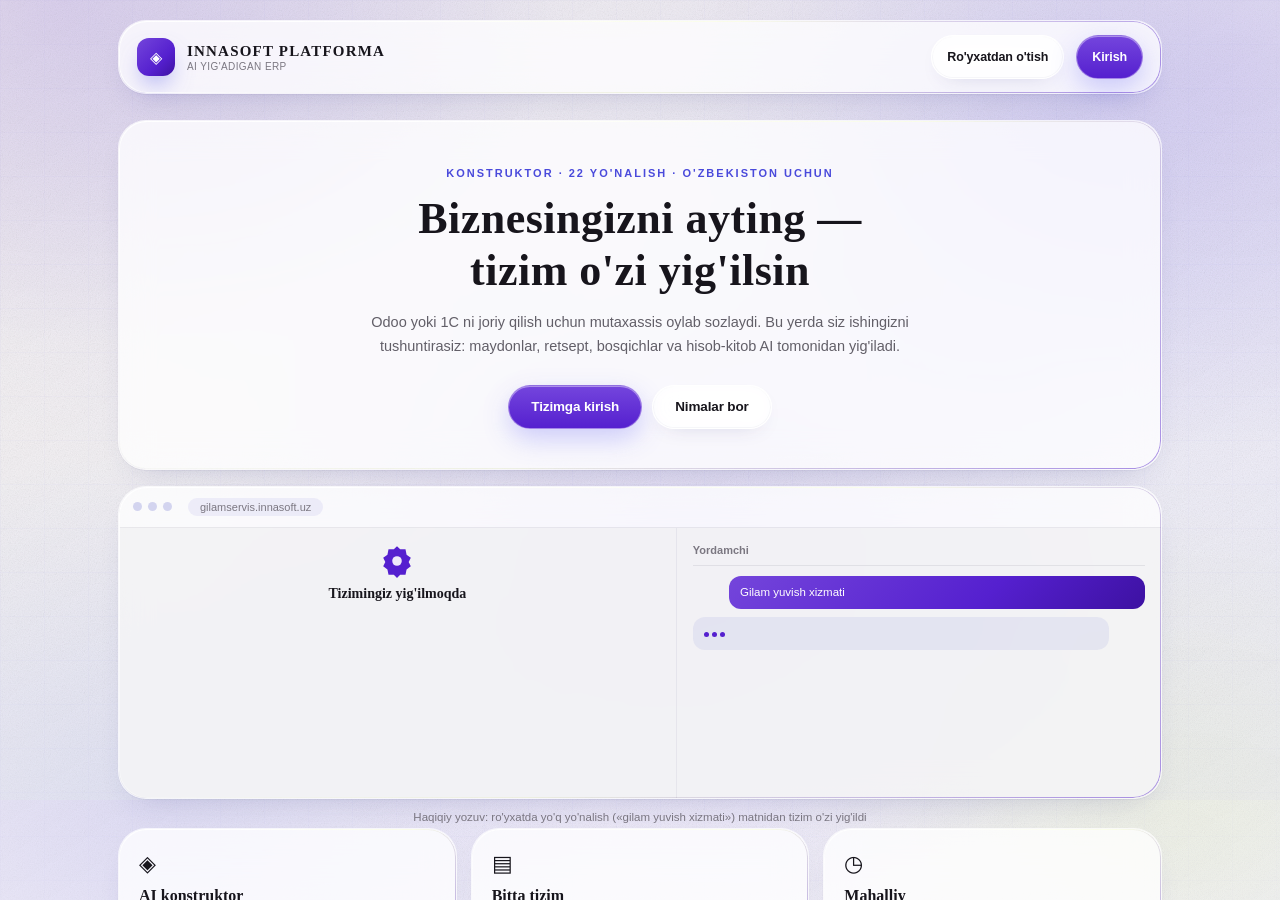
==== commit f1f6f0f6: "Frontend a11y, korporativ sayt marshruti va eauksion moduli Foydalanuvchi kiritgan o'zgarishlar teks" ====
--- a/static/index.html
+++ b/static/index.html
@@ -306,9 +306,9 @@
         <div class="kicker" id="loginKicker">INNASOFT · boshqaruv platformasi</div>
         <p class="login-intro" id="loginIntro">Ish joyingizga kirish uchun ma'lumotlaringizni yozing.</p>
         <div class="login-fields">
-          <label class="fl">Login</label>
+          <label class="fl" for="lg">Login</label>
           <input class="fld" id="lg" placeholder="telefon yoki email" autocomplete="username"/>
-          <label class="fl">Parol</label>
+          <label class="fl" for="pw">Parol</label>
           <div class="login-password">
             <input class="fld" id="pw" type="password" placeholder="Parolingizni kiriting" autocomplete="current-password"/>
             <button class="login-password-toggle" id="loginPasswordToggle" type="button" aria-label="Parolni ko'rsatish" aria-pressed="false">Ko'rsatish</button>
@@ -343,24 +343,24 @@
       <div class="logo" id="brandLogo"></div>
       <div><h1>TIZIM</h1><small>Бошқарув панели</small></div>
     </div>
-    <nav class="nav" id="nav"></nav>
+    <nav class="nav" id="nav" aria-label="Asosiy bo‘limlar"></nav>
     <div class="side-foot">© INNASOFT MChJ<br>TIZIM · v1.0</div>
   </aside>
-  <div class="main">
+  <main class="main">
     <header class="topbar glass">
       <div><div class="page-title" id="ptitle">—</div><div class="page-sub" id="psub"></div></div>
       <div class="spacer"></div>
       <select class="fld" id="firmSel" style="width:auto;padding:8px 12px;font-size:12px;font-weight:600;display:none"
         onchange="setFirm(this.value)"></select>
       <div class="userchip"><div class="av" id="uav">?</div><span id="uname">—</span><small id="urole"></small></div>
-      <button class="btn sm ghost" onclick="logout()" title="Chiqish">⎋</button>
+      <button class="btn sm ghost" onclick="logout()" title="Chiqish" aria-label="Tizimdan chiqish">⎋</button>
     </header>
     <div class="content" id="content"></div>
-  </div>
+  </main>
 </div>
-<nav class="bottom-nav glass" id="bottomNav"></nav>
-<div class="toasts" id="toasts"></div>
-<div class="overlay" id="overlay" onclick="if(event.target===this&&!this.dataset.qulf)closeModal()"><div class="modal glass" id="modalBox"></div></div>
+<nav class="bottom-nav glass" id="bottomNav" aria-label="Mobil bo‘limlar"></nav>
+<div class="toasts" id="toasts" aria-live="polite" aria-relevant="additions"></div>
+<div class="overlay" id="overlay" aria-hidden="true"><div class="modal glass" id="modalBox" role="dialog" aria-modal="true" tabindex="-1"></div></div>
 
 </body>
 </html>
--- a/static/css/brand.css
+++ b/static/css/brand.css
@@ -19,4 +19,28 @@
   --brand-radius-lg:24px;
   --brand-shadow:0 26px 80px rgba(24,10,55,.18);
   --brand-font:Inter,ui-sans-serif,system-ui,-apple-system,BlinkMacSystemFont,"Segoe UI",sans-serif;
+
+  /* INNA product tokenlari ham shu bitta brand manbasidan keladi.
+     Corporate ranglar o'zgarmaydi; ERP uchun o'qiladigan, sokin yuzalar
+     va semantik ranglar alohida alias sifatida beriladi. */
+  --product-canvas:#f4f3ef;
+  --product-canvas-accent:#eeeaf8;
+  --product-surface:#fcfbf8;
+  --product-surface-raised:#ffffff;
+  --product-surface-translucent:rgba(255,255,255,.78);
+  --product-ink:#17151c;
+  --product-ink-secondary:#625f68;
+  --product-ink-tertiary:#7b7781;
+  --product-primary:var(--brand-violet);
+  --product-primary-deep:var(--brand-violet-deep);
+  --product-focus:var(--brand-lime);
+  --product-success:#577a00;
+  --product-warning:#a66a00;
+  --product-danger:#c73545;
+  --product-line:rgba(23,21,28,.1);
+  --product-radius-sm:12px;
+  --product-radius-md:18px;
+  --product-radius-lg:24px;
+  --product-ease-out:cubic-bezier(.23,1,.32,1);
+  --product-ease-in-out:cubic-bezier(.77,0,.175,1);
 }
--- a/static/css/liquid-glass.css
+++ b/static/css/liquid-glass.css
@@ -25,30 +25,30 @@
 
 :root{
   /* ---- FON ---- */
-  --lg-paper:#F7F6F2;              /* iliq off-white */
-  --lg-atmos:#EEF0FF;              /* lavender-blue nafas */
+  --lg-paper:var(--product-canvas);              /* iliq off-white */
+  --lg-atmos:var(--product-canvas-accent);       /* sokin violet nafas */
 
   /* ---- ASOSIY RANG ---- */
-  --lg-primary:#5B5BEF;
-  --lg-primary-light:#7B7CF6;
-  --lg-primary-soft:rgba(91,91,239,.10);
-  --lg-primary-ring:rgba(91,91,239,.28);
+  --lg-primary:var(--product-primary);
+  --lg-primary-light:#7445dd;
+  --lg-primary-soft:rgba(85,32,207,.10);
+  --lg-primary-ring:rgba(85,32,207,.24);
 
   /* ---- IKKINCHI DARAJALI URG'U (lime) ----
      ATAYLAB faqat success / ijobiy holat / AI insight uchun.
      Asosiy UI rangiga aylanmaydi. */
-  --lg-lime:#8FBF00;
-  --lg-lime-soft:rgba(143,191,0,.14);
+  --lg-lime:var(--brand-lime);
+  --lg-lime-soft:rgba(201,240,0,.14);
 
   /* ---- MATN ---- */
-  --lg-text:#17182B;
-  --lg-text-2:#6D708C;
-  --lg-text-3:#83869E;
+  --lg-text:var(--product-ink);
+  --lg-text-2:var(--product-ink-secondary);
+  --lg-text-3:var(--product-ink-tertiary);
 
   /* ---- SEMANTIK ---- */
-  --lg-neg:#E5484D;
+  --lg-neg:var(--product-danger);
   --lg-neg-soft:rgba(229,72,77,.12);
-  --lg-warn:#C98A14;
+  --lg-warn:var(--product-warning);
   --lg-warn-soft:rgba(201,138,20,.14);
 
   /* ---- RADIUS ---- */
@@ -58,8 +58,8 @@
   --lg-r-pill:999px;
 
   /* ---- MATERIAL DARAJALARI ---- */
-  --lg-l2-bg:rgba(255,255,255,.46);
-  --lg-l2-blur:blur(30px) saturate(165%);
+  --lg-l2-bg:var(--product-surface-translucent);
+  --lg-l2-blur:blur(16px) saturate(125%);
   --lg-l2-line:rgba(255,255,255,.95);
   /* Ikki qatlamli soya: yaqin (shakl) + uzoq (chuqurlik) + ichki
      yuqori highlight (yorug'lik sinishi). Shu uchtasi birga
@@ -70,17 +70,17 @@
                  inset 0 -18px 30px -22px rgba(120,124,220,.16);
 
   --lg-l3-bg:rgba(255,255,255,.68);
-  --lg-l3-blur:blur(18px) saturate(150%);
+  --lg-l3-blur:blur(12px) saturate(125%);
   --lg-l3-shadow:0 6px 18px rgba(70,70,150,.10),
                  inset 0 1px 0 rgba(255,255,255,.85);
 
   --lg-l4-bg:rgba(255,255,255,.78);
-  --lg-l4-blur:blur(40px) saturate(160%);
+  --lg-l4-blur:blur(24px) saturate(130%);
   --lg-l4-shadow:0 32px 80px rgba(40,42,110,.20),
                  inset 0 1px 0 rgba(255,255,255,.9);
 
   --lg-l5-bg:linear-gradient(180deg,rgba(255,255,255,.82),rgba(255,255,255,.70));
-  --lg-l5-blur:blur(30px) saturate(150%);
+  --lg-l5-blur:blur(20px) saturate(130%);
   --lg-l5-shadow:-1px 0 2px rgba(40,42,110,.05),
                  -26px 0 70px -24px rgba(60,62,140,.26),
                  inset 1px 0 0 rgba(255,255,255,.95),
@@ -90,7 +90,7 @@
   --lg-fast:180ms;
   --lg-mid:240ms;
   --lg-slow:300ms;
-  --lg-ease:cubic-bezier(.22,1,.36,1);   /* ease-out, spring hissi */
+  --lg-ease:var(--product-ease-out);     /* tez va sokin ease-out */
 
   /* Mavjud tokenlarni ham yangi palitraga bog'laymiz — eski
      komponentlar avtomat moslashadi, ular uchun alohida qoida
@@ -104,7 +104,7 @@
   --ink-3:var(--lg-text-3);
   --danger:var(--lg-neg);
   --warn:var(--lg-warn);
-  --ok:var(--lg-lime);
+  --ok:var(--product-success);
   --hair:rgba(23,24,43,.08);
   --radius:var(--lg-r-lg);
 }
@@ -148,6 +148,28 @@
    kontentdan past. Endi shisha yuzalar orqali HAQIQATAN rang
    ko'rinadi va material «shisha»dek o'qiladi.
    --------------------------------------------------------------------- */
+/* =====================================================================
+   FON — UCH QATLAM
+
+   Tekis rang arzon ko'rinadi, kuchli gradient esa kontentni yeydi.
+   Shuning uchun fon uchta juda sust qatlamdan yig'iladi va HAR BIRI
+   o'z vazifasini bajaradi:
+
+     1. YORUG'LIK  — chuqurlik beradi, yuzalar suzayotgandek ko'rinadi
+     2. TO'R       — o'lcham hissi, «tizim» tuyg'usi
+     3. DONA       — yalang'och rangdagi «raqamli» hissini yo'qotadi
+
+   Uchalasi ham `pointer-events:none` va salbiy z-index'da — hech
+   qanday bosishga xalaqit bermaydi.
+   ===================================================================== */
+:root{
+  /* To'r qadami — masofa shkalasidan olinadi, tasodifiy son emas */
+  --pat-tor:44px;
+  --pat-tor-rang:rgba(91,91,239,.055);
+  --pat-nuqta-rang:rgba(91,91,239,.085);
+}
+
+/* 1-QATLAM — yorug'lik dog'lari */
 body::before{
   content:"";
   position:fixed;inset:0;z-index:-1;pointer-events:none;
@@ -156,6 +178,38 @@
     radial-gradient(880px 620px at 86% 10%, rgba(99,102,246,.34)  0%, transparent 56%),
     radial-gradient(820px 620px at 52% 66%, rgba(150,142,255,.26) 0%, transparent 60%),
     radial-gradient(700px 540px at 90% 88%, rgba(201,240,90,.14)  0%, transparent 58%);
+}
+
+/* 2 va 3-QATLAM — to'r va dona.
+   Ikkalasi bitta elementda: brauzer uchun bitta qatlam arzonroq. */
+body::after{
+  content:"";
+  position:fixed;inset:0;z-index:-1;pointer-events:none;
+  background-image:
+    /* dona — SVG shovqin, rasm fayli kerak emas */
+    url("data:image/svg+xml,%3Csvg xmlns='http://www.w3.org/2000/svg' width='140' height='140'%3E%3Cfilter id='n'%3E%3CfeTurbulence type='fractalNoise' baseFrequency='.85' numOctaves='3' stitchTiles='stitch'/%3E%3CfeColorMatrix type='saturate' values='0'/%3E%3C/filter%3E%3Crect width='140' height='140' filter='url(%23n)' opacity='.4'/%3E%3C/svg%3E"),
+    /* to'r — ikki yo'nalishli ingichka chiziq */
+    linear-gradient(var(--pat-tor-rang) 1px, transparent 1px),
+    linear-gradient(90deg, var(--pat-tor-rang) 1px, transparent 1px);
+  background-size:140px 140px, var(--pat-tor) var(--pat-tor), var(--pat-tor) var(--pat-tor);
+  opacity:.5;
+  /* To'r ekran chetlarida so'nadi — ramka hissi bermaydi */
+  -webkit-mask-image:radial-gradient(130% 110% at 50% 40%, #000 42%, transparent 92%);
+  mask-image:radial-gradient(130% 110% at 50% 40%, #000 42%, transparent 92%);
+}
+
+/* NAQSH VARIANTLARI — `<body class="fon-nuqta">` bilan almashtiriladi.
+   Mijozga ko'ra fon xarakterini o'zgartirish uchun; standarti to'r. */
+body.fon-nuqta::after{
+  background-image:
+    url("data:image/svg+xml,%3Csvg xmlns='http://www.w3.org/2000/svg' width='140' height='140'%3E%3Cfilter id='n'%3E%3CfeTurbulence type='fractalNoise' baseFrequency='.85' numOctaves='3' stitchTiles='stitch'/%3E%3CfeColorMatrix type='saturate' values='0'/%3E%3C/filter%3E%3Crect width='140' height='140' filter='url(%23n)' opacity='.4'/%3E%3C/svg%3E"),
+    radial-gradient(var(--pat-nuqta-rang) 1.4px, transparent 1.5px);
+  background-size:140px 140px, var(--pat-tor) var(--pat-tor);
+}
+body.fon-toza::after{
+  background-image:
+    url("data:image/svg+xml,%3Csvg xmlns='http://www.w3.org/2000/svg' width='140' height='140'%3E%3Cfilter id='n'%3E%3CfeTurbulence type='fractalNoise' baseFrequency='.85' numOctaves='3' stitchTiles='stitch'/%3E%3CfeColorMatrix type='saturate' values='0'/%3E%3C/filter%3E%3Crect width='140' height='140' filter='url(%23n)' opacity='.4'/%3E%3C/svg%3E");
+  background-size:140px 140px;
 }
 
 /* =====================================================================
@@ -237,7 +291,7 @@
   grid-template-columns:250px 1fr;
   padding:var(--lg-chet);
   gap:var(--lg-chet);
-  transition:grid-template-columns var(--lg-mid) var(--lg-ease);
+  transition:none;
 }
 body.ai-ochiq .app.on{grid-template-columns:78px 1fr}
 
@@ -259,8 +313,7 @@
      ustun esa 14px da turardi va tepalari bir chiziqqa tushmasdi. */
   margin:0;
   background:rgba(255,255,255,.42);
-  transition:width var(--lg-mid) var(--lg-ease),
-             padding var(--lg-mid) var(--lg-ease);
+  transition:none;
 }
 .side .nav a{
   border-radius:var(--lg-r-md);
@@ -344,7 +397,7 @@
      to'ldirma beriladi. */
   body.ai-ochiq .main{
     padding-right:calc(min(420px,100vw) + var(--lg-chet));
-    transition:padding-right var(--lg-slow) var(--lg-ease);
+    transition:none;
   }
 
   /* Yig'ilganda tooltip — label hover bilan ko'rinadi */
@@ -751,6 +804,267 @@
 }
 
 /* =====================================================================
+   IKONOGRAFIYA — bitta oila (talab 12)
+
+   Emoji olib tashlandi. Sabab estetik emas, tizimli: emoji har
+   platformada boshqa rassom qo'lidan chiqqan, rangi `currentColor` ga
+   bo'ysunmaydi, matn qatorida balandligi sakraydi va o'lchami shrift
+   o'lchamiga bog'lanib qoladi. Ikonkalar esa chiziqli, bitta to'rda
+   va interfeys rangi bilan yashaydi.
+   ===================================================================== */
+.btn svg,.tag svg,.muted svg,.sec svg,.fl svg{
+  /* Matn bilan bir chiziqda tursin — pastga ham, tepaga ham surilmasin */
+  vertical-align:-.14em;
+  flex:0 0 auto;
+}
+.btn svg{margin-right:.1em}
+
+/* Qidiruv maydoni — ikonka maydon ICHIDA.
+   Emoji `placeholder` ichida turardi: uni bo'yab ham, joylashtirib ham
+   bo'lmasdi va matn yozilganda birga yo'qolardi. */
+.fld.qidir{
+  padding-left:40px;
+  background-image:url("data:image/svg+xml,%3Csvg xmlns='http://www.w3.org/2000/svg' width='18' height='18' viewBox='0 0 24 24' fill='none' stroke='%236D708C' stroke-width='1.7' stroke-linecap='round'%3E%3Ccircle cx='11' cy='11' r='7'/%3E%3Cpath d='M20.2 20.2 16 16'/%3E%3C/svg%3E");
+  background-repeat:no-repeat;
+  background-position:13px center;
+}
+.fld.qidir:focus{
+  background-image:url("data:image/svg+xml,%3Csvg xmlns='http://www.w3.org/2000/svg' width='18' height='18' viewBox='0 0 24 24' fill='none' stroke='%235B5BEF' stroke-width='1.7' stroke-linecap='round'%3E%3Ccircle cx='11' cy='11' r='7'/%3E%3Cpath d='M20.2 20.2 16 16'/%3E%3C/svg%3E");
+}
+
+/* Bo'sh holat belgisi — ilgari 28-34px lik emoji edi */
+.bosh-belgi{
+  display:flex;align-items:center;justify-content:center;
+  width:64px;height:64px;margin:0 auto 12px;
+  border-radius:20px;
+  color:var(--lg-primary);
+  background:rgba(91,91,239,.08);
+  border:1px solid rgba(91,91,239,.16);
+}
+
+/* Til tanlash — bayroq emoji o'rniga harf belgisi.
+   Bayroq til emas: «ru» Rossiya bilan, «uz» O'zbekiston bilan teng
+   emas, va bayroq emojisi ba'zi tizimlarda umuman chizilmaydi. */
+.til-belgi{
+  display:inline-flex;align-items:center;justify-content:center;
+  min-width:46px;height:34px;padding:0 10px;margin-bottom:8px;
+  border-radius:12px;
+  font-size:14px;font-weight:680;letter-spacing:.04em;
+  color:var(--lg-primary);
+  background:rgba(91,91,239,.09);
+  border:1px solid rgba(91,91,239,.18);
+}
+
+/* =====================================================================
+   KIRISH EKRANI — tinch, iliq, yirik sarlavha
+
+   Namuna: markazdagi tor kartochka emas, IKKI USTUN. Chapda gap —
+   sarlavha sahifadagi eng katta narsa, u KARTA ICHIDA emas, iliq
+   fonda turadi. O'ngda ko'rgazma. Kirish ekrani hali mahsulot ichi
+   emas, shuning uchun u shishasiz va tinch.
+
+   MANTIQQA TEGILMAYDI: `doLogin`, `lendingOrqaga`, `lg`, `pw` va
+   qolgan hamma id o'z joyida. Bu yerda faqat ko'rinish.
+   ===================================================================== */
+.login-screen{
+  background:#F5F3EE;
+  padding:clamp(14px,2.2vw,32px);
+}
+.login-layout{
+  width:min(1320px,100%);
+  background:transparent;
+  box-shadow:none;
+  gap:clamp(24px,3.4vw,56px);
+  grid-template-columns:minmax(430px,1.05fr) minmax(400px,1fr);
+  align-items:stretch;
+}
+.login-card{
+  background:transparent;
+  padding:clamp(20px,2.6vw,44px) clamp(20px,3.4vw,60px);
+  justify-content:center;
+}
+.login-wordmark{color:#17182B;font-weight:800;letter-spacing:-.03em;font-size:17px}
+.login-card .logo-xl{
+  width:44px;height:44px;border-radius:12px;margin:0 0 30px;
+  background:#17182B;box-shadow:none;
+}
+
+/* SARLAVHA — sahifadagi eng katta narsa */
+.login-card h1{
+  font-family:var(--serif);
+  font-size:clamp(38px,4.6vw,62px);
+  font-weight:500;
+  line-height:1.0;
+  letter-spacing:-.025em;
+  color:#17182B;
+  margin:0 0 14px;
+}
+.login-card .kicker{
+  font-size:10px;letter-spacing:.15em;font-weight:700;
+  color:#8B6F4E;margin:0 0 18px;
+}
+.login-intro{
+  font-size:15.5px;line-height:1.5;color:#5B5754;
+  max-width:36ch;margin:0 0 30px;
+}
+
+/* Forma FONDA turadi — ortiqcha ramka yo'q. Namunadagi kartochka
+   fondan deyarli farq qilmaydi, shuning uchun ramka o'rniga
+   bo'sh joy va tinch maydonlar ishlatiladi. */
+.login-form-wrap{
+  width:min(410px,100%);margin:0;
+  background:transparent;border:none;padding:0;box-shadow:none;
+}
+.login-fields .fl{
+  font-size:10.5px;letter-spacing:.07em;font-weight:650;
+  color:#6B6764;margin-top:16px;
+}
+.login-fields .fl:first-child{margin-top:0}
+.login-fields .fld{
+  height:52px;border-radius:12px;
+  border:1px solid rgba(23,24,43,.15);
+  background:#fff;color:#17182B;font-size:14.5px;padding:0 15px;
+  box-shadow:0 1px 2px rgba(23,24,43,.03);
+  transition:border-color var(--lg-fast) var(--lg-ease),
+             box-shadow var(--lg-fast) var(--lg-ease);
+}
+.login-fields .fld:focus{
+  border-color:#17182B;
+  box-shadow:0 0 0 3px rgba(23,24,43,.09);
+}
+.login-fields .fld::placeholder{color:#A8A5A1}
+.login-password-toggle{color:#6B6764;font-weight:600;font-size:12px}
+.login-password-toggle:hover{color:#17182B}
+
+/* Asosiy tugma — qora, keng, sarlavha bilan bir vaznda */
+.login-submit{
+  height:52px;width:100%;margin-top:24px;
+  border-radius:12px;
+  background:#17182B!important;
+  border:none!important;box-shadow:none!important;
+  color:#fff;font-size:14.5px;font-weight:600;
+  justify-content:center;
+  transition:background-color var(--lg-fast) var(--lg-ease),
+             transform var(--lg-fast) var(--lg-ease);
+}
+.login-submit:hover{background:#33344F!important;transform:translateY(-1px)}
+.login-submit:active{transform:translateY(0)}
+.login-submit span,.login-submit svg{margin-left:7px;color:#fff}
+
+.login-back{
+  width:100%;justify-content:center;margin-top:11px;
+  height:46px;border-radius:12px;
+  background:#fff!important;
+  border:1px solid rgba(23,24,43,.13)!important;
+  color:#5B5754!important;font-size:13.5px;font-weight:600;
+}
+.login-back:hover{background:#FAF9F6!important;color:#17182B!important}
+
+.login-security{
+  justify-content:flex-start;margin-top:20px;
+  font-size:11.5px;color:#8B8783;
+}
+.login-security span{color:#8B8783}
+.login-foot{margin-top:26px;font-size:11px;color:#A8A5A1!important;text-align:left}
+
+.login-workspace{
+  border-radius:13px;background:#EDEBE4;
+  border:1px solid rgba(23,24,43,.07);
+  margin:0 0 22px;padding:11px 13px;
+}
+.login-workspace-mark{border-radius:9px;background:#17182B}
+
+/* O'ng ustun — yumaloq ko'rgazma, chetga yopishmaydi */
+.login-showcase{border-radius:22px;min-height:auto;padding:26px}
+
+@media (max-width:980px){
+  .login-layout{grid-template-columns:1fr;min-height:auto}
+  .login-showcase{display:none}
+  .login-card{padding:28px 22px;min-height:100dvh;justify-content:center}
+  .login-form-wrap{width:100%;max-width:420px}
+  .login-card h1{font-size:40px}
+}
+
+/* =====================================================================
+   KARTOCHKA ICHIDAGI KO'RSATKICHLAR — yorliq va qiymat yonma-yon
+
+   Nuqson: yorliq/qiymat juftliklari `between` bilan chiziladi.
+   Kartochka tor bo'lsa bu to'g'ri, keng bo'lsa yorliq chap chetda,
+   qiymati o'ng chetda — orasida 600px bo'sh joy qolib, ko'z
+   ularni bog'lay olmasdi. Endi ikki ustunli to'r: yorliq qiymatiga
+   yopishib turadi va kartochka kengaysa ham ajralmaydi.
+   ===================================================================== */
+.krt-jadval{
+  display:grid;
+  grid-template-columns:auto 1fr;
+  gap:2px var(--s3,12px);
+  align-items:baseline;
+  margin-top:8px;
+  font-size:12.5px;
+  cursor:pointer;
+}
+.krt-jadval > .muted{font-size:11.5px}
+.krt-jadval > b,.krt-jadval > span:not(.muted){
+  justify-self:start;font-variant-numeric:tabular-nums;
+}
+
+/* =====================================================================
+   BOSH SAHIFA — tez amallar qatori
+
+   Nuqson: qator kartochka enidan uzun bo'lsa oxirgi tugma chetda
+   KESILIB qolardi — foydalanuvchi u yerda yana amal borligini
+   bilmasdi. Endi qator gorizontal suriladi va chetida yumshoq
+   so'nish bor: «davomi bor» degani ko'rinib turadi.
+   ===================================================================== */
+.dash-tez{
+  display:flex;gap:10px;
+  overflow-x:auto;
+  padding-bottom:4px;
+  scrollbar-width:none;
+  -webkit-mask-image:linear-gradient(90deg,#000 0,#000 calc(100% - 28px),transparent 100%);
+  mask-image:linear-gradient(90deg,#000 0,#000 calc(100% - 28px),transparent 100%);
+}
+.dash-tez::-webkit-scrollbar{display:none}
+.dash-tez .btn{flex:0 0 auto}
+
+/* =====================================================================
+   BUYURTMA KARTOCHKASI — bosqich chizig'i va suzuvchi tugmalar
+   ===================================================================== */
+
+/* Bosqich yorliqlari nuqtalar bilan bir chiziqda tursin.
+   Nuqsоn: `justify-content:space-between` yorliqlarni chetlarga
+   itarardi, nuqtalar esa o'z joyida qolardi — oxirgi yorliq
+   nuqtasidan chetga chiqib ketardi va kartochka qirrasiga
+   yopishardi. Endi har yorliq teng ulushda va nuqtasi ustida. */
+.trk-labs{
+  display:grid;
+  grid-auto-flow:column;
+  grid-auto-columns:1fr;
+  justify-content:stretch;
+  gap:4px;
+  font-size:10px;
+  line-height:1.25;
+}
+.trk-labs span{text-align:center}
+.trk-labs span:first-child{text-align:left}
+.trk-labs span:last-child{text-align:right}
+
+/* =====================================================================
+   SUZUVCHI TUGMA — pastki menyu bilan URISHMASIN
+
+   Nuqson: telefonda AI tugmasi pastki menyuning eng o'ng bandi
+   («Яна») ustida turardi — barmoq qaysi biriga tegishini bilmasdi.
+   Pastki menyu ko'ringan holatda tugma uning USTIGA ko'tariladi.
+   ===================================================================== */
+@media (max-width:860px){
+  .agent-och{
+    right:var(--lg-chet);
+    /* pastki menyu balandligi + o'z chekkasi */
+    bottom:calc(64px + var(--lg-chet) * 2);
+  }
+}
+
+/* =====================================================================
    HARAKATNI KAMAYTIRISH
    `quality.css` da global himoya bor; bu yerda shu qatlamdagi
    ko'chish va masshtab aniq nomlanadi — mazmun beruvchi rang va
--- a/static/css/liquid-glass-refinement.css
+++ b/static/css/liquid-glass-refinement.css
@@ -10,8 +10,8 @@
   /* Bir xil "sutli" yuzani yo'qotish uchun darajalar orasidagi farq
      ataylab kattalashtirildi. Blur 30–40px dan pastroq: kontur aniq,
      shisha hissi esa orqa fon ranglari orqali saqlanadi. */
-  --lg-l2-bg:rgba(255,255,255,.58);
-  --lg-l2-blur:blur(20px) saturate(135%);
+  --lg-l2-bg:var(--product-surface-translucent);
+  --lg-l2-blur:blur(16px) saturate(125%);
   --lg-l2-line:rgba(255,255,255,.72);
   --lg-l2-shadow:
     0 1px 1px rgba(39,40,92,.05),
@@ -20,21 +20,21 @@
     inset 0 0 0 1px rgba(36,38,82,.035);
 
   --lg-l3-bg:rgba(255,255,255,.74);
-  --lg-l3-blur:blur(14px) saturate(135%);
+  --lg-l3-blur:blur(12px) saturate(125%);
   --lg-l3-shadow:
     0 8px 22px -14px rgba(51,52,123,.28),
     inset 0 1px 0 rgba(255,255,255,.88),
     inset 0 0 0 1px rgba(35,37,78,.035);
 
   --lg-l4-bg:rgba(251,251,255,.86);
-  --lg-l4-blur:blur(28px) saturate(140%);
+  --lg-l4-blur:blur(24px) saturate(130%);
   --lg-l4-shadow:
     0 34px 86px -30px rgba(35,37,92,.38),
     0 8px 24px -16px rgba(35,37,92,.22),
     inset 0 1px 0 rgba(255,255,255,.92);
 
   --lg-l5-bg:linear-gradient(180deg,rgba(252,252,255,.88),rgba(247,248,255,.78));
-  --lg-l5-blur:blur(24px) saturate(140%);
+  --lg-l5-blur:blur(20px) saturate(130%);
   --lg-l5-shadow:
     -22px 0 64px -34px rgba(48,49,126,.42),
     0 18px 52px -30px rgba(48,49,126,.28),
@@ -52,13 +52,13 @@
    tumanga ko'mmaydi. Markazdagi oqish zona o'qishni tinch saqlaydi. */
 body::before{
   background:
-    radial-gradient(760px 520px at 5% 0%,rgba(111,114,244,.26),transparent 67%),
-    radial-gradient(820px 560px at 96% 8%,rgba(136,139,255,.22),transparent 68%),
-    radial-gradient(700px 520px at 52% 62%,rgba(118,121,246,.11),transparent 72%),
-    radial-gradient(640px 480px at 92% 94%,rgba(201,240,90,.07),transparent 70%),
-    linear-gradient(145deg,rgba(247,246,242,.5),rgba(238,240,255,.42));
-}
-.paper-bg{opacity:.82}
+    radial-gradient(760px 520px at 5% 0%,rgba(85,32,207,.14),transparent 67%),
+    radial-gradient(820px 560px at 96% 8%,rgba(116,69,221,.11),transparent 68%),
+    radial-gradient(700px 520px at 52% 62%,rgba(85,32,207,.055),transparent 72%),
+    radial-gradient(640px 480px at 92% 94%,rgba(201,240,0,.045),transparent 70%),
+    linear-gradient(145deg,rgba(247,240,234,.62),rgba(238,234,248,.42));
+}
+.paper-bg{opacity:.38}
 
 /* Apple-inspired degani Apple UI nusxasi emas: system font, aniq
    tracking va o'qiladigan leading. Eski serif page title olib tashlandi. */
@@ -69,6 +69,7 @@
 .page-title{font-size:24px;line-height:1.12;font-weight:720;letter-spacing:-.035em}
 .page-sub{margin-top:4px;line-height:1.35;color:#62657f}
 .sec{line-height:1.25;letter-spacing:-.02em}
+.page{animation:none}
 
 /* L2 — umumiy ish yuzasi. Oq highlight endi kontur emas, yorug'lik
    qatlami sifatida seziladi; to'q ichki hairline shaklni ushlab turadi. */
@@ -79,7 +80,9 @@
 }
 .card,.ccard{
   background:
-    linear-gradient(145deg,rgba(255,255,255,.72),rgba(250,250,255,.49));
+    linear-gradient(145deg,rgba(255,255,255,.96),rgba(252,251,248,.9));
+  -webkit-backdrop-filter:none;
+  backdrop-filter:none;
 }
 
 /* Strukturaviy chrome ish kartasidan biroz zichroq bo'lishi kerak. */
@@ -217,7 +220,28 @@
   border-color:rgba(255,255,255,.82);
   box-shadow:var(--lg-l4-shadow),inset 0 0 0 1px rgba(37,39,80,.035);
 }
-.overlay{background:rgba(40,42,92,.16);backdrop-filter:blur(7px) saturate(115%)}
+.overlay{
+  display:flex;
+  visibility:hidden;
+  pointer-events:none;
+  opacity:0;
+  background:rgba(28,20,42,.2);
+  backdrop-filter:blur(7px) saturate(115%);
+  transition:opacity 180ms var(--product-ease-out),visibility 0s linear 180ms;
+}
+.overlay.show{
+  visibility:visible;
+  pointer-events:auto;
+  opacity:1;
+  transition:opacity 180ms var(--product-ease-out);
+}
+.modal{
+  animation:none;
+  opacity:0;
+  transform:translateY(10px) scale(.98);
+  transition:transform 240ms var(--product-ease-out),opacity 180ms var(--product-ease-out);
+}
+.overlay.show .modal{opacity:1;transform:none}
 
 /* Kontrast va transparency accessibility — effect hech qachon
    foydalanuvchini interfeysdan mahrum qilmaydi. */
@@ -236,6 +260,9 @@
 @media(prefers-reduced-motion:reduce){
   .btn,.fchip,.agent-icon,.side .nav a{transition-property:background-color,border-color,color,box-shadow}
   .btn:hover,.btn:active,.fchip:active,.agent-icon:active{transform:none!important}
+  .overlay{transition:opacity 120ms linear,visibility 0s linear 120ms}
+  .overlay.show{transition:opacity 120ms linear}
+  .modal{transform:none!important;transition:opacity 120ms linear}
 }
 
 @media(max-width:900px){
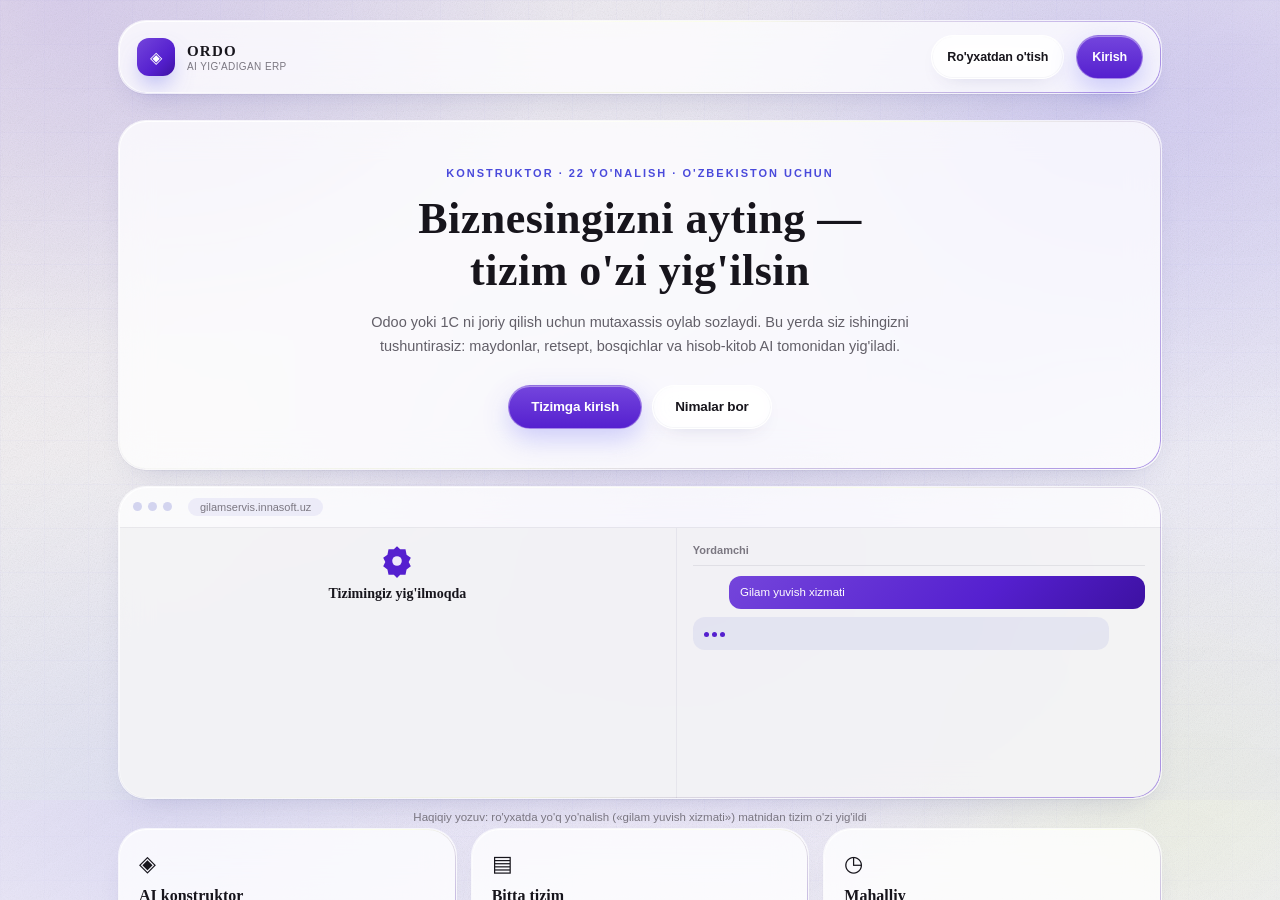
==== commit 2b8914b0: "ORDO rebrend — mahsulot nomi (INNASOFT MChJ kompaniya qoladi) Mahsulot nomi TIZIM / "INNASOFT PLATFO" ====
--- a/static/index.html
+++ b/static/index.html
@@ -3,7 +3,7 @@
 <head>
 <meta charset="UTF-8"/>
 <meta name="viewport" content="width=device-width, initial-scale=1.0, maximum-scale=1.0, user-scalable=no"/>
-<title>TIZIM — Ишлаб чиқариш бошқаруви · INNASOFT</title>
+<title>ORDO — Ишлаб чиқариш бошқаруви · INNASOFT</title>
 <link rel="icon" type="image/svg+xml" href="data:image/svg+xml,<svg xmlns=%22http://www.w3.org/2000/svg%22 viewBox=%220 0 100 100%22><text y=%22.9em%22 font-size=%2290%22>📦</text></svg>">
 <script defer src="https://telegram.org/js/telegram-web-app.js"></script>
 <link rel="stylesheet" href="/static/css/style.css">
@@ -111,7 +111,7 @@
 
   <div class="lnd-top glass">
     <div class="logo">◈</div>
-    <div><h1>INNASOFT PLATFORMA</h1><small>AI yig'adigan ERP</small></div>
+    <div><h1>ORDO</h1><small>AI yig'adigan ERP</small></div>
     <div class="spacer"></div>
     <button class="btn" onclick="rxOch()">Ro'yxatdan o'tish</button>
     <button class="btn pri" onclick="lendingKirish()">Kirish</button>
@@ -295,15 +295,15 @@
 <div class="login-screen" id="loginScreen" style="display:none">
   <div class="login-layout">
     <section class="login-card" aria-labelledby="loginTitle">
-      <a class="login-wordmark" href="/" aria-label="INNASOFT bosh sahifasi">INNASOFT<span>®</span></a>
+      <a class="login-wordmark" href="/" aria-label="ORDO bosh sahifasi">ORDO<span>®</span></a>
       <div class="login-workspace" id="loginWorkspace" aria-live="polite">
         <span class="login-workspace-mark" id="loginWorkspaceMark">◈</span>
-        <span><b id="loginWorkspaceName">INNASOFT</b><small id="loginWorkspaceDomain">Xavfsiz ish maydoni</small></span>
+        <span><b id="loginWorkspaceName">ORDO</b><small id="loginWorkspaceDomain">Xavfsiz ish maydoni</small></span>
       </div>
       <div class="login-form-wrap">
         <div class="logo-xl" id="loginLogo"></div>
         <h1 id="loginTitle">Tizimga kirish</h1>
-        <div class="kicker" id="loginKicker">INNASOFT · boshqaruv platformasi</div>
+        <div class="kicker" id="loginKicker">ORDO · boshqaruv platformasi</div>
         <p class="login-intro" id="loginIntro">Ish joyingizga kirish uchun ma'lumotlaringizni yozing.</p>
         <div class="login-fields">
           <label class="fl" for="lg">Login</label>
@@ -341,10 +341,10 @@
   <aside class="side glass">
     <div class="brand">
       <div class="logo" id="brandLogo"></div>
-      <div><h1>TIZIM</h1><small>Бошқарув панели</small></div>
+      <div><h1>ORDO</h1><small>Бошқарув панели</small></div>
     </div>
     <nav class="nav" id="nav" aria-label="Asosiy bo‘limlar"></nav>
-    <div class="side-foot">© INNASOFT MChJ<br>TIZIM · v1.0</div>
+    <div class="side-foot">© INNASOFT MChJ<br>ORDO · v1.0</div>
   </aside>
   <main class="main">
     <header class="topbar glass">
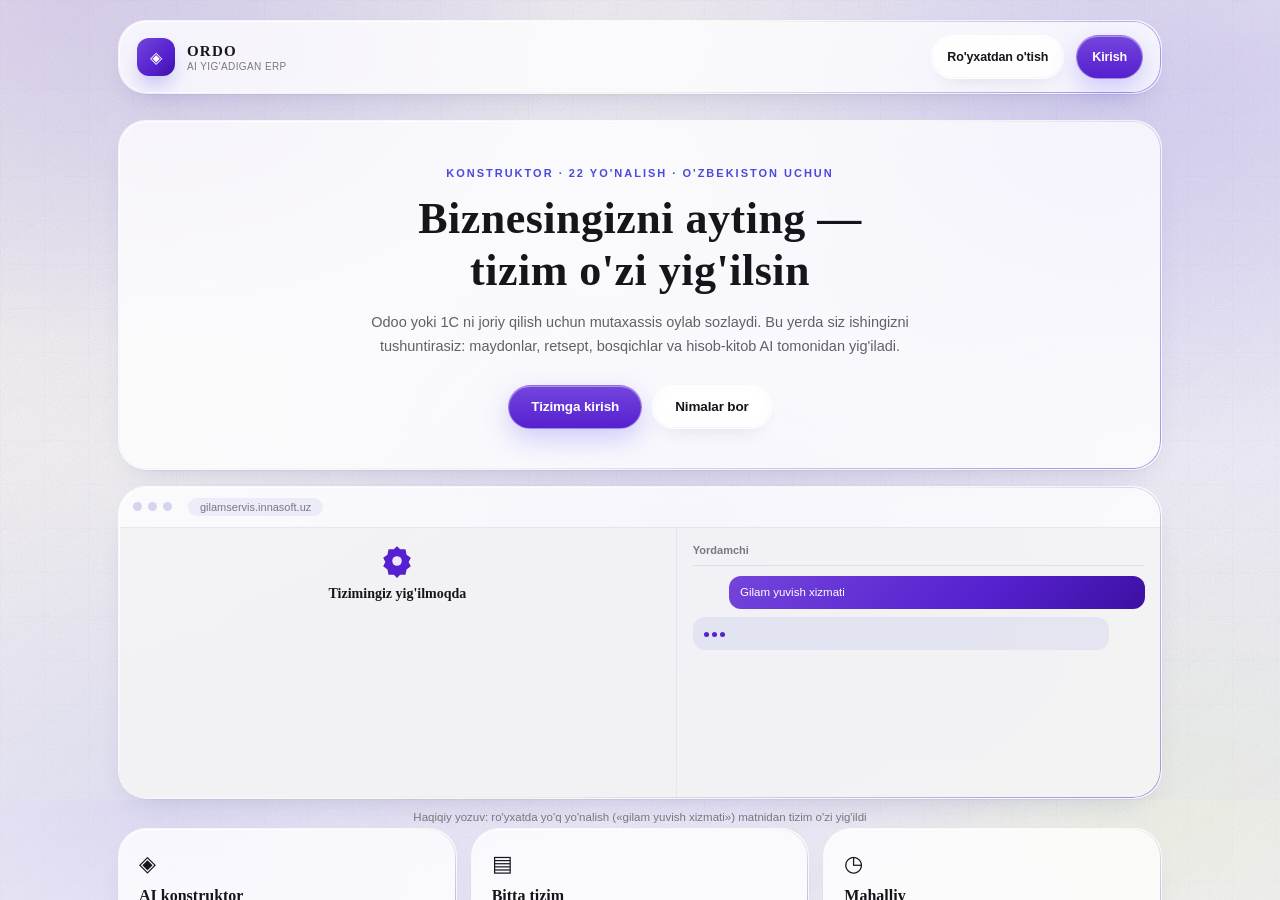
==== commit 5ff2735e: "Fon gradienti — senior yondashuv: bitta yorug'lik manbai Ilgari 4 ta sochilgan rangli dog' (2 indigo" ====
--- a/static/index.html
+++ b/static/index.html
@@ -79,17 +79,17 @@
     </linearGradient>
 
     <radialGradient id="nur1" cx="50%" cy="50%" r="50%">
-      <stop offset="0%"   stop-color="#9AA0FF" stop-opacity=".34"/>
+      <stop offset="0%"   stop-color="#9AA0FF" stop-opacity=".12"/>
       <stop offset="100%" stop-color="#9AA0FF" stop-opacity="0"/>
     </radialGradient>
     <radialGradient id="nur2" cx="50%" cy="50%" r="50%">
-      <stop offset="0%"   stop-color="#7FD1C9" stop-opacity=".22"/>
+      <stop offset="0%"   stop-color="#7FD1C9" stop-opacity=".10"/>
       <stop offset="100%" stop-color="#7FD1C9" stop-opacity="0"/>
     </radialGradient>
 
     <!-- Juda sust to'r: «tizim/reja» hissi, e'tiborni tortmaydi -->
     <pattern id="tor" width="46" height="46" patternUnits="userSpaceOnUse">
-      <path d="M46 0H0V46" fill="none" stroke="#5E63E0" stroke-opacity=".05"
+      <path d="M46 0H0V46" fill="none" stroke="#5E63E0" stroke-opacity=".035"
             stroke-width="1"/>
     </pattern>
   </defs>
@@ -295,13 +295,12 @@
 <div class="login-screen" id="loginScreen" style="display:none">
   <div class="login-layout">
     <section class="login-card" aria-labelledby="loginTitle">
-      <a class="login-wordmark" href="/" aria-label="ORDO bosh sahifasi">ORDO<span>®</span></a>
+      <a class="login-wordmark" href="/" aria-label="ORDO bosh sahifasi"><img src="/static/img/ordo.png" alt="ORDO"></a>
       <div class="login-workspace" id="loginWorkspace" aria-live="polite">
         <span class="login-workspace-mark" id="loginWorkspaceMark">◈</span>
         <span><b id="loginWorkspaceName">ORDO</b><small id="loginWorkspaceDomain">Xavfsiz ish maydoni</small></span>
       </div>
       <div class="login-form-wrap">
-        <div class="logo-xl" id="loginLogo"></div>
         <h1 id="loginTitle">Tizimga kirish</h1>
         <div class="kicker" id="loginKicker">ORDO · boshqaruv platformasi</div>
         <p class="login-intro" id="loginIntro">Ish joyingizga kirish uchun ma'lumotlaringizni yozing.</p>
@@ -340,8 +339,8 @@
 <div class="app" id="app">
   <aside class="side glass">
     <div class="brand">
-      <div class="logo" id="brandLogo"></div>
-      <div><h1>ORDO</h1><small>Бошқарув панели</small></div>
+      <img class="brand-wordmark" src="/static/img/ordo.png" alt="ORDO">
+      <small class="brand-sub">Бошқарув панели</small>
     </div>
     <nav class="nav" id="nav" aria-label="Asosiy bo‘limlar"></nav>
     <div class="side-foot">© INNASOFT MChJ<br>ORDO · v1.0</div>
--- a/static/css/liquid-glass.css
+++ b/static/css/liquid-glass.css
@@ -173,11 +173,17 @@
 body::before{
   content:"";
   position:fixed;inset:0;z-index:-1;pointer-events:none;
+  /* SENIOR YONDASHUV: BITTA yorug'lik manbai, ikki rangdan boshqa yo'q.
+     Ilgari to'rtta sochilgan rangli dog' bor edi (ikki indigo + lavanda
+     + lime) — bu «gradient generator»/AI ko'rinishi. Endi:
+       · yuqori chapdan bitta yumshoq brend-binafsha yorug'lik (asosiy);
+       · pastki o'ngdan bitta juda sust turkuaz aks-sado (ORDO
+         logotipining rangi — chuqurlik beradi, e'tibor tortmaydi).
+     Lime OLIB TASHLANDI: u ambient fon rangi emas, semantik urg'u.
+     Ikkala qatlam ham past shaffoflik — kontent ustun bo'lib qoladi. */
   background:
-    radial-gradient(980px 700px at 16% 2%,  rgba(129,133,255,.42) 0%, transparent 58%),
-    radial-gradient(880px 620px at 86% 10%, rgba(99,102,246,.34)  0%, transparent 56%),
-    radial-gradient(820px 620px at 52% 66%, rgba(150,142,255,.26) 0%, transparent 60%),
-    radial-gradient(700px 540px at 90% 88%, rgba(201,240,90,.14)  0%, transparent 58%);
+    radial-gradient(1200px 860px at 8% -8%,  rgba(85,32,207,.10) 0%, transparent 56%),
+    radial-gradient(1000px 780px at 104% 108%, rgba(27,184,166,.055) 0%, transparent 52%);
 }
 
 /* 2 va 3-QATLAM — to'r va dona.
@@ -856,6 +862,36 @@
 }
 
 /* =====================================================================
+   ORDO LOGOTIP (wordmark)
+
+   Brend rasm sifatida — SVG emas, optimallashtirilgan PNG (shaffof,
+   288x96, 18KB). Ikki joyda: yon menyu boshi va kirish ekrani.
+   ===================================================================== */
+/* Yon menyu — brend ustun ko'rinishida */
+.side .brand{flex-direction:column;align-items:flex-start;gap:5px;padding:6px 4px 16px}
+.brand-wordmark{
+  height:26px;width:auto;display:block;
+  /* Logotip o'z rangida (binafsha+turkuaz) — currentColor bilan
+     bo'yalmaydi, shuning uchun oddiy rasm. */
+}
+.brand-sub{
+  display:block;color:var(--lg-text-3);font-size:10px;
+  letter-spacing:.4px;text-transform:uppercase;
+}
+/* Yig'ilgan yon menyuda wordmark sig'maydi — yashiriladi.
+   (nav ikonkalari asosiy ko'rsatkich bo'lib qoladi) */
+@supports (backdrop-filter:blur(1px)) or (-webkit-backdrop-filter:blur(1px)){
+  body.ai-ochiq .side .brand-wordmark,
+  body.ai-ochiq .side .brand-sub{display:none}
+}
+@media (max-width:1180px){
+  .side .brand-wordmark,.side .brand-sub{display:none}
+}
+
+/* Kirish ekrani — yuqori chap wordmark */
+.login-wordmark img{height:30px;width:auto;display:block}
+
+/* =====================================================================
    KIRISH EKRANI — tinch, iliq, yirik sarlavha
 
    Namuna: markazdagi tor kartochka emas, IKKI USTUN. Chapda gap —
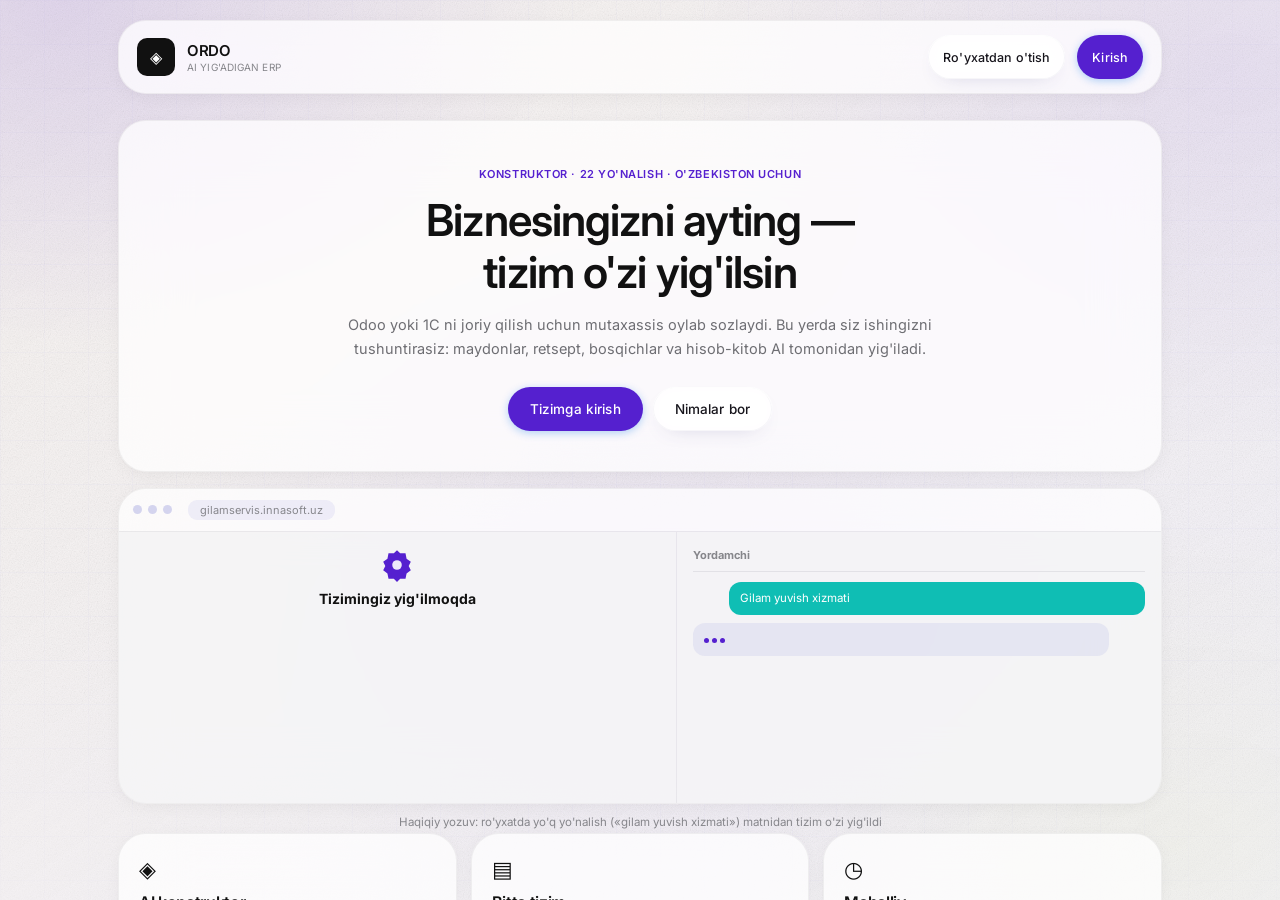
==== commit 5bfce597: "ORDO: apple-style qatlami + haqiqiy login preview + brend rangi Foydalanuvchi kiritgan:   · apple-st" ====
--- a/static/index.html
+++ b/static/index.html
@@ -16,6 +16,7 @@
      o'zgartirilmagan. -->
 <link rel="stylesheet" href="/static/css/liquid-glass.css">
 <link rel="stylesheet" href="/static/css/liquid-glass-refinement.css">
+<link rel="stylesheet" href="/static/css/apple-style.css">
 <script defer src="/static/js/core/globals.js"></script>
 <script defer src="/static/js/core/auth.js"></script>
 <script defer src="/static/js/core/lending.js"></script>
@@ -320,15 +321,10 @@
       <div class="muted login-foot">© INNASOFT MChJ · v1.0 · 2026</div>
     </section>
 
-    <aside class="login-showcase" aria-label="INNA Business Platform preview">
-      <div class="login-showcase-head"><span>INNA / BUSINESS OS</span><span><i></i> Product preview</span></div>
-      <div class="login-preview">
-        <div class="preview-sidebar"><b>INNA</b><span class="preview-active"></span><span></span><span></span><span></span><span></span></div>
-        <div class="preview-main">
-          <div class="preview-greeting"><div><small>Bugun</small><strong>Boshqaruv markazi</strong></div><span>◉</span></div>
-          <div class="preview-kpis"><article><small>Savdo</small><b>24.8M</b><i></i></article><article><small>Buyurtmalar</small><b>18</b><i></i></article><article><small>AI tavsiya</small><b>03</b><i></i></article></div>
-          <div class="preview-grid"><article class="preview-chart"><small>Operatsion oqim</small><div class="chart-bars"><i></i><i></i><i></i><i></i><i></i><i></i><i></i></div></article><article class="preview-ai"><span>✦</span><small>AI yordamchi</small><b>Bugungi muhim ishlarni ko‘rib chiqdim.</b></article></div>
-        </div>
+    <aside class="login-showcase" aria-label="ORDO Business Platform preview">
+      <div class="login-showcase-head"><span>ORDO / BUSINESS OS</span><span><i></i> Product preview</span></div>
+      <div class="login-preview login-preview--asset">
+        <img class="login-preview__image" src="/static/img/ordo-login-preview-v2.webp" alt="ORDO boshqaruv markazining konseptual interfeysi" width="1586" height="992" decoding="async">
       </div>
       <div class="login-showcase-caption"><b>Sizning biznesingiz uchun yig‘ilgan boshqaruv tizimi.</b><span>Konseptual interfeys</span></div>
     </aside>
--- a/static/css/style.css
+++ b/static/css/style.css
@@ -276,7 +276,7 @@
 .login-layout{width:min(1180px,100%);margin:auto;min-height:min(720px,calc(100dvh - 48px));display:grid;grid-template-columns:minmax(360px,.88fr) minmax(460px,1.32fr);background:#fff;box-shadow:0 26px 80px rgba(24,10,55,.18)}
 .login-card{max-width:none;width:auto;padding:34px 42px 28px;display:flex;flex-direction:column;text-align:left;background:#fff}
 .login-wordmark{display:inline-flex;align-items:flex-start;align-self:flex-start;color:#090909;text-decoration:none;font-size:18px;font-weight:950;letter-spacing:-1px}.login-wordmark span{font-size:7px;margin:2px 0 0 2px}
-.login-form-wrap{width:min(345px,100%);margin:auto 0}.login-card .logo-xl{width:44px;height:44px;border-radius:0;margin:0 0 31px;background:#5520cf;box-shadow:none}.login-card h1{font-family:Inter,ui-sans-serif,system-ui,sans-serif;font-size:33px;line-height:.98;letter-spacing:-.07em}.login-card .kicker{font-size:10px;color:#5520cf;letter-spacing:.1em;margin:9px 0 9px}.login-intro{margin:0 0 25px;font-size:12px;color:#5b5754;max-width:300px}.login-fields .fl{font-size:10px;color:#090909;margin-top:13px}.login-fields .fld{height:48px;border:1px solid rgba(9,9,9,.45);border-radius:0;background:#fff;color:#090909;font-size:12px;padding:0 13px}.login-fields .fld:focus{border-color:#5520cf;box-shadow:0 0 0 3px rgba(85,32,207,.12)}.login-password-toggle{color:#5520cf}.login-submit{height:50px;margin-top:19px;border-radius:0;background:#090909!important;box-shadow:none!important;font-size:12px}.login-submit span{margin-left:auto;color:#c9f000;font-size:18px}.login-submit:hover{background:#5520cf!important}.login-back{justify-content:flex-start;width:auto;margin-top:13px;padding-left:0;color:#5b5754!important}.login-security{justify-content:flex-start;margin-top:21px;font-size:10px}.login-security span{color:#5520cf}.login-foot{margin-top:22px;font-size:9.5px;color:#777!important}.login-workspace{margin:20px 0 -12px;padding:8px 10px;border-radius:0;background:#f7f0ea;border:1px solid rgba(9,9,9,.13)}.login-workspace-mark{border-radius:0;background:#5520cf}.login-card-yangi .login-workspace{display:flex}.login-showcase{position:relative;min-height:500px;overflow:hidden;display:flex;flex-direction:column;padding:22px;background:#120a20;color:#fff}.login-showcase:before{content:"";position:absolute;width:360px;height:360px;right:-100px;top:-150px;border-radius:50%;background:#5520cf;filter:blur(10px);opacity:.82}.login-showcase-head{position:relative;z-index:2;display:flex;justify-content:space-between;font-size:9px;letter-spacing:.1em;text-transform:uppercase;font-weight:800}.login-showcase-head>span:last-child{display:flex;align-items:center;gap:6px;color:#c9f000}.login-showcase-head i{width:7px;height:7px;border-radius:50%;background:#c9f000}.login-preview{position:relative;z-index:1;display:grid;grid-template-columns:52px 1fr;gap:0;width:92%;margin:auto;min-height:355px;background:#1b1326;border:1px solid rgba(255,255,255,.15);border-radius:18px;box-shadow:0 24px 60px rgba(0,0,0,.46);transform:perspective(1100px) rotateY(-7deg) rotateX(2deg)}.preview-sidebar{padding:16px 0;display:flex;flex-direction:column;align-items:center;gap:15px;background:#100b18;border-radius:18px 0 0 18px}.preview-sidebar b{font-size:9px;color:#c9f000;letter-spacing:-.06em;margin-bottom:12px}.preview-sidebar span{width:15px;height:15px;border:1px solid rgba(255,255,255,.35);border-radius:4px}.preview-sidebar .preview-active{background:#5520cf;border-color:#5520cf;box-shadow:0 0 0 4px rgba(85,32,207,.23)}.preview-main{padding:22px}.preview-greeting{display:flex;justify-content:space-between;align-items:start}.preview-greeting small,.preview-kpis small,.preview-chart small,.preview-ai small{display:block;color:#aaa2b2;font-size:8px}.preview-greeting strong{display:block;margin-top:5px;font-size:17px;letter-spacing:-.06em}.preview-greeting>span{color:#c9f000;font-size:13px}.preview-kpis{display:grid;grid-template-columns:repeat(3,1fr);gap:8px;margin-top:23px}.preview-kpis article{padding:10px 9px;background:#261d31;border-radius:7px}.preview-kpis b{display:block;margin-top:7px;font-size:15px;letter-spacing:-.06em}.preview-kpis i{display:block;width:38%;height:3px;margin-top:10px;background:#c9f000}.preview-grid{display:grid;grid-template-columns:1.35fr 1fr;gap:9px;margin-top:10px}.preview-chart,.preview-ai{min-height:130px;padding:12px;background:#261d31;border-radius:7px}.chart-bars{height:84px;display:flex;align-items:end;gap:5px;padding-top:20px}.chart-bars i{display:block;flex:1;background:#5520cf;border-radius:2px 2px 0 0}.chart-bars i:nth-child(1){height:31%}.chart-bars i:nth-child(2){height:56%}.chart-bars i:nth-child(3){height:42%}.chart-bars i:nth-child(4){height:70%}.chart-bars i:nth-child(5){height:52%}.chart-bars i:nth-child(6){height:86%;background:#c9f000}.chart-bars i:nth-child(7){height:64%}.preview-ai{display:flex;flex-direction:column}.preview-ai>span{display:grid;place-items:center;width:26px;height:26px;margin-bottom:auto;border-radius:50%;background:#c9f000;color:#120a20;font-size:12px}.preview-ai b{font-size:10px;line-height:1.35;margin-top:7px}.login-showcase-caption{position:relative;z-index:2;display:flex;justify-content:space-between;gap:16px;border-top:1px solid rgba(255,255,255,.3);padding-top:13px;font-size:10px}.login-showcase-caption b{max-width:260px}.login-showcase-caption span{color:#c9f000;white-space:nowrap}
+.login-form-wrap{width:min(345px,100%);margin:auto 0}.login-card .logo-xl{width:44px;height:44px;border-radius:0;margin:0 0 31px;background:#5520cf;box-shadow:none}.login-card h1{font-family:Inter,ui-sans-serif,system-ui,sans-serif;font-size:33px;line-height:.98;letter-spacing:-.07em}.login-card .kicker{font-size:10px;color:#5520cf;letter-spacing:.1em;margin:9px 0 9px}.login-intro{margin:0 0 25px;font-size:12px;color:#5b5754;max-width:300px}.login-fields .fl{font-size:10px;color:#090909;margin-top:13px}.login-fields .fld{height:48px;border:1px solid rgba(9,9,9,.45);border-radius:0;background:#fff;color:#090909;font-size:12px;padding:0 13px}.login-fields .fld:focus{border-color:#5520cf;box-shadow:0 0 0 3px rgba(85,32,207,.12)}.login-password-toggle{color:#5520cf}.login-submit{height:50px;margin-top:19px;border-radius:0;background:#090909!important;box-shadow:none!important;font-size:12px}.login-submit span{margin-left:auto;color:#0fbeb4;font-size:18px}.login-submit:hover{background:#5520cf!important}.login-back{justify-content:flex-start;width:auto;margin-top:13px;padding-left:0;color:#5b5754!important}.login-security{justify-content:flex-start;margin-top:21px;font-size:10px}.login-security span{color:#5520cf}.login-foot{margin-top:22px;font-size:9.5px;color:#777!important}.login-workspace{margin:20px 0 -12px;padding:8px 10px;border-radius:0;background:#f7f0ea;border:1px solid rgba(9,9,9,.13)}.login-workspace-mark{border-radius:0;background:#5520cf}.login-card-yangi .login-workspace{display:flex}.login-showcase{position:relative;min-height:500px;overflow:hidden;display:flex;flex-direction:column;padding:22px;background:#120a20;color:#fff}.login-showcase:before{content:"";position:absolute;width:360px;height:360px;right:-100px;top:-150px;border-radius:50%;background:#5520cf;filter:blur(10px);opacity:.82}.login-showcase-head{position:relative;z-index:2;display:flex;justify-content:space-between;font-size:9px;letter-spacing:.1em;text-transform:uppercase;font-weight:800}.login-showcase-head>span:last-child{display:flex;align-items:center;gap:6px;color:#0fbeb4}.login-showcase-head i{width:7px;height:7px;border-radius:50%;background:#0fbeb4}.login-preview{position:relative;z-index:1;display:grid;grid-template-columns:52px 1fr;gap:0;width:92%;margin:auto;min-height:355px;background:#1b1326;border:1px solid rgba(255,255,255,.15);border-radius:18px;box-shadow:0 24px 60px rgba(0,0,0,.46);transform:perspective(1100px) rotateY(-7deg) rotateX(2deg)}.preview-sidebar{padding:16px 0;display:flex;flex-direction:column;align-items:center;gap:15px;background:#100b18;border-radius:18px 0 0 18px}.preview-sidebar b{font-size:9px;color:#0fbeb4;letter-spacing:-.06em;margin-bottom:12px}.preview-sidebar span{width:15px;height:15px;border:1px solid rgba(255,255,255,.35);border-radius:4px}.preview-sidebar .preview-active{background:#5520cf;border-color:#5520cf;box-shadow:0 0 0 4px rgba(85,32,207,.23)}.preview-main{padding:22px}.preview-greeting{display:flex;justify-content:space-between;align-items:start}.preview-greeting small,.preview-kpis small,.preview-chart small,.preview-ai small{display:block;color:#aaa2b2;font-size:8px}.preview-greeting strong{display:block;margin-top:5px;font-size:17px;letter-spacing:-.06em}.preview-greeting>span{color:#0fbeb4;font-size:13px}.preview-kpis{display:grid;grid-template-columns:repeat(3,1fr);gap:8px;margin-top:23px}.preview-kpis article{padding:10px 9px;background:#261d31;border-radius:7px}.preview-kpis b{display:block;margin-top:7px;font-size:15px;letter-spacing:-.06em}.preview-kpis i{display:block;width:38%;height:3px;margin-top:10px;background:#0fbeb4}.preview-grid{display:grid;grid-template-columns:1.35fr 1fr;gap:9px;margin-top:10px}.preview-chart,.preview-ai{min-height:130px;padding:12px;background:#261d31;border-radius:7px}.chart-bars{height:84px;display:flex;align-items:end;gap:5px;padding-top:20px}.chart-bars i{display:block;flex:1;background:#5520cf;border-radius:2px 2px 0 0}.chart-bars i:nth-child(1){height:31%}.chart-bars i:nth-child(2){height:56%}.chart-bars i:nth-child(3){height:42%}.chart-bars i:nth-child(4){height:70%}.chart-bars i:nth-child(5){height:52%}.chart-bars i:nth-child(6){height:86%;background:#0fbeb4}.chart-bars i:nth-child(7){height:64%}.preview-ai{display:flex;flex-direction:column}.preview-ai>span{display:grid;place-items:center;width:26px;height:26px;margin-bottom:auto;border-radius:50%;background:#0fbeb4;color:#120a20;font-size:12px}.preview-ai b{font-size:10px;line-height:1.35;margin-top:7px}.login-showcase-caption{position:relative;z-index:2;display:flex;justify-content:space-between;gap:16px;border-top:1px solid rgba(255,255,255,.3);padding-top:13px;font-size:10px}.login-showcase-caption b{max-width:260px}.login-showcase-caption span{color:#0fbeb4;white-space:nowrap}
 @media(max-width:860px){.login-screen{padding:0;background:#fff;align-items:stretch}.login-layout{min-height:100dvh;grid-template-columns:1fr;box-shadow:none}.login-card{padding:25px 24px 20px;min-height:100dvh}.login-showcase{display:none}.login-form-wrap{margin:auto 0}.login-card .logo-xl{margin-bottom:25px}.login-card h1{font-size:30px}}
 .roles{display:grid;grid-template-columns:1fr 1fr;gap:8px;margin:16px 0 4px}
 .roles button{font-family:inherit;font-size:11.5px;font-weight:600;padding:9px 6px;border-radius:11px;border:1px solid rgba(91,95,230,.2);background:rgba(255,255,255,.45);color:var(--ink-2);cursor:pointer;transition:.15s}
@@ -882,3 +882,22 @@
   .lnd-mock-ong{display:none}      /* telefonda chap qism yetarli */
   .lnd-qadamlar{grid-template-columns:1fr}
 }
+
+/* Generated ORDO product preview — login showcase only. */
+.login-preview.login-preview--asset{
+  display:block;
+  min-height:0;
+  aspect-ratio:1586/992;
+  padding:0;
+  overflow:hidden;
+  border-color:rgba(255,255,255,.2);
+  background:#f7f0ea;
+  transform:perspective(1200px) rotateY(-3deg) rotateX(1deg);
+  box-shadow:0 28px 70px rgba(0,0,0,.42),0 0 0 1px rgba(85,32,207,.18);
+}
+.login-preview__image{
+  display:block;
+  width:100%;
+  height:100%;
+  object-fit:cover;
+}
--- a/static/css/brand.css
+++ b/static/css/brand.css
@@ -12,6 +12,7 @@
   --brand-violet:#5520cf;
   --brand-violet-deep:#3d11a2;
   --brand-lime:#c9f000;
+  --brand-teal:#0fbeb4;        /* ORDO logotip aksenti */
   --brand-muted:#5b5754;
   --brand-line:rgba(9,9,9,.2);
   --brand-radius-sm:8px;
--- a/static/css/apple-style.css
+++ b/static/css/apple-style.css
@@ -0,0 +1,658 @@
+/* =====================================================
+   ORDO — APPLE STYLE UI (V2 - ULTRA PREMIUM)
+   Dizayn va xatolar tuzatilgan, tipografiya sayqallangan versiyasi.
+   ===================================================== */
+
+@import url('https://fonts.googleapis.com/css2?family=Inter:wght@400;500;600;700&display=swap');
+
+:root {
+  /* Apple Tipografiyasi */
+  --sans: "SF Pro Display", "SF Pro Text", "Inter", -apple-system, BlinkMacSystemFont, "Helvetica Neue", sans-serif;
+  
+  /* Toza ranglar (Clean Colors) */
+  --ink: #111111;      /* macOS qora matn, yanada to'qroq */
+  --ink-2: #6E6E73;    /* Apple secondary gray */
+  --ink-3: #86868B;
+  
+  /* Accent — Apple Blue (Yumshoqroq va premium) */
+  --primary: #5520cf;          /* ORDO binafsha (Apple ko'ki emas) */
+  --primary-deep: #3d11a2;
+  --accent: #0fbeb4;           /* ORDO turkuaz (logotip) */
+  --primary-glow: rgba(85, 32, 207, 0.15);
+  
+  /* Squircles (Yumshoq burchaklar) */
+  --radius: 20px;
+  
+  /* Apple Soyalar (Layered soft shadows) */
+  --shadow: 0 4px 16px rgba(0,0,0,0.04), 0 1px 4px rgba(0,0,0,0.02);
+  --shadow-hover: 0 12px 32px rgba(0,0,0,0.06), 0 4px 12px rgba(0,0,0,0.03);
+  
+  /* Apple Glassmorphism (High blur, saturation) - Yanada qalinroq shisha */
+  --blur: saturate(200%) blur(32px);
+}
+
+/* 1. Fon va Asos */
+body {
+  background: #F5F5F7 !important;
+  color: var(--ink) !important;
+  -webkit-font-smoothing: antialiased !important;
+  -moz-osx-font-smoothing: grayscale !important;
+  text-rendering: optimizeLegibility !important;
+}
+
+/* Tipografiya sayqallanishi (Kerning va Spacing) */
+h1, h2, h3, .page-title {
+  letter-spacing: -0.02em !important; /* Apple katta matnlarda doim shunday qiladi */
+  font-weight: 600 !important;
+}
+.page-sub, small, .muted {
+  letter-spacing: 0.01em !important;
+}
+
+.paper-bg rect { display: none !important; }
+.paper-bg { background: #F5F5F7 !important; }
+
+/* 2. Glass (Shisha) Effektlari va Sticky Header muammosi */
+.glass {
+  background: rgba(255, 255, 255, 0.75) !important; /* Shaffoflik biroz kamaytirildi, matn o'qilishi uchun */
+  backdrop-filter: var(--blur) !important;
+  -webkit-backdrop-filter: var(--blur) !important;
+  border: 1px solid rgba(0, 0, 0, 0.05) !important; /* Oq hoshiya o'rniga nozik kulrang */
+  box-shadow: var(--shadow) !important;
+}
+.glass::after { display: none !important; }
+
+/* Topbar (Tepadagi Sticky Menu) */
+.topbar {
+  background: rgba(245, 245, 247, 0.85) !important;
+  backdrop-filter: saturate(200%) blur(40px) !important;
+  -webkit-backdrop-filter: saturate(200%) blur(40px) !important;
+  border-bottom: 1px solid rgba(0, 0, 0, 0.05) !important;
+  box-shadow: none !important;
+  border-radius: 0 !important; /* Tepaga to'liq yopishishi uchun */
+}
+
+/* 3. Sidebar (Yon panel) */
+.side {
+  background: transparent !important;
+  border-right: 1px solid rgba(0,0,0,0.05);
+  box-shadow: none !important;
+}
+.nav a {
+  border-radius: 10px !important;
+  transition: all 0.2s ease !important;
+  color: var(--ink-2) !important;
+  padding: 10px 14px !important;
+  font-size: 13.5px !important;
+}
+.nav a:hover {
+  background: rgba(0,0,0,0.04) !important;
+  color: var(--ink) !important;
+}
+.nav a.active {
+  background: #FFFFFF !important;
+  color: var(--primary) !important;
+  box-shadow: 0 1px 4px rgba(0,0,0,0.05) !important;
+  border: 1px solid rgba(0,0,0,0.02) !important;
+  font-weight: 500 !important;
+}
+
+/* 4. Animatsiyalar (Fluid UI) */
+.page {
+  animation: appleScaleFade 0.3s cubic-bezier(0.25, 1, 0.5, 1) !important;
+}
+@keyframes appleScaleFade {
+  from { opacity: 0; transform: scale(0.98) translateY(4px); }
+  to { opacity: 1; transform: scale(1) translateY(0); }
+}
+
+.modal {
+  animation: modalPop 0.35s cubic-bezier(0.175, 0.885, 0.32, 1.1) !important;
+}
+@keyframes modalPop {
+  from { opacity: 0; transform: scale(0.95); }
+  to { opacity: 1; transform: scale(1); }
+}
+
+/* 5. Jadvallar (CRM, Kadrlar) */
+.table-wrap, .t-wrap {
+  background: #FFFFFF !important;
+  border-radius: 16px !important;
+  box-shadow: 0 2px 10px rgba(0,0,0,0.02) !important;
+  border: 1px solid rgba(0,0,0,0.04) !important;
+  overflow: hidden !important;
+}
+table, .tbl {
+  width: 100% !important;
+  border-collapse: collapse !important;
+  background: transparent !important;
+}
+table th, .tbl th {
+  /* TO'Q RANG USTIGA KELGANDA O'QILISHI UCHUN QUVVATLI SHISHA */
+  background: rgba(250, 250, 252, 0.9) !important; 
+  backdrop-filter: saturate(200%) blur(40px) !important;
+  -webkit-backdrop-filter: saturate(200%) blur(40px) !important;
+  position: sticky !important;
+  top: 0 !important;
+  z-index: 10 !important;
+  padding: 12px 16px !important;
+  color: var(--ink-2) !important;
+  font-size: 11.5px !important;
+  font-weight: 500 !important;
+  letter-spacing: 0.02em !important;
+  border-bottom: 1px solid rgba(0,0,0,0.08) !important;
+  text-transform: uppercase !important;
+}
+table td, .tbl td {
+  padding: 14px 16px !important;
+  font-size: 13.5px !important;
+  color: var(--ink) !important;
+  border-bottom: 1px solid rgba(0,0,0,0.04) !important;
+}
+table tr:last-child td, .tbl tr:last-child td {
+  border-bottom: none !important;
+}
+table tr:hover td, .tbl tr:hover td {
+  background: rgba(0, 0, 0, 0.015) !important;
+}
+
+/* 6. Inputlar va Tugmalar */
+.fld {
+  border-radius: 10px !important;
+  border: 1px solid rgba(0,0,0,0.08) !important;
+  background: #FFFFFF !important;
+  transition: all 0.2s ease !important;
+  box-shadow: 0 1px 2px rgba(0,0,0,0.01) inset !important;
+  padding: 10px 14px !important;
+}
+.fld:focus {
+  border-color: var(--primary) !important;
+  box-shadow: 0 0 0 4px var(--primary-glow) !important;
+}
+.btn {
+  border-radius: 99px !important;
+  font-weight: 500 !important;
+  transition: all 0.15s ease !important;
+  letter-spacing: 0.01em !important;
+  border: none !important;
+}
+.btn:active {
+  transform: scale(0.96) !important;
+}
+.btn.pri {
+  background: var(--primary) !important;
+  color: #FFF !important;
+  box-shadow: 0 2px 8px rgba(0, 113, 227, 0.3) !important;
+}
+.btn.pri:hover {
+  background: var(--primary-deep) !important;
+}
+
+/* 7. Kichik xabarlar (Toasts) Dynamic Island */
+.toast {
+  border-radius: 99px !important;
+  background: rgba(29, 29, 31, 0.85) !important;
+  backdrop-filter: saturate(180%) blur(20px) !important;
+  color: #FFF !important;
+  font-weight: 500 !important;
+  padding: 12px 24px !important;
+  box-shadow: 0 8px 32px rgba(0,0,0,0.15) !important;
+  border: 1px solid rgba(255,255,255,0.1) !important;
+}
+
+/* 8. AI Yordamchi */
+.ai-sahifa { gap: 24px !important; padding: 12px !important; }
+.ai-chat-quti {
+  border-radius: 24px !important;
+  background: #FFFFFF !important;
+  box-shadow: 0 8px 32px rgba(0,0,0,0.04) !important;
+  border: 1px solid rgba(0,0,0,0.04) !important;
+}
+.ai-bosh { border-bottom: 1px solid rgba(0,0,0,0.04) !important; padding-bottom: 12px !important; }
+.ai-xabar { animation: appleScaleFade 0.3s ease !important; }
+.ai-matn {
+  padding: 12px 18px !important;
+  border-radius: 20px !important;
+  font-size: 14.5px !important;
+  line-height: 1.5 !important;
+  box-shadow: 0 2px 8px rgba(0,0,0,0.02) !important;
+}
+.ai-xabar.meniki .ai-matn {
+  background: var(--primary) !important;
+  color: #FFF !important;
+  border-bottom-right-radius: 4px !important;
+}
+.ai-xabar.agentniki .ai-matn {
+  background: #F5F5F7 !important;
+  color: var(--ink) !important;
+  border: 1px solid rgba(0,0,0,0.02) !important;
+  border-bottom-left-radius: 4px !important;
+  box-shadow: none !important;
+}
+.ai-kirish {
+  background: #F5F5F7 !important;
+  border-radius: 24px !important;
+  border: 1px solid rgba(0,0,0,0.03) !important;
+  box-shadow: inset 0 1px 3px rgba(0,0,0,0.02) !important;
+}
+
+/* 9. Buyurtmalar (Kanban) */
+.chips { background: rgba(0,0,0,0.05) !important; padding: 4px !important; border-radius: 12px !important; }
+.fchip { padding: 6px 16px !important; color: var(--ink-2) !important; font-weight: 500 !important; }
+.fchip.on { background: #FFF !important; color: var(--ink) !important; box-shadow: 0 2px 6px rgba(0,0,0,0.05) !important; border-radius: 9px !important; }
+.ccard {
+  border-radius: 18px !important;
+  padding: 18px !important;
+  background: #FFF !important;
+  border: 1px solid rgba(0,0,0,0.04) !important;
+  box-shadow: 0 4px 12px rgba(0,0,0,0.03), 0 1px 2px rgba(0,0,0,0.01) !important;
+  transition: all 0.25s cubic-bezier(0.25, 0.8, 0.25, 1) !important;
+}
+.ccard:hover {
+  transform: translateY(-2px) !important;
+  box-shadow: var(--shadow-hover) !important;
+}
+
+/* 10. Status Teglari (Tag) - Soft iOS Colors */
+.tag {
+  padding: 4px 10px !important;
+  border-radius: 8px !important;
+  font-size: 11.5px !important;
+  font-weight: 600 !important;
+  letter-spacing: 0.01em !important;
+  border: none !important;
+}
+.tag.ok { background: #E3F5E1 !important; color: #147A28 !important; }
+.tag.warn { background: #FFF0D4 !important; color: #B36B00 !important; }
+.tag.dn, .tag.danger { background: #FDE2E1 !important; color: #CC2925 !important; }
+.tag.info { background: #E1F0FF !important; color: var(--primary-deep) !important; }
+
+/* =====================================================
+   13. ICHKI QISMLAR VA MODALLAR (Inner Details & Overlays)
+   ===================================================== */
+/* Qoraytirilgan orqa fon (Overlay) - Kuchli Glass effekt */
+.overlay {
+  background: rgba(0, 0, 0, 0.35) !important;
+  backdrop-filter: blur(12px) !important;
+  -webkit-backdrop-filter: blur(12px) !important;
+  transition: all 0.3s ease !important;
+}
+
+/* Modal qutisi (Dialog) */
+.modal, #modalBox {
+  border-radius: 24px !important;
+  background: #FFFFFF !important;
+  box-shadow: 0 24px 48px rgba(0,0,0,0.15), 0 4px 16px rgba(0,0,0,0.1) !important;
+  border: 1px solid rgba(255,255,255,0.4) !important;
+  padding: 24px !important;
+  max-width: 90vw !important; /* Kichik ekranlar uchun */
+}
+
+/* Modal ichidagi Sarlavhalar */
+.modal h2.sec {
+  font-size: 22px !important;
+  font-weight: 700 !important;
+  letter-spacing: -0.02em !important;
+  color: var(--ink) !important;
+  margin-bottom: 20px !important;
+  margin-top: 0 !important;
+  border-bottom: 1px solid rgba(0,0,0,0.05) !important;
+  padding-bottom: 14px !important;
+}
+
+/* Modal ichidagi yozuvlar va kichik matnlar */
+.modal .muted {
+  color: var(--ink-2) !important;
+  font-size: 13px !important;
+}
+
+/* Modal ichidagi kichik kartochkalar (nested cards, masalan Buyurtma ichi) */
+.modal .card, .modal .glass.card {
+  background: #F5F5F7 !important; /* iOS da ichki kartochkalar och kulrang bo'ladi */
+  box-shadow: none !important;
+  border: 1px solid rgba(0,0,0,0.04) !important;
+  border-radius: 16px !important;
+  padding: 16px !important;
+  margin-top: 12px !important;
+  backdrop-filter: none !important; /* Ichkarida oyna keraksiz */
+}
+
+/* Ichki satrlar (Between rows - masalan Retsept qatorlari) */
+.modal .between {
+  padding: 8px 0 !important;
+  align-items: center !important;
+}
+.modal .between span {
+  font-size: 13.5px !important;
+}
+.modal .between b {
+  color: var(--ink) !important;
+  font-weight: 600 !important;
+  font-size: 14px !important;
+}
+
+/* Modal ichidagi tugmalar guruhlari */
+.modal .row {
+  margin-top: 20px !important;
+  gap: 12px !important;
+}
+
+/* 14. Skroll chiziqlar (Scrollbars) - macOS uslubi */
+::-webkit-scrollbar {
+  width: 6px !important;
+  height: 6px !important;
+}
+::-webkit-scrollbar-track {
+  background: transparent !important;
+}
+::-webkit-scrollbar-thumb {
+  background: rgba(0, 0, 0, 0.15) !important;
+  border-radius: 10px !important;
+}
+::-webkit-scrollbar-thumb:hover {
+  background: rgba(0, 0, 0, 0.25) !important;
+}
+
+/* Kichik chizmalar (Avatarlar, Kichik Rasmlar) */
+.av {
+  background: var(--primary) !important;
+  box-shadow: 0 2px 6px var(--primary-glow) !important;
+  font-weight: 600 !important;
+}
+
+/* =====================================================
+   15. GLOBAL TOZALASH (KILL ALL GRADIENTS & OLD STYLES)
+   Barcha komponentlar, menyular, teglardagi eski
+   gradientlar, serif shriftlar va binafsha ranglarni yo'qotish.
+   ===================================================== */
+
+/* 1. Hamma joyda bir xil Apple shrifti (Serifni o'ldiramiz) */
+* {
+  font-family: var(--sans) !important;
+}
+
+/* 2. Global Gradient va Borderlarni O'ldirish */
+.glass::before, .glass::after, .ccard::before, .ccard::after, .card::before, .card::after {
+  display: none !important;
+  background: none !important;
+}
+
+/* 3. Userchip (O'ng tepadagi foydalanuvchi qutisi) */
+.userchip {
+  background: #FFF !important;
+  border: 1px solid rgba(0,0,0,0.06) !important;
+  box-shadow: 0 2px 8px rgba(0,0,0,0.03) !important;
+  border-radius: 99px !important;
+  padding: 6px 12px 6px 6px !important;
+}
+.userchip .av {
+  background: #E5E5EA !important; /* Apple gray */
+  color: var(--ink) !important;
+  box-shadow: none !important;
+}
+
+/* 4. Active Menyular (Yon panel) - Eski binafsha gradientni tozalash */
+.nav a.active {
+  background: #FFFFFF !important;
+  background-image: none !important;
+  color: var(--primary) !important;
+  box-shadow: 0 1px 4px rgba(0,0,0,0.05) !important;
+  border: 1px solid rgba(0,0,0,0.02) !important;
+}
+
+/* 5. Buttonlar (Tugmalar) dagi gradientlar va soyalarni tozalash */
+.btn {
+  background-image: none !important;
+  border: none !important;
+}
+.btn.pri {
+  background: var(--primary) !important;
+  background-image: none !important;
+}
+.btn.ghost, .btn.sm.ghost {
+  background: rgba(0,0,0,0.04) !important;
+  color: var(--ink) !important;
+}
+.btn.ghost:hover {
+  background: rgba(0,0,0,0.08) !important;
+}
+
+/* 6. Ikonkalar qutisi va kichik detallar */
+.ic {
+  color: inherit !important;
+}
+
+/* 7. Kassa va Moliya kartochkalari (Statistika qutilari) */
+.stat-card, .kpi-card, article {
+  background: #FFF !important;
+  background-image: none !important;
+  border: 1px solid rgba(0,0,0,0.04) !important;
+  box-shadow: 0 4px 12px rgba(0,0,0,0.02) !important;
+  border-radius: 20px !important;
+}
+
+/* 8. Logotip va Brend qismi */
+.brand h1, .brand .logo {
+  font-family: var(--sans) !important;
+  letter-spacing: -0.02em !important;
+}
+.logo {
+  background: var(--ink) !important; /* Qora Apple uslubi */
+  background-image: none !important;
+  box-shadow: none !important;
+  border-radius: 10px !important;
+}
+
+/* 9. Progress va chiziqlar (Order Tracker) */
+.trk .tl, .trk .td {
+  background-image: none !important;
+}
+.trk .td.on {
+  background: var(--primary) !important;
+  box-shadow: 0 0 0 4px rgba(0, 113, 227, 0.2) !important; /* Apple blue glow */
+}
+
+/* 10. Dashboard Grafiklari orqasidagi fonlar */
+canvas {
+  filter: drop-shadow(0 4px 12px rgba(0,0,0,0.02)) !important;
+}
+
+/* 11. Barcha yashirin gradientlarni tutib olish */
+[class*="gradient"], [style*="gradient"] {
+  background-image: none !important;
+}
+
+/* 12. "Tizimingiz yig'ilmoqda" yoki boshqa markaziy elementlar */
+.kicker {
+  color: var(--primary) !important;
+  font-weight: 600 !important;
+  letter-spacing: 0.05em !important;
+  text-transform: uppercase !important;
+  font-size: 11px !important;
+}
+
+/* 13. Tepadagi menyu (Topbar) tozaligi */
+.topbar {
+  background: rgba(255, 255, 255, 0.85) !important; /* Och kulrangdan oqqa o'tdik */
+}
+
+/* 14. Barcha oynalarni oq qilish (Moliya va HR bo'limidagi kulrang qutilar) */
+.panel, .box {
+  background: #FFF !important;
+  border-radius: 16px !important;
+  border: 1px solid rgba(0,0,0,0.04) !important;
+  box-shadow: 0 2px 8px rgba(0,0,0,0.02) !important;
+}
+
+/* =====================================================
+   16. APPLE KOMPONENTLAR (KPI, Alerts, Kichik detallar)
+   ===================================================== */
+
+/* KPI Kartochkalar (iOS Health / Fitness uslubi) */
+.kpi {
+  padding: 20px !important;
+  border-radius: 22px !important;
+  background: #FFFFFF !important;
+  box-shadow: 0 4px 16px rgba(0,0,0,0.02), 0 1px 3px rgba(0,0,0,0.01) !important;
+  border: 1px solid rgba(0,0,0,0.03) !important;
+  display: flex !important;
+  flex-direction: column !important;
+  justify-content: space-between !important;
+  transition: transform 0.2s ease !important;
+}
+.kpi:hover {
+  transform: translateY(-2px) !important;
+  box-shadow: 0 10px 24px rgba(0,0,0,0.04) !important;
+}
+.kpi .val {
+  font-size: 26px !important;
+  font-weight: 700 !important;
+  letter-spacing: -0.04em !important;
+  color: var(--ink) !important;
+  margin: 12px 0 4px !important;
+  font-variant-numeric: tabular-nums !important; /* Raqamlar tekis turishi uchun */
+}
+.kpi .lab {
+  font-size: 13px !important;
+  font-weight: 500 !important;
+  color: var(--ink-3) !important;
+  text-transform: uppercase !important;
+  letter-spacing: 0.02em !important;
+}
+.kpi .ic-box {
+  width: 32px !important;
+  height: 32px !important;
+  border-radius: 10px !important; /* Squircle */
+  display: flex !important;
+  align-items: center !important;
+  justify-content: center !important;
+  background: var(--primary-glow) !important;
+  color: var(--primary) !important;
+}
+
+/* Alert Boxes (iOS Xabarnoma uslubi) */
+.alert {
+  padding: 14px 16px !important;
+  border-radius: 18px !important;
+  display: flex !important;
+  gap: 12px !important;
+  align-items: flex-start !important;
+  border: none !important;
+  box-shadow: inset 0 0 0 1px rgba(0,0,0,0.04) !important;
+}
+.alert.o { background: rgba(52, 199, 89, 0.08) !important; color: #147A28 !important; }
+.alert.w { background: rgba(255, 149, 0, 0.08) !important; color: #B36B00 !important; }
+.alert.d { background: rgba(255, 59, 48, 0.08) !important; color: #CC2925 !important; }
+.alert .ai {
+  font-size: 20px !important;
+  margin-top: -2px !important;
+}
+.alert b {
+  font-size: 14px !important;
+  font-weight: 600 !important;
+  display: block !important;
+  margin-bottom: 2px !important;
+}
+.alert p {
+  font-size: 13px !important;
+  margin: 0 !important;
+  opacity: 0.9 !important;
+  line-height: 1.4 !important;
+}
+
+/* Kichik Chip/Teglar (Statistika ichidagi o'sish foizlari) */
+.chip {
+  padding: 4px 8px !important;
+  border-radius: 8px !important;
+  font-size: 12px !important;
+  font-weight: 600 !important;
+}
+.chip.up { background: #E3F5E1 !important; color: #147A28 !important; }
+.chip.dn { background: #FDE2E1 !important; color: #CC2925 !important; }
+
+/* Dashboard Tezkor Amallar (Quick Actions) */
+.dash-tez {
+  display: flex !important;
+  gap: 10px !important;
+  overflow-x: auto !important;
+  padding-bottom: 4px !important;
+}
+.dash-tez .btn {
+  background: #FFF !important;
+  border: 1px solid rgba(0,0,0,0.04) !important;
+  box-shadow: 0 2px 8px rgba(0,0,0,0.02) !important;
+  color: var(--ink) !important;
+  border-radius: 14px !important;
+  padding: 10px 16px !important;
+  font-weight: 500 !important;
+}
+.dash-tez .btn:hover {
+  background: #F5F5F7 !important;
+}
+
+/* Accordeon (Ro'yxatlar) - Eng katta qarzdorlar qismi */
+.acc {
+  background: #FFF !important;
+  border-radius: 20px !important;
+  box-shadow: 0 2px 10px rgba(0,0,0,0.02) !important;
+  border: 1px solid rgba(0,0,0,0.04) !important;
+  padding: 16px !important;
+}
+.acc .row {
+  transition: background 0.2s ease !important;
+  border-radius: 12px !important;
+  margin: 0 -8px !important;
+  padding: 10px 8px !important;
+}
+.acc .row:hover {
+  background: rgba(0,0,0,0.02) !important;
+}
+
+/* Bo'sh holat (Empty States) - "Muted" matnlar markazlashgani */
+.muted {
+  color: var(--ink-3) !important;
+  font-weight: 400 !important;
+}
+div.muted {
+  line-height: 1.5 !important;
+}
+
+/* Modallar va Jadvallar sarlavhalari ostidagi bo'shliqlar */
+.split.mb {
+  gap: 16px !important;
+}
+
+/* Ustunli Diagramma (Dashboard Bars) Apple Style */
+.bars {
+  display: flex !important;
+  align-items: flex-end !important;
+  height: 120px !important;
+  gap: 12px !important;
+  border-bottom: 1px solid rgba(0,0,0,0.04) !important;
+  padding-bottom: 4px !important;
+}
+.bar {
+  flex: 1 !important;
+  display: flex !important;
+  flex-direction: column !important;
+  align-items: center !important;
+  height: 100% !important;
+  justify-content: flex-end !important;
+}
+.bar .col {
+  width: 100% !important;
+  max-width: 32px !important;
+  background: var(--primary) !important;
+  border-radius: 6px 6px 0 0 !important; /* Ustunlarning tepasi yumaloq */
+  transition: height 0.5s cubic-bezier(0.25, 0.8, 0.25, 1) !important;
+  opacity: 0.85 !important;
+}
+.bar:hover .col {
+  opacity: 1 !important;
+}
+.bar small {
+  margin-top: 6px !important;
+  font-size: 10px !important;
+  color: var(--ink-3) !important;
+  font-weight: 500 !important;
+}
